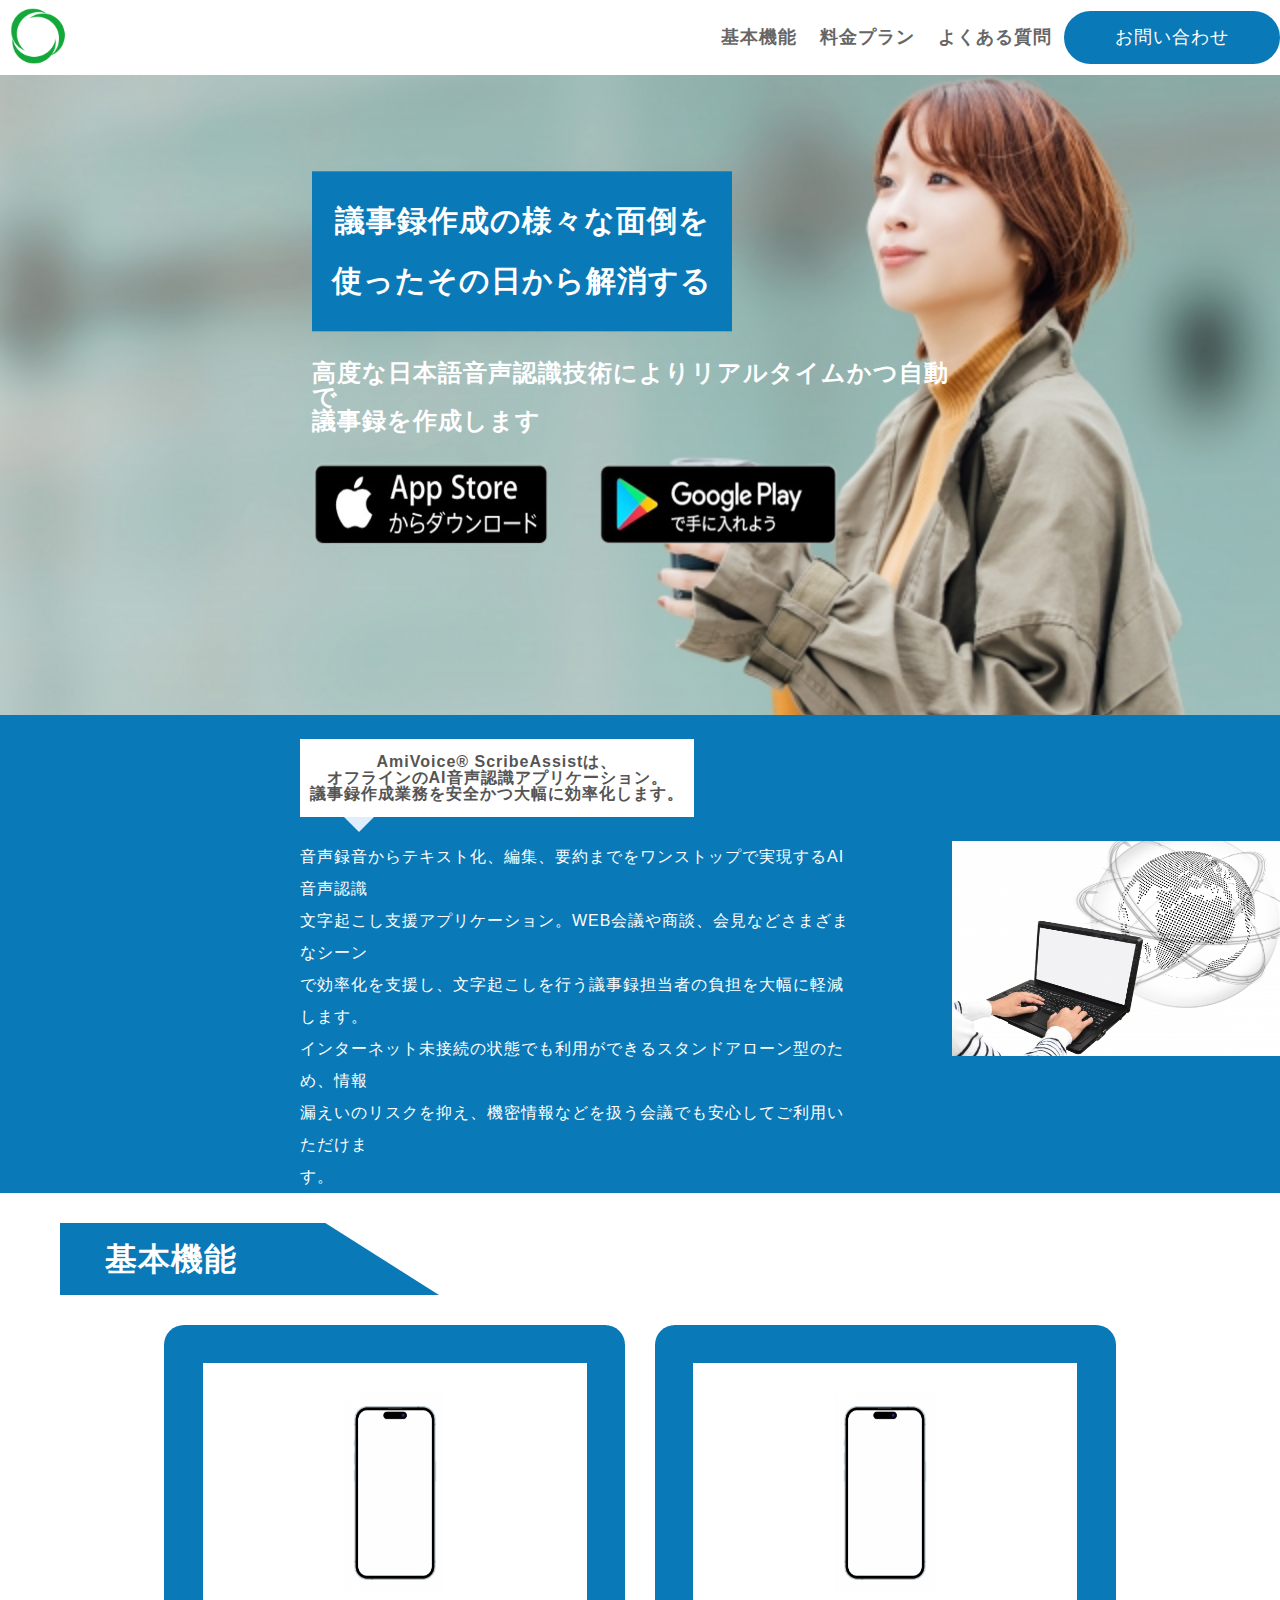
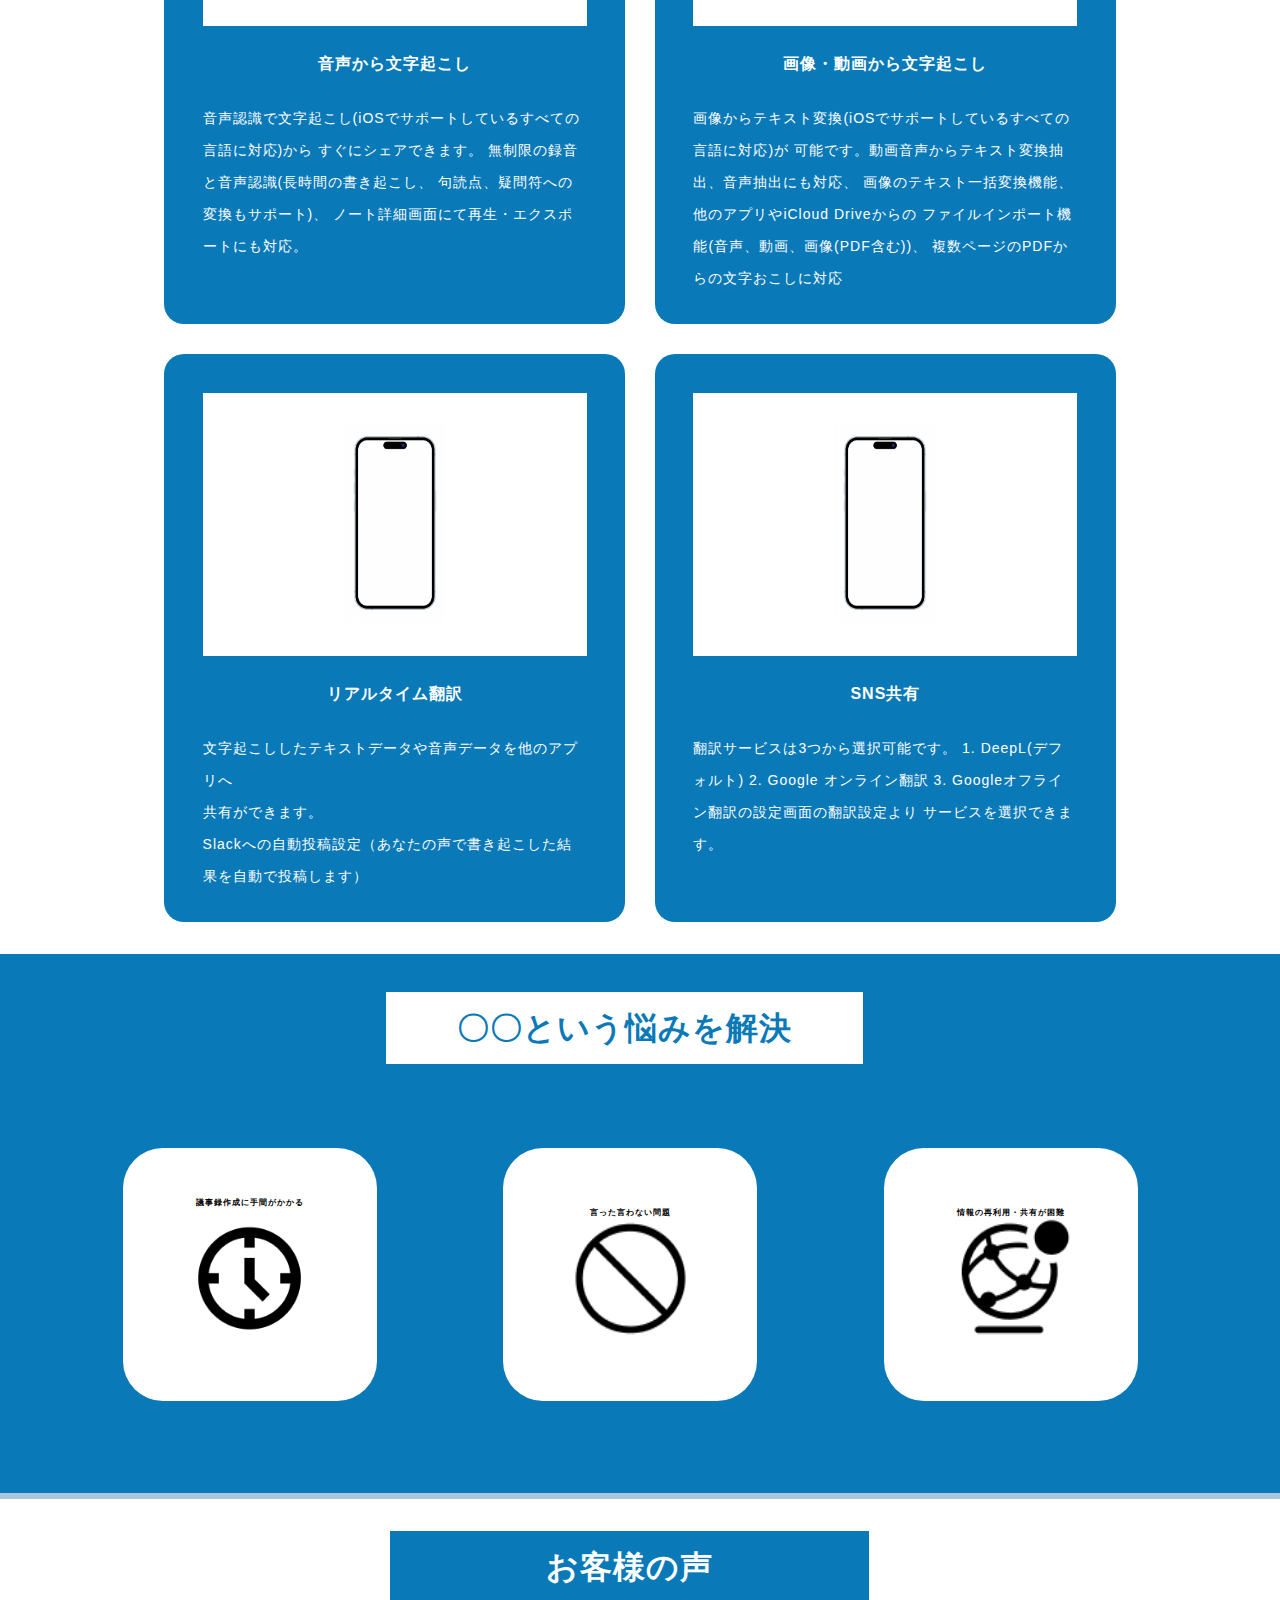
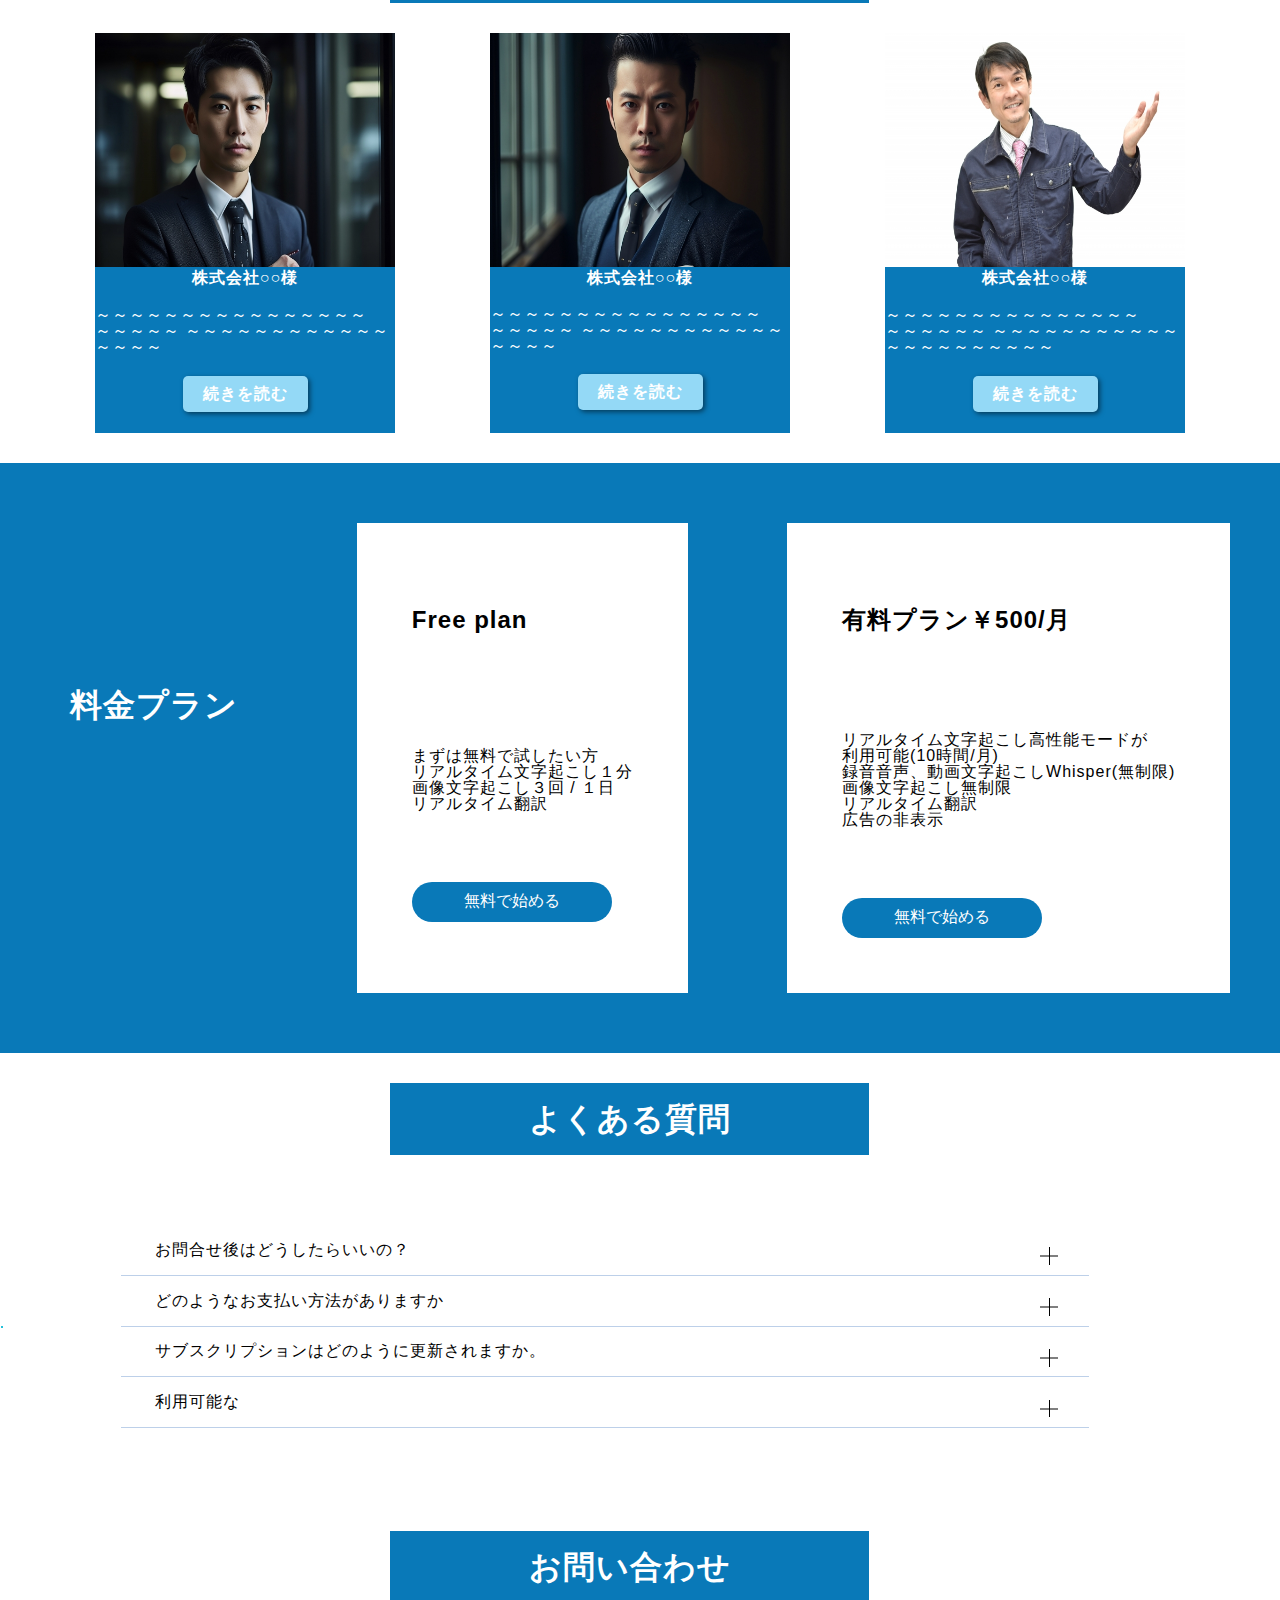
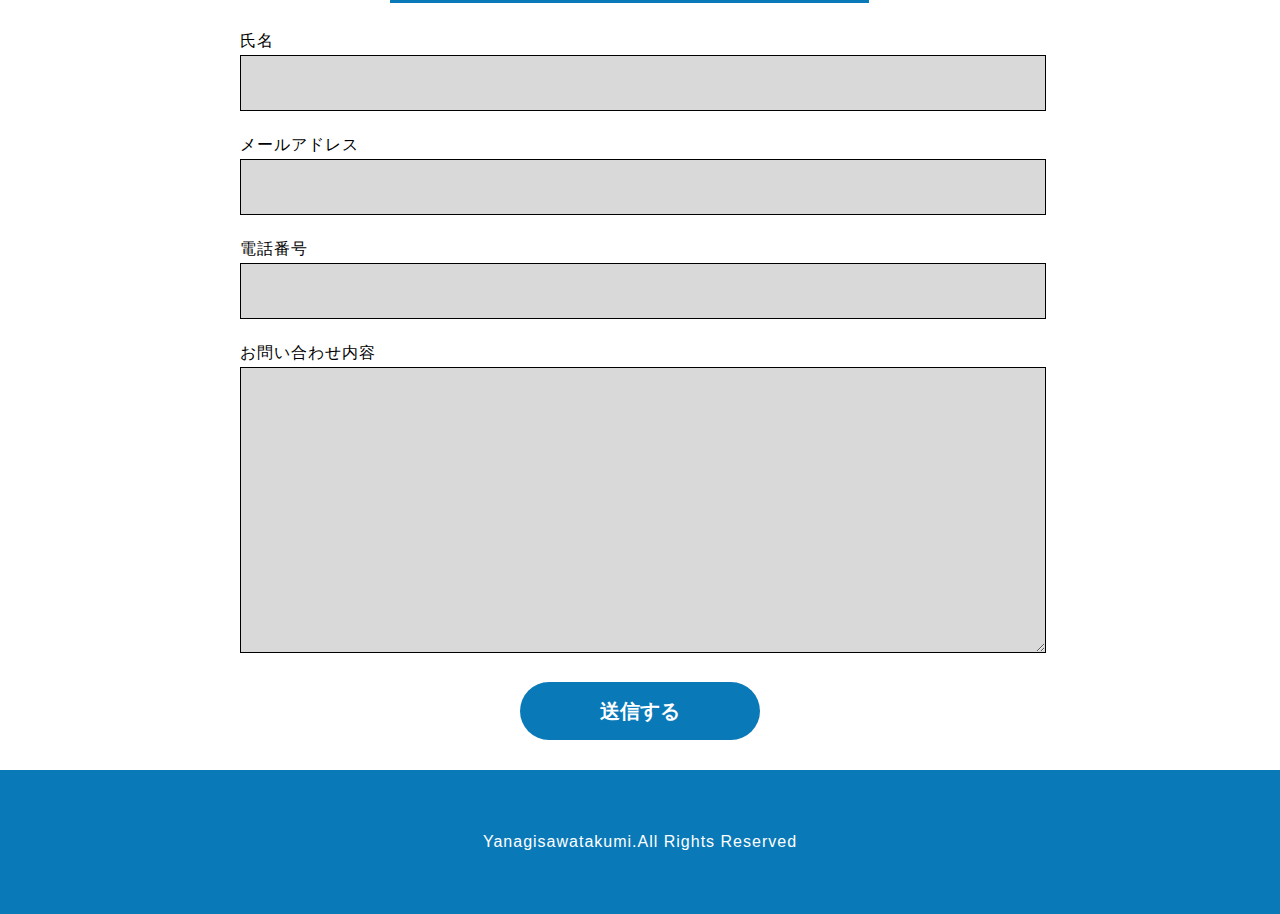
==== index.html @ 44146b6d "third origin" ====
<!DOCTYPE html>
<html lang="en">

<head>
  <meta charset="UTF-8">
  <meta http-equiv="X-UA-Compatible" content="IE=edge">
  <meta name="viewport" content="width=device-width, initial-scale=1.0">
  <title>Document</title>
  <link rel="stylesheet" type="text/css" href="css/page.css">
  <link rel="stylesheet" type="text/css" href="css/reset.css">
</head>

<body>
  <header class="header" id="header">
    <div class="header-wrap">
      <div class="header__logo">
        <p class="image">
  
          <img src="img/logo_05.png" alt="ロゴ画像">
        </p>
      </div>
      <nav class="header-wrap__nav">
        <ul class="header-wrap__nav__list">
          <li class="header-wrap__nav__list__item">
            <a href="#title-fun">基本機能</a>
          </li>
          <li class="header-wrap__nav__list__item">
            <a href="#title-fee">料金プラン</a>
          </li>
          <li class="header-wrap__nav__list__item">
            <a href="#p-content__title">よくある質問</a>
          </li>
          <li class="header-wrapper__nav__list__item __contact">
          <a href="#contact">お問い合わせ</a>
        </ul>
      </nav>
    </div>
    <div class="drawer"></div>
  </header>

  
  <main>
    <section class="top" id="top">
      <div class="top-wrapper inner">
        <div class="top-wrapper__all">
          <div class="top-wrapper__all__left">
            <div class="title-wrap">
              <h1 class="ttl__1">
                <p>議事録作成の様々な面倒を<br>使ったその日から解消する</p>
            </div>
            <div class="explain-title">
              <h2>高度な日本語音声認識技術によりリアルタイムかつ自動で<br>議事録を作成します</h2>
            </div>
            </h1>
            <div class="top-wrapper__all__left__dw">
              <div class="top-wrapper__all__left__dw__one">
                <div class="box-link">
                  <a href="https://www.apple.com/jp/app-store/">
                    <img src="img/apple.png" alt="App Store">
                  </a>
                </div>


              </div>
              <div class="top-wrapper__all__left__dw__two">
                <div class="box-link">
                  <a href="https://play.google.com/store/apps?hl=ja&gl=US/">
                    <img src="img/google.png" alt="Google Store"> </a>
                </div>


              </div>
            </div>
          </div>
        </div>
      </div>






    </section>

    <section class="characte" id="characte">

      <div class="wrap-balloon">
        <div class="balloon1">
          <p>AmiVoice® ScribeAssistは、<br>
            オフラインのAI音声認識アプリケーション。<br>
            議事録作成業務を安全かつ大幅に効率化します。</p>
        </div>
        <div class="ball-title">

          <p>
            音声録音からテキスト化、編集、要約までをワンストップで実現するAI音声認識<br>文字起こし支援アプリケーション。WEB会議や商談、会見などさまざまなシーン<br>で効率化を支援し、文字起こしを行う議事録担当者の負担を大幅に軽減します。<br>インターネット未接続の状態でも利用ができるスタンドアローン型のため、情報<br>漏えいのリスクを抑え、機密情報などを扱う会議でも安心してご利用いただけま<br>す。
          </p>

          <img src="img/25961645_s.jpg">
        </div>
      </div>

      </div>
    </section>


    </section>

    <section class="example">

      <div id="title-fun">
        <h1 id="information">基本機能</h1>
      </div>


      <div class="wrap-example">
        <div class="wrap-first2">
          <div class="left-block">
            <div class="img-gy">
              <img src="img/25068654_s.jpg"></div>
            <div class="title-part">
              <h1>音声から文字起こし</h1>
            </div>
            <div class="cha-ex">
              <p>音声認識で文字起こし(iOSでサポートしているすべての言語に対応)から
                すぐにシェアできます。
                無制限の録音と音声認識(長時間の書き起こし、
                句読点、疑問符への変換もサポート)、
                ノート詳細画面にて再生・エクスポートにも対応。</p>
            </div>


          </div>

          <div class="right-block">
            <div class="img-gy">
              <img src="img/25068654_s.jpg"></div>
            <div class="title-part">
              <h1>画像・動画から文字起こし</h1>
            </div>
            <div class="cha-ex">
              <p>画像からテキスト変換(iOSでサポートしているすべての言語に対応)が
                可能です。動画音声からテキスト変換抽出、音声抽出にも対応、
                画像のテキスト一括変換機能、他のアプリやiCloud Driveからの
                ファイルインポート機能(音声、動画、画像(PDF含む))、
                複数ページのPDFからの文字おこしに対応</p>
            </div>



          </div>

        </div>

        <div class="wrap-below">

          <div class="block-no3">
            <div class="img-gy">
              <img src="img/25068654_s.jpg"></div>
            <div class="title-part">
              <h1>リアルタイム翻訳</h1>
            </div>
            <div class="cha-ex">
              <p>文字起こししたテキストデータや音声データを他のアプリへ<br>
                共有ができます。<br>
                Slackへの自動投稿設定（あなたの声で書き起こした結果を自動で投稿します）</p>
            </div>
          </div>

          <div class="block-no4">
            <div class="img-gy">
              <img src="img/25068654_s.jpg"></div>
            <div class="title-part">
              <h1>SNS共有</h1>
            </div>
            <div class="cha-ex">
              <p>翻訳サービスは3つから選択可能です。
                1. DeepL(デフォルト)
                2. Google オンライン翻訳
                3. Googleオフライン翻訳の設定画面の翻訳設定より
                サービスを選択できます。</p>
            </div>
          </div>
        </div>
      </div>


    </section>



    <section class="solu-wrap">
      <div class="sol-wrap">





        <div class="sol-title">
          <h1>〇〇という悩みを解決</h1>
        </div>

        <div class="box-wrap">
          <div class="box-1">
            <h1>議事録作成に手間がかかる</h1>

            <img src="img/material-symbols_nest-clock-farsight-analog-outline (1).png">
          </div>

          <div class="box-2">
            <h1>言った言わない問題</h1>

            <img src="img/clarity_cancel-line.png">

          </div>


          <div class="box-3">
            <h1>情報の再利用・共有が困難</h1>

            <img src="img/clarity_network-globe-outline-badged.png">
          </div>
        </div>
      </div>

    </section>

    <section class="voice-customer" id="voice-customer">
      <div class="title-voice">
        <h1>お客様の声</h1>
      </div>
      <div class="voice-wrap">

        <div class="ddle-box">

          <div class="ex-leftbox">
            <img src="img/26434218_s (1).jpg">
            <h1>株式会社○○様</h1>
            <p>～～～～～～～～～～～～～～～～<br>～～～～～
              ～～～～～～～～～～～～～～～～</p>
            <h2> 続きを読む</h2>
          </div>
        </div>

        <div class="middle-box">
          <img src="img/26434206_s.jpg">
          <h1>株式会社○○様</h1>
          <p>～～～～～～～～～～～～～～～～<br>～～～～～
            ～～～～～～～～～～～～～～～～</p>
          <h2> 続きを読む</h2>

        </div>

        <div class="left-box">
          <div class="ex-leftbox">
            <img src="img/26421102_s.jpg">
            <h1>株式会社○○様</h1>
            <p>～～～～～～～～～～～～～～～<br>～～～～～～
              ～～～～～～～～～～～～～～～～～～～～～</p>

            <h2> 続きを読む</h2>

          </div>






        </div>





    </section>

    <section class="fee-list" id="fee-list">

      <div class="list-wrap">
        <div id="title-fee">
          <h1 id="#introduce">料金プラン</h1>

        </div>
        <div class="box-fee">
          <div class="title-bf">
            <h1>Free plan</h1>
          </div>
          <div class="bf-p">
            <p>まずは無料で試したい方<br>
              リアルタイム文字起こし１分<br>
              画像文字起こし３回 / １日<br>
              リアルタイム翻訳</p>
          </div>


          <button class="btn-contact">無料で始める</button>


        </div>

        <div class="pay-box">
          <div class="pay-title">
            <h1>有料プラン￥500/月</h1>
          </div>
          <div class="paragrah-p">
            <p>リアルタイム文字起こし高性能モードが<br>利用可能(10時間/月)<br>
              録音音声、動画文字起こしWhisper(無制限)<br>
              画像文字起こし無制限<br>
              リアルタイム翻訳<br>
              広告の非表示</p>
          </div>
          <button class="btn-contact">無料で始める</button>

        </div>

      </div>





      </div>

    </section>

    <div class="l-inner">
      <h2 class="p-content__title"><span class="p-content__title-main">よくある質問</span></h2>



      </dl>
      <div class="p-faq__item">
        <ul class="faq-wrap__body__list">
          <li class="faq-wrap__body__list__item">
            <input type="checkbox" id="toggle1" class="faq-wrap__body__list__item__tog">
            <label class="faq-wrap__body__list__item__ttl" for="toggle1">お問合せ後はどうしたらいいの？</label>
            <div class="faq-wrap__body__list__item__con">
              <p>ddd</p>
            </div>
          </li>
          <li class="faq-wrap__body__list__item">
            <input type="checkbox" id="toggle2" class="faq-wrap__body__list__item__tog">
            <label class="faq-wrap__body__list__item__ttl" for="toggle2">どのようなお支払い方法がありますか</label>
            <div class="faq-wrap__body__list__item__con">
              <p>ddd</p>
            </div>
          </li>
          <li class="faq-wrap__body__list__item">
            <input type="checkbox" id="toggle3" class="faq-wrap__body__list__item__tog">
            <label class="faq-wrap__body__list__item__ttl" for="toggle3">サブスクリプションはどのように更新されますか。</label>
            <div class="faq-wrap__body__list__item__con">
              <p>dddd</p>
            </div>
          </li>

          </li>
          <li class="faq-wrap__body__list__item">
            <input type="checkbox" id="toggle4" class="faq-wrap__body__list__item__tog">
            <label class="faq-wrap__body__list__item__ttl" for="toggle4">利用可能な</label>
            <div class="faq-wrap__body__list__item__con">
              <p>ddd</p>
            </div>
          </li>
        </ul>
      </div>

    </div>


    <section class="contact" id="contact">
      <div class="contact-wrap __inner">
        <div class="contact-wrap__ttl">
          <h2 class="s-ttl__3">
            <h2 class="p-content__title"><span class="p-content__title-main">お問い合わせ</span></h2>

          </h2>
        </div>
        <div class="contact-wrap__con">
          <form class="contact-wrap__con__form" method="post">
            <div class="contact-wrap__con__form__item">
              <label for="name">氏名</label>
              <input type="text" id="name" name="user_name">
            </div>
            <div class="contact-wrap__con__form__item">
              <label for="mail">メールアドレス</label> <!-- 変更 -->
              <input type="email" id="mail" name="user_mail"> <!-- 変更 -->
              <div class="contact-wrap__con__form__item">
                <label for="tel">電話番号</label> <!-- 変更 -->
                <input type="tel" id="tel" name="user_tel"> <!-- 変更 -->
              </div>
            </div>
          </form>
          <div class="contact-wrap__con__form__item">
            <label for="msg">お問い合わせ内容</label>
            <textarea id="msg" name="user_message"></textarea>
          </div>
          <div class="contact-wrap__con__form__btn">
            <button type="submit">送信する</button>
          </div>
        </div>
      </div>
    </section>








  </main>
  <footer class="footer" id="footer">
    <div class="footer-wrap">
      <p>Yanagisawatakumi.All Rights Reserved</p>

    </div>
  </footer>
  <script src="https://cdnjs.cloudflare.com/ajax/libs/jquery/3.4.1/jquery.min.js"></script>
  <script type="text/javascript" src="js/common.js"></script>

</body>


</html>
---- css/page.css ----
@charset "UTF-8";

html {
  font-size: 100%;
}

body {
  line-height: 1.8;
  letter-spacing: 1px;
  word-break: break-all;
  background-color: #fff;
  color: #000;
    font-family: 'Noto Sans JP', sans-serif;

}



a { 
  text-decoration: none; 
  color: #666; 
} 

li { 
  list-style: none; 
}


.ttl__1 p {
  font-size: 7.25vw;
}

.ttl__1 small {
  font-size: 4vw;
}

header .drawer {
  visibility: visible;
  width: 24px;
  position: absolute;
  top: 15px;
  right: 15px;
  border-top: solid 4px #aaaaaa;
  cursor: pointer;
  z-index: 100;
}

header .drawer::before,
header .drawer::after {
  content: "";
  display: block;
  width: 24px;
  background: #aaaaaa;
  height: 4px;
  position: absolute;
  top: 0;
  right: 0;
  transition: all 0.5s;
}

header .drawer::before {
  top: 6px;
}

header .drawer::after {
  top: 15px;
}

header .header-wrapper__nav {
  position: fixed;
  display: none;
  width: 100%;
  height: 100%;
  top: 0;
  left: 0;
  z-index: 50;
  background: #fff;
}

header .header-wrapper__nav__list {
  display: block;
  position: absolute;
  top: 50%;
  left: 50%;
  transform: translateY(-50%) translateX(-50%);
}

header .header-wrapper__nav__list__item {
 
}

header .header-wrapper__nav__list__item a{
  line-height: 3;
  font-size: 1.1rem;
}

header .header-wrapper__nav__list__item.__contact {
  width: 13.5rem;
  border-radius: 50px;
}





.header__logo {
  width: 15rem;
}

.header__logo img {
  width: 30%;
}

.top-wrapper.inner {
    aspect-ratio: 2 / 1;
    display: table;
  width: 100%;

  }

  

  .top {
  background-image: url("../img/25858446_s.jpg");
  background-size: cover;
  background-position: 50%;
  position: relative;
  z-index: 0;
}

.top::after {
  position: absolute;
  content: "";
  width: 100%;
  height: 100%;
  top: 0;
  z-index: -1;
    
}

.top-wrapper__all__left__dw {
  display: flex;
  justify-content: center;
  align-items: center;
  margin: 7.5% 0;
  position:relative;
  
}




.top-wrapper__all__left__dw__one img {
  margin-right: 50px;
 width: 238px;
    height: 84px;
        margin-bottom:50px


}

.title-wrap{
  display: table;
  width: 100%;
}

.ttl__1{
  display: table-cell;
  vertical-align: middle;
}




.top-wrapper__all__left__dw__two {
  width: 80%;
  margin: 0 auto;
  max-width: 500px;
  margin-right: 80px;
}

.top-wrapper__all__left__dw__two img {
  margin-right: 50px;
width: 238px;
    height: 84px;
    margin-bottom:50px
}
  

.title-fun{
  text-align: center;
}

#contact{
  color: #ffffff;
}

.wrap-first2{
  display: flex;
  justify-content: center;
  margin-bottom: 30px;
  margin-top: 30px;

}

.wrap-first2>img{
  width: 60px;
  height: 20px;
}

.left-block{
  margin-right: 30px;
}

.block-no3{
  margin-right: 30px;
}


.wrap-below{
  display: flex;
    justify-content: center;

}

.wrap-below>img{
  width: 60px;
  height: 20px;
}

.header-wrap__nav {
  width: 45%;
}

.header-wrap {
  display: flex;
  justify-content: space-between;
  align-items: center;
}

.header-wrapper__logo img {
  width: 100%;
  height: 100%;
}




.header-inner {
  display: flex;
  justify-content: space-between;
  align-items: center;
  margin: 1%;
}

.header-wrapper__nav {
  width: 70%;
}
.header-wrap__nav__list {
  display: flex;
  justify-content: flex-end;
  align-items: center;
}

.header-wrap__nav__list__item {
  text-align: center;
  font-size: 1.1rem;
  font-weight: bold;
  margin: 0 2%;
}

.header-wrap__nav__list__item:hover {
  opacity: 0.5;
}

#title-fun{
  background-color: #0979b8;
  color: #ffffff;
  padding: 20px;
    clip-path: polygon(0 0, 70% 0, 100% 100%, 0 100%);
    width: 339px;
   margin-left: 60px;
   margin-top: 30px;
}

#information{
  font-size: 2.0rem;
  margin-left: 25px
}

.sol-wrap{
  background-color: #0979b8;
}

.sol-title{
  background-color: #ffffff;
  color: #0979b8;
  padding: 20px;
  font-size: 2.0rem;
 margin-left: 370px;
    margin-right: 401px;
    margin-top: 30px;

}

.box-wrap{
  display: flex;
  justify-content: space-evenly;
}

.voice-wrap{
  display: flex;
justify-content: space-evenly;
  margin-top: 30px;
  margin-bottom: 30px;
}

.title-voice{
  text-align: center;
  background-color: #0979b8;
font-size: 2.0rem;
margin-top: 30px;
    color: #fff;
    padding: 20px;
    margin-left: 390px;
    margin-right: 411px;
    margin-top: 30px

}




.sol-title>h1{
  text-align: center;

}

.box-1 {
  display: flex;
  flex-direction: column;
  align-items: center;
  justify-content: center;
  height: 253px;
    width: 114px 
}

.box-1 img {
  margin: 10px;
}




.box-1 h1 {
    text-align: center;
}

.box-1{
  padding-left: 70px;
    padding-right: 70px;
    margin-top: 84px;
    margin-bottom: 84px;
    margin-right: 20px;
    border-radius: 40px
}


  



.box-1 img{
  height: 123px;
  width: 123px;
}

.box-1>h1{
  color:#000;
  font-size:8px
}

.box-1, .box-2, .box-3 {
  background-color: #ffffff; /* 背景色を白色に設定 */
}
.box-2>h1{
  color:#000;
    font-size:8px

}

.box-3>h1{
  color:#000;
    font-size:8px;

}

.box-2 img {
    height: 123px;
    width: 123px;
}

.box-3 img {
    height: 123px;
    width: 123px;
}


.box-2{
 padding-left: 70px;
    padding-right: 70px;
    margin-top: 84px;
    margin-bottom: 84px;
      border-radius: 40px;
          margin-right:20px;


}

.box-2 {
    display: flex;
    flex-direction: column;
    align-items: center;
    justify-content: center;
    height: 253px;
    width: 114px;
}

.box-3 {
    display: flex;
    flex-direction: column;
    align-items: center;
    justify-content: center;
    height: 253px;
    width: 114px;
}



.box-3{
  padding-left: 70px;
    padding-right: 70px;
    margin-top: 84px;
    margin-bottom: 84px;
    margin-right:20px;
      border-radius: 40px;

}
.ex-leftbox img{
  width: 300px;
  height: 234px


}

.middle-box img{
  width: 300px;
  height: 234px

}

.middle-box p{
  padding-bottom: 20px;
  padding-top: 20px;
  color: white;
  text-align: left;

}

.fee-list{
  background-color: #0979b8;
}

.list-wrap{
  display: flex;
  justify-content: space-around;
  padding-top: 60px;
  padding-bottom: 60px;
}

.title-bf{
  padding-top: 30px;
  padding-bottom: 30px;
font-size: 24px;
}

.bf-p{
   padding-top: 70px;
  padding-bottom: 70px;

}

.bf-p>p{
  margin-top: 16px;
}





#title-fee{
  padding: 20px;
  color: white;
  padding-top: 166px;
  font-size: 2.0rem;


}

.box-fee{
  background-color: white;
  padding: 55px;
  margin: 0px;
   
  
}

.btn-contact {
  display: block;
  width: 200px;
  height: 40px; 
  background-color: #0979b8;
  color: white;
  border: none;
  border-radius: 40px;
  cursor: pointer;
  font-size: 1em; 
}

.btn-contact:hover {
  background-color: #0979b8; 
}


.pay-box{

 
  background-color: white;
  padding:55px

}

.pay-title{
  padding-top: 30px;
  padding-bottom: 30px;
  font-size: 24px;

}

.paragrah-p{
   padding-top: 70px;
  padding-bottom: 70px;

}





.__contact {
  width: 28%;
  background-color: #0979b8;
  border-radius: 25px;
  line-height: 3;
}

.__contact a {
  display: block;
  width: 100%;
  height: 100%;
  color: #ffffff;
  text-align: center;
}

header .drawer {
  visibility: hidden;
}



.top-wrapper__all {
  display: flex;
  justify-content: space-evenly;
  align-items: center;
 position: absolute;
  top: 50%;
  left: 50%;
  transform: translateY(-50%) translateX(-50%);
 
}

.ttl__1{
  margin-left: 30px;
  font-size: 35px;
  font-weight: bold;
color: #ffffff;

}

.ttl__1 p {
  display: inline-block;
  text-align: center;
  color: #ffffff;
  line-height: 2;
  font-size: 30px;
    background-color: #0979b8;
  padding: 20px;
margin-top: 30px;


}



.explain-title>h2{
  font-family: 'Noto Sans JP', sans-serif;
margin-top: 30px;
margin-bottom: -20px;
font-size: 24px;
color: #ffffff;

}


.inner {
width: 90%;
margin: 0 auto;
}



.sol-wrap{
  margin-top: 30px;
    background-color: #0979b8;
    color: #fff;
    padding: 0.5em 1em;
    margin: 2em 0;
    border-bottom: solid 6px #aac5de;

}

.img-gy{
  background-color: #ffffff;
  padding-bottom: 30px;
  padding-top: 30px;
}

.title-part{
padding-top: 30px;
padding-bottom: 30px;
color: #ffffff;
}

.cha-ex{
  padding-bottom: 30px;
  color: #ffffff;
}





.ddle-box {
    display: flex;
    justify-content: space-between;
}

.left-box h2 {
  display: inline-block;
  padding: 10px 20px;
  background-color: #94D9F6; 
  color: #ffffff; 
  text-decoration: none;
  border-radius: 5px;
  box-shadow: 2px 2px 5px rgba(0, 0, 0, 0.5); 
  cursor: pointer;
  transition: background-color 0.3s ease; 
  margin-bottom: 20px;
}

.left-box{
  background-color: #0979b8;
  text-align: center;
}
.ex-leftbox
{
    text-align: center;
width: 300px;
  background-color: #0979b8;
}

.ex-leftbox p {
    padding-bottom: 21px;
    text-align: left;
    padding-top: 21px;
    color: white;
}



.middle-box{
  text-align: center;
  width: 300px;
  height: 400px;
}

.ddle-box h2{
  text-align: center;
  
}


.middle-box{
  background-color: #0979b8;
}
.left-box h2:hover {
  background-color: #1e72a6; 
}

.middle-box h2 {
  display: inline-block;
  padding: 10px 20px;
  background-color: #94D9F6;
  color: #ffffff; 
  text-decoration: none;
  border-radius: 5px;
  box-shadow: 2px 2px 5px rgba(0, 0, 0, 0.5); 
  cursor: pointer;
  transition: background-color 0.3s ease; 
}

.middle-box h2:hover {
  background-color: #1e72a6; 
}

.ddle-box h2 {
  display: inline-block;
  padding: 10px 20px;
  background-color: #94D9F6; 
  color: #ffffff; 
  text-decoration: none;
  border-radius: 5px;
  box-shadow: 2px 2px 5px rgba(0, 0, 0, 0.5); 
  cursor: pointer;
  transition: background-color 0.3s ease; 
}

.ddle-box h2:hover {
  background-color: #1e72a6; 
}

.ex-leftbox>h1 {
  color: #ffffff;
}

.ddle-box h1 p{
  color: #ffffff;
}

.middle-box>h1 {
  color: #ffffff;
}

.left-block {
    border-radius: 20px;
    padding: 3% 3% 0 3%;
    background-color: #0979b8;
    width: 30%;
    text-align: center;
}

.cha-ex>p{
  text-align: left;
  font-size: 14px;
  line-height: 32px;
}

.right-block{
  border-radius: 20px;
    padding: 3% 3% 0 3%;
    background-color: #0979b8;
    width: 30%;
text-align: center;
}

.block-no3{
  border-radius: 20px;
    padding: 3% 3% 0 3%;
    background-color: #0979b8;
    width: 30%;
    text-align: center;
}

.block-no4{
  border-radius: 20px;
    padding: 3% 3% 0 3%;
    background-color: #0979b8;
    width: 30%;
    text-align: center;

}

.characte{
  background-color: #0979b8;
}
.ball-title{
  display: flex;
  line-height: 2.0;
  margin-left: 300px;
  color: #ffffff;
}



.balloon1 {
  position: relative;
  display: inline-block;
  margin: 1.5em 0;
  padding: 15px 10px;
  min-width: 120px;
  max-width: 100%;
  color: #555;
  font-size: 16px;
  background: #ffffff;
  margin-left: 300px;
}

.balloon1:before {
  content: "";
  position: absolute;
  top: 100%;
  left: 50%;
  margin-left: -153px;
  border: 15px solid transparent;
  border-top: 15px solid #e0edff;
}

.balloon1 p {
  margin: 0;
  padding: 0;
  text-align: center;
     font-family: 'Noto Sans JP', sans-serif;
  font-weight: bold;

}

.ball-title>img{
  width:367px;
    height: 215px; 

}

.ball-title img{
    display: table-cell;
    margin-left:100px;
  vertical-align: middle;
  margin-bottom: 20px;

}



.img-gy img {
  width: 100px; 
  height: 200px; 
}


.btn--orange,
a.btn--orange {
  color: #fff;
  background-color: #eb6100;
}
.btn--orange:hover,
a.btn--orange:hover {
  color: #fff;
  background: #f56500;
}

a.btn--radius {
   border-radius: 100vh;
}



.p-content__title-main {
    font-size: 2.0rem;
    margin-top: 30px;
    color: #ffffff;
}

.p-content__title{
  text-align: center;
  margin-left: 30px;
  background-color: #0979b8;
    margin-right: 30px;
    padding: 20px;
     margin-top: 30px;
  margin-bottom: 30px;
  margin-left: 332px;
    margin-right: 341px;
    margin-left: 390px;
    margin-right: 411px
}

.p-content__title-main{
  margin-top: 30px;
  color: #ffffff;
}

h2.p-content__title {
    color: white;
}

.p-faq__item {
    padding: 40px 70px 40px 0;
}

.p-faq__item {
    position: relative;
}

.p-faq__item:before, .p-faq__item:after {
    content: "";
    position: absolute;
    top: 50%;
    display: block;
    color: #23c0d9;
    border: 1px solid;
    transform: translate(50%, -50%);
}

.faq-wrap__body__list__item__ttl::after, .faq-wrap__body__list__item__ttl::before {
    content: "";
    position: absolute;
    right: 0.35rem;
    top: 0.35rem;
    width: 0.5px;
    height: 17.5px;
    background-color: #000;
    transition: all 0.3s;
}


.contact {
  background-color: #fff;
}

.contact-wrap__con {
  width: 62.5%;
  margin: 0 auto;
}

.contact-wrap__con__form__item {
  margin: 3.25% 0;
}

.contact-wrap__con__form__item label {
  display: block;
  color: #000;
  padding-bottom: 0.75%;
}

.contact-wrap__con__form__item input {
  width: 100%;
  height: 3.25rem;
  background-color: #D9D9D9;
}

.contact-wrap__con__form__item textarea {
  width: 100%;
  height: 17.5rem;
 background-color: #D9D9D9; 
         border: 1px solid #000;

}

input{
  border: 1px solid black;
}
.contact-wrap__con__form__btn {
  width: 30%;
  margin: 0 auto;
  
}

.contact-wrap__con__form__btn button {
  width: 100%;
  cursor: pointer;
  font-size: 1.25rem;
  font-weight: bold;
  color: #fff;
  border: unset;
  background-color: #0979b8;
  line-height: 2.8;
  margin-bottom: 30px;
  border-radius: 40px;
      

}
.contact-wrap__con__form__btn:hover{
    color: #000; 
    background-color: #c9c9c9; 
    text-decoration: none;   
}
.service-wrap {
  width: 100%;
  background-image: url("../img/service-bg.png");
  background-size: cover;
  background-position: 50%;
  position: relative;
}

.s-ttl__3 {
  font-size: 2.5rem;
  line-height: 1.5;
  position: relative;
  color: #000;
  text-align: center;
  z-index: 1;
  margin-top: 30px;
}

.faq-wrap__body__list__item{
        border-bottom: 1px solid #bdd0e9;

}

.s-ttl__3::after {
  content: "";
  display: block;
  margin: 0 auto;
  width: 80px;
  height: 3px;
  background-color: #fff;
}

.s-ttl__3 span {
  display: block;
  font-size: 2rem;
}

#contact{
    font-size: 1rem;

}

.service-wrap__con {
  display: flex;
  justify-content: center;
  align-items: center;
  margin-top: 3.25%;
}

.service-wrap__con__block {
  aspect-ratio: 3 / 2;
  width: 32.5%;
  z-index: 1;
}

.service-wrap__con__block:nth-of-type(1) {
  margin-right: 5%;
}

.service-wrap__con__block__top {
  background-size: cover;
  background-position: 50%;
  position: relative;
  height: 100%;
}

.service-wrap__con__block__top.__block__img1 {
  background-image: url("../img/service-img__1.png");
}

.service-wrap__con__block__top.__block__img2 {
  background-image: url("../img/service-img__2.png");
}

.service-wrap__con__block__top span {
  position: absolute;
  bottom: 0;
  left: 0;
  background-color: #76a8fe;
  color: #fff;
  padding: 1% 2.5%;
  font-weight: bold;
}
.service-wrap__con__block__txt {
  background-color: #000;
  color: #fff;
  padding: 2.5%;
  line-height: 1.5;
  font-size: 0.85rem;
}

dl.p-faq__item.js-accordion {
    margin-left: 200px;
    margin-right: 200px;
}

.service-wrap::after {
  content: "";
  background-color: rgba(5, 93, 175, 0.3);
  position: absolute;
  left: 0;
  right: 0;
  top: 0;
  bottom: 0;
}

.faq-wrap__body {
  display: flex;
  justify-content: space-between;
  margin-top: 3.5%;
}
.faq-wrap__body__list {
  width: 80%;
  margin: 0 auto;

}

.faq-wrap__body__list__item {
  position: relative;
  background-color: #fff;
  padding: 1.75% 3.5%;
  list-style: none;
}

.faq-wrap__body__list__item__tog {
  display: none;
}

.faq-wrap__body__list__item__tog:checked
+ .faq-wrap__body__list__item__ttl
+ .faq-wrap__body__list__item__con {
  max-height: 500px;
  transition: all 1.5s;
}

.faq-wrap__body__list__item__tog:checked
+ .faq-wrap__body__list__item__ttl::before {
  transform: rotate(90deg);
}

.faq-wrap__body__list__item__ttl,
.faq-wrap__body__list__item__con {
  transform: translate(0);
  transition: all 0.3s;
}

.faq-wrap__body__list__item__ttl {
  display: block;
  font-weight: 500;
}

.faq-wrap__body__list__item__ttl::after,
.faq-wrap__body__list__item__ttl::before {
  content: "";
  position: absolute;
  right: 0.35rem;
  top: 0.35rem;
  width: 0.5px;
  height: 17.5px;
  background-color: #000;
  transition: all 0.3s;
}

.faq-wrap__body__list__item__ttl::after {
  transform: rotate(90deg);
}

.faq-wrap__body__list__item__con {
  max-height: 0;
  overflow: hidden;
}

.faq-wrap__body__list__item__con p {
  padding: 1% 0 1%;
  font-weight: 500;
}


.faq-wrap__body__list__item__ttl::before {
    content: "";
    position: absolute;
    right: 0.35rem;
    top: 0.35rem;
    width: 0.5px;
    height: 17.5px;
    background-color: #000;
    transition: all 0.3s;
}


.works {
  background-color: #ffffff;
}

.works-wrap__con {
  display: flex;
  justify-content: space-between;
  align-items: center;
  margin-top: 3.25%;
}

.works-wrap__con__block {
  aspect-ratio: 3 / 2;
  width: 31.25%;
  height: 100%;
  background-image: url("../img/works-img.png");
  background-size: cover;
  background-position: 50%;
  position: relative;
}

.works-wrap__con__block__head {
  position: absolute;
  top: 0;
  right: 0;
  background-color: #fff;
  padding: 1% 2.5%;
  font-weight: bold;
}







.footer-wrap {
  background-color: #0979b8;
  padding: 5% 0;
}

.footer-wrap p {
  text-align: center;
  color: #fff;
}


@media screen and (max-width: 1024px) {

  .header-wrap {
    display: flex;
    justify-content: space-between;
    align-items: center;
    margin-right: 100px;

  }

.header-wrap__nav__list{
  font-size: 11px;
}

.drawer {
  visibility: visible;
  width: 24px;
  position: absolute;
  top: 18px;
  right: 15px;
  border-top: solid 4px #aaaaaa;
  cursor: pointer;
  z-index: 100;
}

.bar {
  width: 24px;
  height: 3px;
  background-color: #aaaaaa;
  margin: 4px 0;
}

.menu {
  display: none;
  position: absolute;
  top: 50px;
  right: 15px;
  background-color: white;
  box-shadow: 0px 2px 5px rgba(0, 0, 0, 0.2);
  z-index: 99;
}

.menu ul {
  list-style: none;
  padding: 0;
  margin: 0;
}

.menu ul li {
  padding: 10px;
}

.menu ul li a {
  text-decoration: none;
  color: #333333;
  font-weight: bold;
}

/* メニューを表示するためのスタイル */
.drawer.clicked + .menu {
  display: block;
}






  .ttl__1 p {
    display: inline-block;
    text-align: center;
    color: #ffffff;
    line-height: 2;
    font-size: 20px;
    background-color: #0979b8;
    padding: 20px;
    margin-top: 30px}
  
    .top-wrapper__all__left__dw__one img {
    margin-right: 50px;
    width: 191px;
    /* height: 18px; */
    height: 59px;
    margin-bottom: 50px;
}

.top-wrapper__all__left__dw__two img {
   margin-right: 50px;
    width: 191px;
    height: 59px;
    margin-bottom: 50px;}

.ball-title {
    display: flex;
    line-height: 1.5;
    color: #ffffff;
    font-size: 11px;
    margin-left: 0px;
    margin: 30px;
}

.ball-title img {
    display: table-cell;
    vertical-align: middle;
    margin-bottom: 20px;
}


.explain-title>h2 {
    font-family: 'Noto Sans JP', sans-serif;
    margin-top: 30px;
    margin-bottom: -20px;
    font-size: 20px;
    color: #ffffff;
}

.wrap-balloon{
  width: 80%;
  margin: 0 auto;
  max-width: 500px;

}

.balloon1 {
    position: relative;
    display: inline-block;
    margin: 1.5em 0;
    padding: 15px 10px;
   
    color: #555;
    font-size: 16px;
    background: #ffffff;
    width: 80%;
  margin: 0 auto;
  max-width: 500px;
  margin-top: 20px;
}



.balloon1 p{
  width: 80%;
  margin: 0 auto;
  max-width: 500px;


}

.ball-title {
    display: flex;
    line-height: 1.5;
    color: #ffffff;
    font-size: 11px;
}

  .wrap-example{
     width: 80%;
    margin: 0 auto;

  max-width: 500px
  }

  .ball-title>img {
    width: 238px;
    height: 134px;
    margin-left: 20px;
}
#information {
    font-size: 20px;
    margin-left: 25px;
}
#title-fun {
    background-color: #0979b8;
    color: #ffffff;
    padding: 20px;
    clip-path: polygon(0 0, 70% 0, 100% 100%, 0 100%);
    width: 339px;
    margin-top: 30px;
}
.wrap-first2 {
    display: flex;
    margin-bottom: 30px;
    margin-top: 30px;
   position: relative;
   }



    .left-block {
   border-radius: 20px;
    padding: 3% 3% 0 3%;
    background-color: #0979b8;
    width: 50%;
    text-align: center;
    margin-top: 20px;
    margin-bottom: 20px

 }

.right-block {
    border-radius: 20px;
    padding: 3% 3% 0 3%;
    background-color: #0979b8;
    width: 50%;
    text-align: center;
    margin-top: 20px;
    margin-bottom: 20px;
}

 

.box-wrap {
    display: flex;
    justify-content: center;
     width: 25%;
  margin: 0 auto;
  max-width: 500px

}
.box-1 img {
    height: 87px;
    width: 88px;
}

.box-2 img {
    height: 87px;
    width: 88px;
}

.box-1 {
    padding-left: 45px;
    padding-right: 45px;
    margin-top: 82px;
    margin-bottom: 84px;
    border-radius: 40px;
    margin-right: 20px;
}


.box-2 {
    padding-left: 45px;
    padding-right: 45px;
    margin-top: 82px;
    margin-bottom: 84px;
    border-radius: 40px;
    margin-right: 20px;
}


.box-3 {
    padding-left: 45px;
    padding-right: 45px;
    margin-top: 82px;
    margin-bottom: 84px;
    border-radius: 40px;
    margin-right: 20px;
}




.box-3 img {
    height: 87px;
    width: 88px;
}

  


.wrap-below {
    display: flex;
    width: 100%;
}

.block-no3 {
    border-radius: 20px;
    padding: 3% 3% 0 3%;
    background-color: #0979b8;
    width: 50%;
    text-align: center;
    margin-top: 20px;
    margin-bottom: 20px;
}

.block-no4 {
    border-radius: 20px;
    padding: 3% 3% 0 3%;
    background-color: #0979b8;
    width: 50%;
    text-align: center;
    margin-top: 20px;
    margin-bottom: 20px;
}
 
.sol-title {
    background-color: #ffffff;
    color: #0979b8;
    padding: 20px;
    font-size: 2.0rem;
    margin-left: 215px;
    margin-right: 201px;
    margin-top: 30px;
}
.title-voice {
    text-align: center;
    background-color: #0979b8;
    font-size: 2.0rem;
    margin-top: 30px;
    color: #fff;
    padding: 20px;
    margin-left: 215px;
    margin-right: 201px;
    margin-top: 30px;
    margin-bottom: 30px;
}

.ex-leftbox {
    text-align: center;
    width: 182px;
    background-color: #0979b8;
}

.ex-leftbox img {
    width: 180px}

.left-box {
    width: 190px;
    margin-bottom: 30px;
}

 

.middle-box img {
    width: 178px;

  }

  .middle-box {
    text-align: center;
    width: 184px;
    height: 360px;
    margin-bottom: 30px;
    margin-left: 20px;
    margin-right: 20px;
}


.p-content__title {
  text-align: center;
    background-color: #0979b8;
    font-size: 2.0rem;
    margin-top: 30px;
    color: #fff;
    padding: 20px;
    margin-left: 215px;
    margin-right: 201px;
    margin-top: 30px;
}

#title-fee {
    padding: 20px;
    color: white;
    padding-top: 166px;
    font-size: 16px;
}

.paragrah-p {
    font-size: 11px;
}
.bf-p {
  font-size: 11px;}

.title-bf {
    padding-top: 30px;
    padding-bottom: 30px;
    font-size: 16px;
}

.voice-wrap {
    display: flex;
    margin-top: 30px;
    margin-bottom: 30px;
    width: 80%;
  margin: 0 auto;
  max-width: 288px;
}

.pay-box {
    background-color: white;
    padding: 23px;
}
.box-fee {
    background-color: white;
    padding: 19px;
    margin: 0px;
}




.pay-title {
    padding-top: 30px;
    padding-bottom: 30px;
    font-size: 16px;
}

.ex-leftbox{
  margin-bottom: 30px;
}


}


@media screen and (max-width: 768px) {
  body {
  line-height: 1.8;
  letter-spacing: 1px;
  word-break: break-all;
  background-color: #fff;
  color: #000;
  font-size: 10px;
   font-family: 'Noto Sans JP', sans-serif;
 


}

body.nav-open header .drawer {
  border-top: 0;
}

body.nav-open header .drawer::before {
  top: 9px;
  transform: rotate(-45deg);
}

body.nav-open header .drawer::after {
  top: 9px;
  transform: rotate(45deg);
}


  .__pc {
    display: inline-block;
  }

  .__tab {
    display: none;
  }

  .__sp {
    display: none;
}

.header-wrap__nav__list {
    display: none;
    

}

.header-wrap{
  margin:2%




}

.top-wrapper__all__left {
    margin-right: 0px; 
    margin-top: 82px;
}

.ttl__1 p {
    display: inline-block;
    text-align: center;
    color: #ffffff;
    line-height: 2;
    font-size: 20px;
    background-color: #0979b8;
    padding: 20px;
    margin-top: 30px;
}

.top::after {
  position: absolute;
  content: "";
  width: 100%;
  height: 100%;
  top: 0;
  z-index: -1;
  object-fit: cover;}

.image{
 width: 112px;
    height: 27px;
}

.__contact a {
  display: block;
  width: 100%;
  height: 100%;
  color: #ffffff;
  text-align: center;
}

.header-wrapper__nav {
  display: flex;
  justify-content: center;
  align-items: center;
}

header .drawer {
  visibility: visible;
  width: 24px;
  position: absolute;
  top: 15px;
  right: 15px;
  border-top: solid 4px #aaaaaa;
  cursor: pointer;
  z-index: 100;
}

header .drawer::before,
header .drawer::after {
  content: "";
  display: block;
  width: 24px;
  background: #aaaaaa;
  height: 4px;
  position: absolute;
  top: 0;
  right: 0;
  transition: all 0.5s;
}

header .drawer::before {
  top: 6px;
}

header .drawer::after {
  top: 15px;
}

header .header-wrapper__nav {
  position: fixed;
  display: none;
  width: 100%;
  height: 100%;
  top: 0;
  left: 0;
  z-index: 50;
  background: #fff;
}

header .header-wrapper__nav__list {
  display: block;
  position: absolute;
  top: 50%;
  left: 50%;
  transform: translateY(-50%) translateX(-50%);
}

header .header-wrapper__nav__list__item {
  margin: 5% auto;
}

header .header-wrapper__nav__list__item a{
  line-height: 3;
  font-size: 1.5rem;
}

header .header-wrapper__nav__list__item.__contact {
  width: 13.5rem;
  border-radius: 50px;
}

.ttl__1 p {
    display: inline-block;
    text-align: center;
    color: #ffffff;
    line-height: 2;
    font-size: 20px;
    background-color: #1c4387;
    padding: 20px;
    margin-top: 30px;
}

.explain-title>h2 {
    font-family: 'Noto Sans JP', sans-serif;
    margin-top: 30px;
    margin-bottom: -60px;
    font-size: 10px;
}

.top-wrapper__all {
    display: flex;
    justify-content: space-evenly;
    align-items: center;
    position: absolute;
    top: 50%;
    left: 50%;
    transform: translateY(-50%) translateX(-50%);
   

}

.top-wrapper__all__left {
  margin-right: 0px;
   width: 80%;
  margin: 0 auto;
  max-width: 500px;
}

.top-wrapper__all__left__dw__one img {
    margin-right: 50px;
    width: 115px;
    height:42px;
    margin-bottom: 33px;
    margin-top: 30px;
     margin-left: 73px;



}

.top-wrapper__all__left__dw__two img {
    margin-right: 100px;
    width: 115px;
    height: 42px;
    margin-bottom: 50px;
    margin-top: 45px;
    margin-left: 20px;
}

.ball-title {
 margin: initial;
  width: 80%;
  margin: 0 auto;
  max-width: 500px;
  color: #fff;
  font-size: 10px;
}

.ball-title p {
  color: white;
  margin-right: 20px;
}

#title-fee {
    padding: 19px;
    color: white;
    padding-top: 166px;
    font-size: 10px;
}



.ball-title img {
display: none;
    
}


.sol-title{
   margin-left: 80px;
   margin-right: 80px;
    width: 80%;
  margin: 0 auto;
  max-width: 278px;

  margin-top: 30px;


}

.middle-box {
    text-align: center;
    width: 271px;
    height: 360px;
    margin-bottom: 30px;
    margin-left: 0px;
}

.middle-box img {
    width: 270px;
}

.ex-leftbox {
    text-align: center;
    width: 281px;
    background-color: #0979b8;
}

.ex-leftbox img {
    width: 279px;
}

div#title-fun{
  text-align: center;
    background-color: #0979b8;
    font-size: 2.0rem;
    margin-top: 30px;
    color: #fff;
    padding: 0.5em 2px;
    margin-right: 0px;
    margin-top: 30px
}

.sol-title>h1 {
  font-size: 16px;
}
.balloon1 {
    
     margin-left: 150px;
     
    position: relative;
    display: inline-block;
    margin: 1.5em 0;
    padding: 8px 10px;
    min-width: 120px;
    max-width: 100%;
    color: #555;
    font-size: 12px;
    background: #ffffff;
  }




.wrap-first2 {
  display: block;
  align-items: center;
    margin-bottom: 30px;
    margin-top: 30px;
    
}

.voice-wrap{
  display: block;
  width: 80%;
  margin: 0 auto;
}


.left-block{
  width: 100%;
  margin-top: 30px;
  margin-bottom: 30px;
}

.right-block{
  width: 100%;
  margin-top: 30px;
  margin-bottom: 30px;

}
.right-block .cha-ex p {
  text-align: left;
}

.left-block p{
    text-align: left;

}

.block-no3{
    width: 100%;
    margin-top: 30px;
  margin-bottom: 30px;

}

.block-no4{
  width: 100%;
      margin-top: 30px;

}

.wrap-below {
    display: block;
width: 80%;
    margin: 0 auto;
    justify-content: center;
}



.box-wrap {
    display: block;
    width: 80%;
  margin: 0 auto;
  max-width: 210px;
  font-size: 10px;
}

.box-1 {
  display: flex;
  flex-direction: column;
  align-items: center;
  justify-content: center;
  height: 235px; 
  font-size: 12px;
  

}

.box-1 img {
  margin: 10px;
}




.box-1 h1 {
    text-align: center;
}

.box-2 {
  display: flex;
  flex-direction: column;
  align-items: center;
  justify-content: center;
  height: 253px;
    
}

.box-2 img {
  margin: 10px;
}




.box-2 h1 {
    text-align: center;
}

.box-3 {
  display: flex;
  flex-direction: column;
  align-items: center;
  justify-content: center;
 height: 253px;


}

.box-3 img {
  margin: 10px;
}




.box-3 h1 {
    text-align: center;
}


.ex-leftbox{
  margin-top: 30px;
  margin-bottom: 30px;
  padding-bottom: 20px;

}

.left-box{
  margin-bottom: 30px;
}


.title-fee{
  font-size: 16px;
}

.title-bf {
    padding-top: 30px;
    padding-bottom: 30px;
    font-size: 16px;
}

.pay-title {
    padding-top: 30px;
    padding-bottom: 30px;
    font-size: 16px;
}

#title-fee {
    padding: 19px;
    color: white;
    padding-top: 166px;
    font-size: 16px;
}


.middle-box{
  margin-top: 30px;
  margin-bottom: 30px;
}







.title-voice{
   width: 80%;
  margin: 0 auto;
  max-width: 278px;
  margin-bottom: 30px;
  font-size: 16px;
}

.title-voice {
    background-color: #0979b8;
    font-size: 16px;
    margin-top: 30px;
    color: #fff;
    padding: 20px;
    margin-left: 80px;
    margin-right: 80px;
    width: 80%;
  margin: 0 auto;
  max-width: 500px;


}

.title-part h1 {
  text-decoration: underline;
}


#information{
  font-size: 16px;
}




.pay-box {
    
    width: 218px;
    height: 355px;
    background-color: white;
    padding: 23px;
    margin: 30px;

}

.box-fee {
    background-color: white;
    margin: 30px;
    padding: 20px;
}

.paragrah-p {
    padding-top: 70px;
    padding-bottom: 51px;
}

.p-content__title{
  width: 80%;
  margin: 0 auto;
  max-width: 500px;
   margin-top: 30px;
  margin-bottom: 30px;

}

.p-content__title-main{
  font-size: 16px;
 
}

.faq-wrap__ttl {
  text-align: center;
}



#faq-2 .faq-wrap__ttl .ttl {
  color: #707070;
}



.faq-wrap__body {
  display: flex;
  justify-content: space-between;
  margin-top: 3.5%;
}
.faq-wrap__body__list {
  width: 80%;
  margin: 0 auto;

}

.faq-wrap__body__list__item {
  position: relative;
  background-color: #fff;
  padding: 1.75% 3.5%;
  list-style: none;
}

.faq-wrap__body__list__item__tog {
  display: none;
}

.faq-wrap__body__list__item__tog:checked
+ .faq-wrap__body__list__item__ttl
+ .faq-wrap__body__list__item__con {
  max-height: 500px;
  transition: all 1.5s;
}

.faq-wrap__body__list__item__tog:checked
+ .faq-wrap__body__list__item__ttl::before {
  transform: rotate(90deg);
}

.faq-wrap__body__list__item__ttl,
.faq-wrap__body__list__item__con {
  transform: translate(0);
  transition: all 0.3s;
}

.faq-wrap__body__list__item__ttl {
  display: block;
  font-weight: 500;
}

.faq-wrap__body__list__item__ttl::after,
.faq-wrap__body__list__item__ttl::before {
  content: "";
  position: absolute;
  right: 0.35rem;
  top: 0.35rem;
  width: 0.5px;
  height: 17.5px;
  background-color: #000;
  transition: all 0.3s;
}

.faq-wrap__body__list__item__ttl::after {
  transform: rotate(90deg);
}

.faq-wrap__body__list__item__con {
  max-height: 0;
  overflow: hidden;
}

.faq-wrap__body__list__item__con p {
  padding: 1% 0 1%;
  font-weight: 500;
}

.contact-wrap__con__form__btn button{
   width: 100%;
  cursor: pointer;
  font-size: 1.25rem;
  font-weight: bold;
  color: #fff;
  border: unset;
  background-color: #0979b8;
  line-height: 2.8;
  margin-bottom: 30px;
  border-radius: 40px;

}

.contact-wrap__con__form__btn:hover{
    opacity: 0.5;

}




}


@media screen and (max-width: 480px) {
  .__pc {
    display: none;
  }

  .__tab {
    display: none;
  }

  .__sp {
    display: inline-block;
  }

  body{
     font-family: 'Noto Sans JP', sans-serif;
        object-fit: cover;


  }

header .drawer {
  visibility: visible;
  width: 24px;
  position: absolute;
  top: 15px;
  right: 15px;
  border-top: solid 4px #aaaaaa;
  cursor: pointer;
  z-index: 100;
}

header .drawer::before,
header .drawer::after {
  content: "";
  display: block;
  width: 24px;
  background: #aaaaaa;
  height: 4px;
  position: absolute;
  top: 0;
  right: 0;
  transition: all 0.5s;
}

header .drawer::before {
  top: 6px;
}

header .drawer::after {
  top: 15px;
}

header .header-wrapper__nav {
  position: fixed;
  display: none;
  width: 100%;
  height: 100%;
  top: 0;
  left: 0;
  z-index: 50;
  background: #fff;
}

header .header-wrapper__nav__list {
  display: block;
  position: absolute;
  top: 50%;
  left: 50%;
  transform: translateY(-50%) translateX(-50%);
}

header .header-wrapper__nav__list__item {
  margin: 5% auto;
}

header .header-wrapper__nav__list__item a{
  line-height: 3;
  font-size: 1.5rem;
}

header .header-wrapper__nav__list__item.__contact {
  width: 13.5rem;
  border-radius: 50px;
}


  

body.nav-open header .drawer {
  border-top: 0;
}

body.nav-open header .drawer::before {
  top: 9px;
  transform: rotate(-45deg);
}

body.nav-open header .drawer::after {
  top: 9px;
  transform: rotate(45deg);
}


 
  .ttl__1 p {
    display: inline-block;
    text-align: center;
    color: #ffffff;
    line-height: 2;
    font-size: 20px;
    background-color: #1c4387;
    padding: 4px;
}

  .ttl__1 p {
    font-size: 10px;}

header .drawer{
  top: 1px;
}

.balloon1:before {
    content: "";
    position: absolute;
    top: 100%;
    left: 50%;
    margin-left: -118px;
    border: 15px solid transparent;
    border-top: 15px solid #e0edff;
}


.top-wrapper__all__left__dw__one img {
    
    width: 67px;
    height: 24px}


.top-wrapper__all__left__dw__two img {
    margin-right: 80%;
    width: 67px;
    height: 24px;
   
}

.__contact a {
  display: block;
  width: 100%;
  height: 100%;
  color: #ffffff;
  text-align: center;
}

.explain-title>h2{

font-size: 10px;
}
  
 

.top-wrapper__all__left__dw__two img {
  margin-left: 0px;
}

.top-wrapper__all__left__dw{
  position: relative;
display: flex;
    justify-content: center;
    align-items: center;
}

.top-wrapper__all__left {
    margin-right: 0px;
    margin-top: 8%;
}
.balloon1 {
  width: 80%;
  margin: 0 auto;
  max-width: 500px;
  margin-top:30px
}

.balloon1 p {
    font-size: 4px;
}

.ball-title p {
    color: white;
  margin-right:0px;
   width: 80%;
  margin: 0 auto;
  max-width: 500px;
  margin-top:30px;
  
  }





.title-fun {
    margin-left: 7px;
    width:156px;
  }

.ball-title {
    
    color: #fff;
    
}


.title-fun>h1{
font-size: 4px;
}

.cha-ex{
  font-size: 4px;
}

.wrap-first2 {
    display: block;
    align-items: center;
    margin-bottom: 30px;
    margin-top: 30px;
    width: 80%;
    margin: 0 auto;}

.voice-customer{ width: 80%;
  margin: 0 auto;
  max-width: 500px;}

.sol-title {
    margin-left: 7px;
    margin-right: 60px}



div#title-fun {
    text-align: center;
    background-color: #0979b8;
    font-size: 2.0rem;
    margin-top: 30px;
    color: #fff;
    padding: 0.5em 1em;
}

#title-fun{
    background-color: #0979b8;
    color: #ffffff;
    padding: 20px;
    clip-path: polygon(0 0, 70% 0, 100% 100%, 0 100%);
    margin-left: 60px;
    margin-top: 30px;

  width: 133px;
}

#information {margin-left: 0px;}

.top::after {
    position: absolute;
    content: "";
    width: 100%;
    height: 100%;
    top: 0;
    z-index: -1;
    object-fit: cover;
}

.box-wrap{
  text-align: center;
  
}




.fee-list{
   width: 80%;
  margin: 0 auto;
  max-width: 500px;
  background-color: #1c4387;
}


.faq-wrap__body__list__item__ttl {
  font-size: 10px;}


.faq-wrap__body__list__item {
    position: relative;
    background-color: #fff;
    padding: 4.75% 3.5%;
    list-style: none;}

.title-voice{
  font-size: 14px;
}

.voice-wrap{
  width: 50%;
    margin: 0 auto;
    max-width: 500px;
    width:251px;
    margin-right:181px;
    justify-content: space-evenly;
}



#title-fee {
    padding: 19px;
    color: white;
    padding-top: 41px;
    font-size: 16px;
}

.p-content__title {
    padding: 6px;
    padding: 5px 0px 12px 0;
}

.p-content__title-main {
  font-size: 14px;
  color: #ffffff;
}

.title-fee {text-align: center;
  padding-top: 30px;
  font-size: 14px;}


.list-wrap{
  display: block;
  padding-top: 0px
}

.box-fee{
 
  margin-bottom: 30px;}

  .contact-wrap__con__form__item textarea {
             border: 2px solid #000;

    border-color: #000;}

.contact-wrap__con__form__btn button {
  font-size: 10px;
   width: 100%;
  cursor: pointer;
  font-size: 1.25rem;
  font-weight: bold;
  color: #fff;
  border: unset;
  background-color: #0979b8;
  line-height: 2.8;
  margin-bottom: 30px;
  border-radius: 40px;
  text-shadow: -1px -1px 1px rgba(255, 255, 255, .44), 1px 1px 1px #4a0a11;
  
}








}
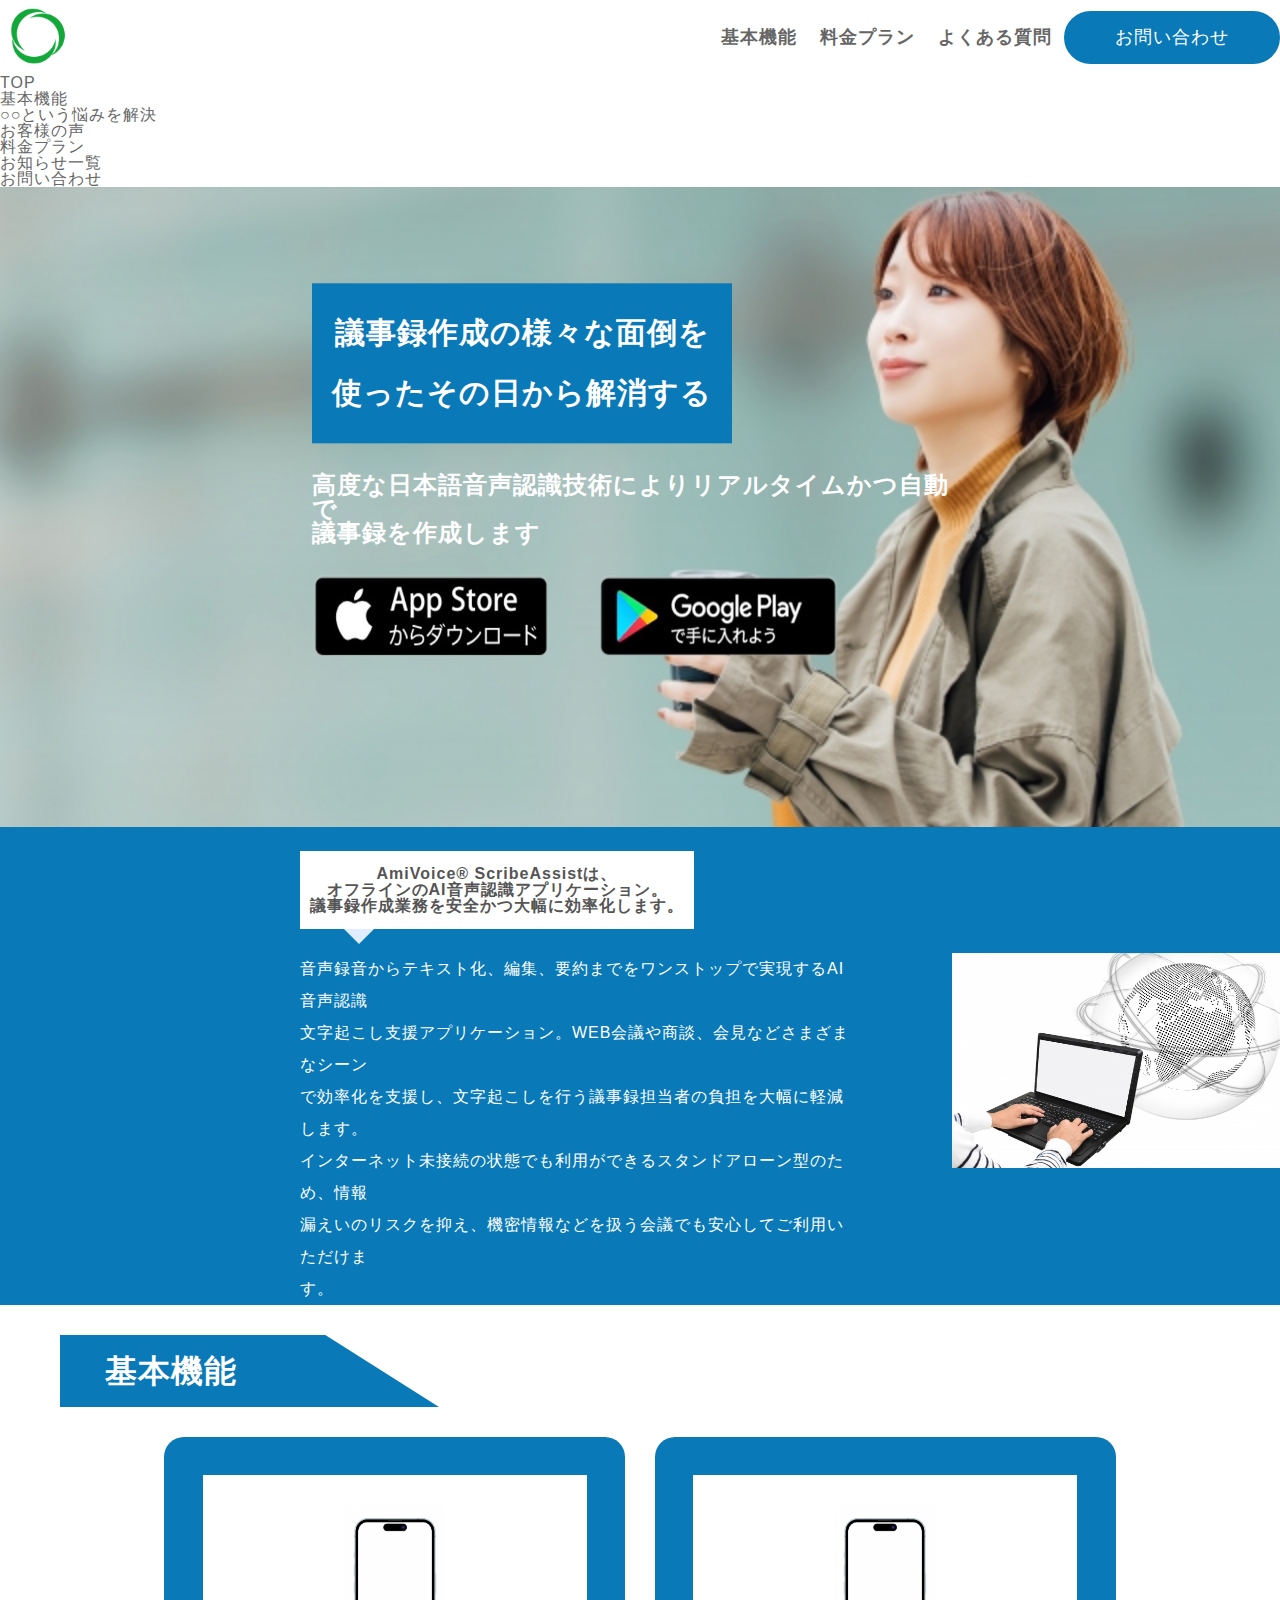
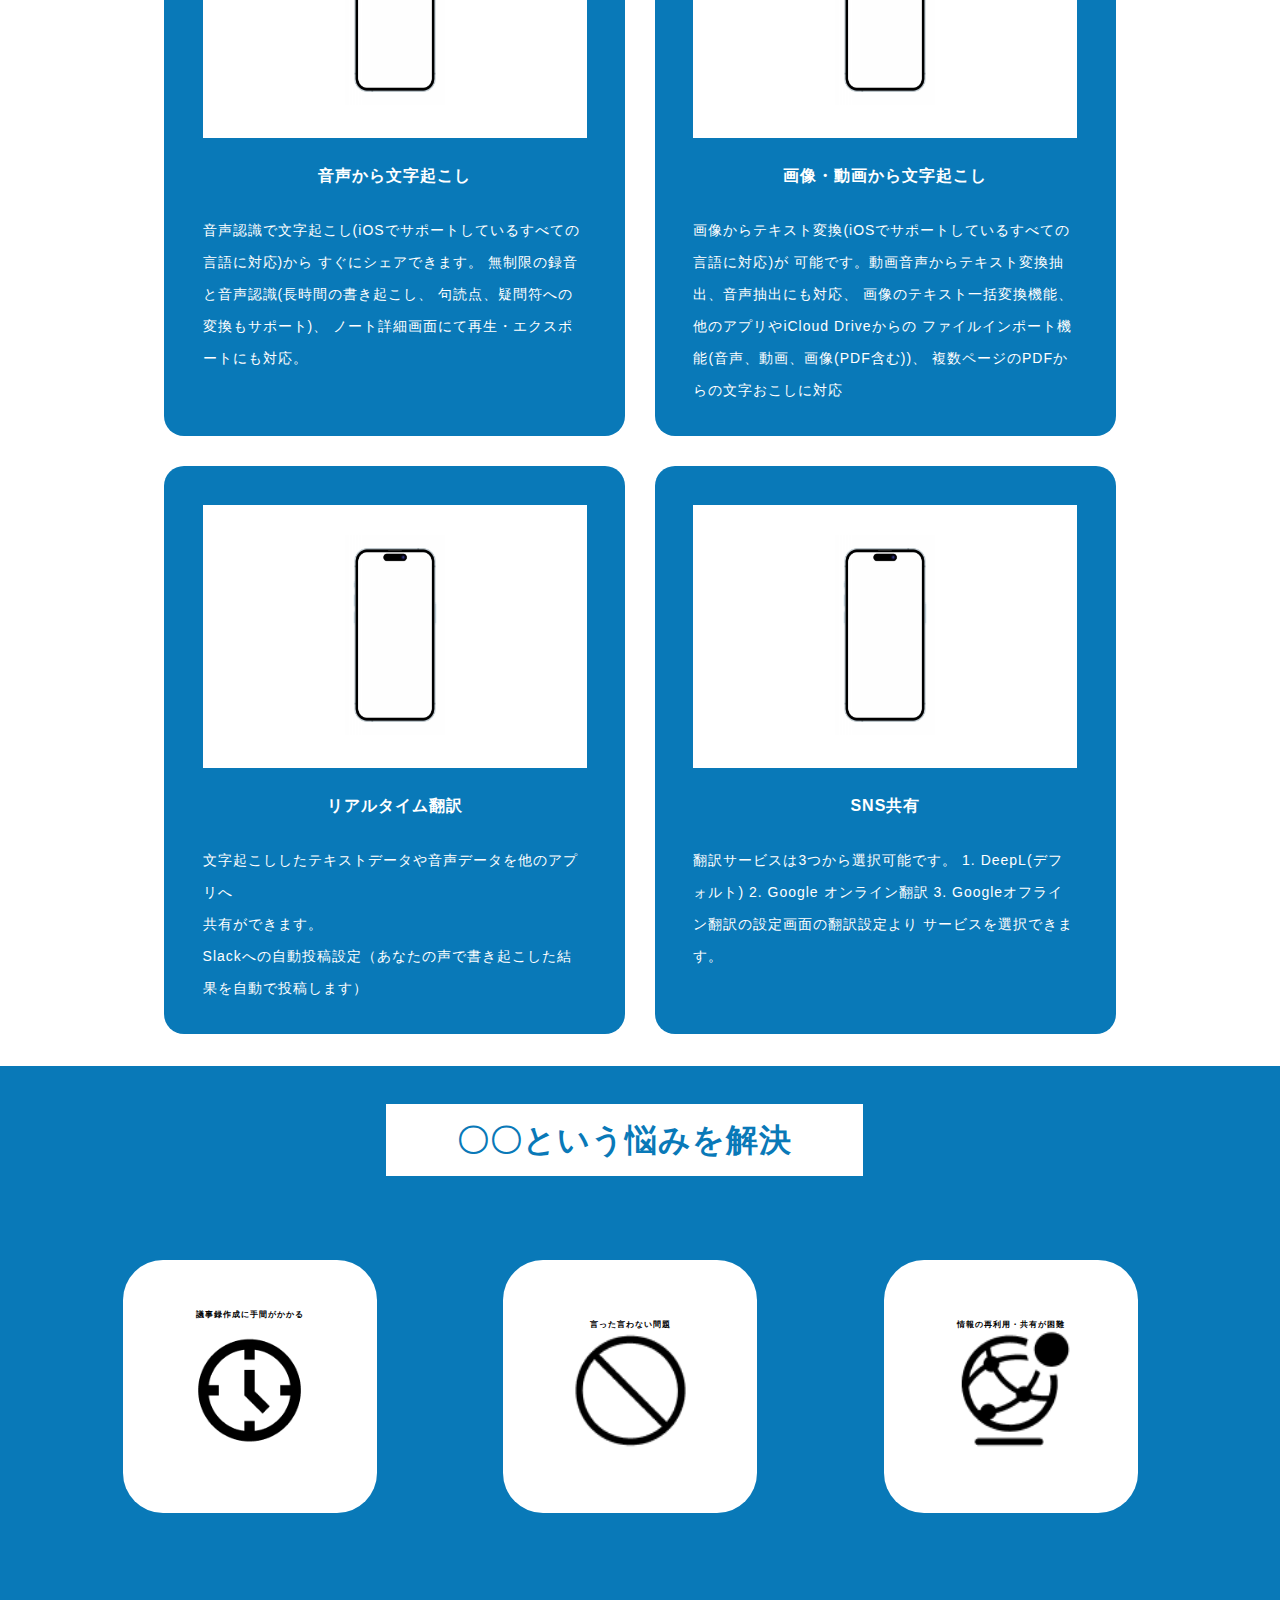
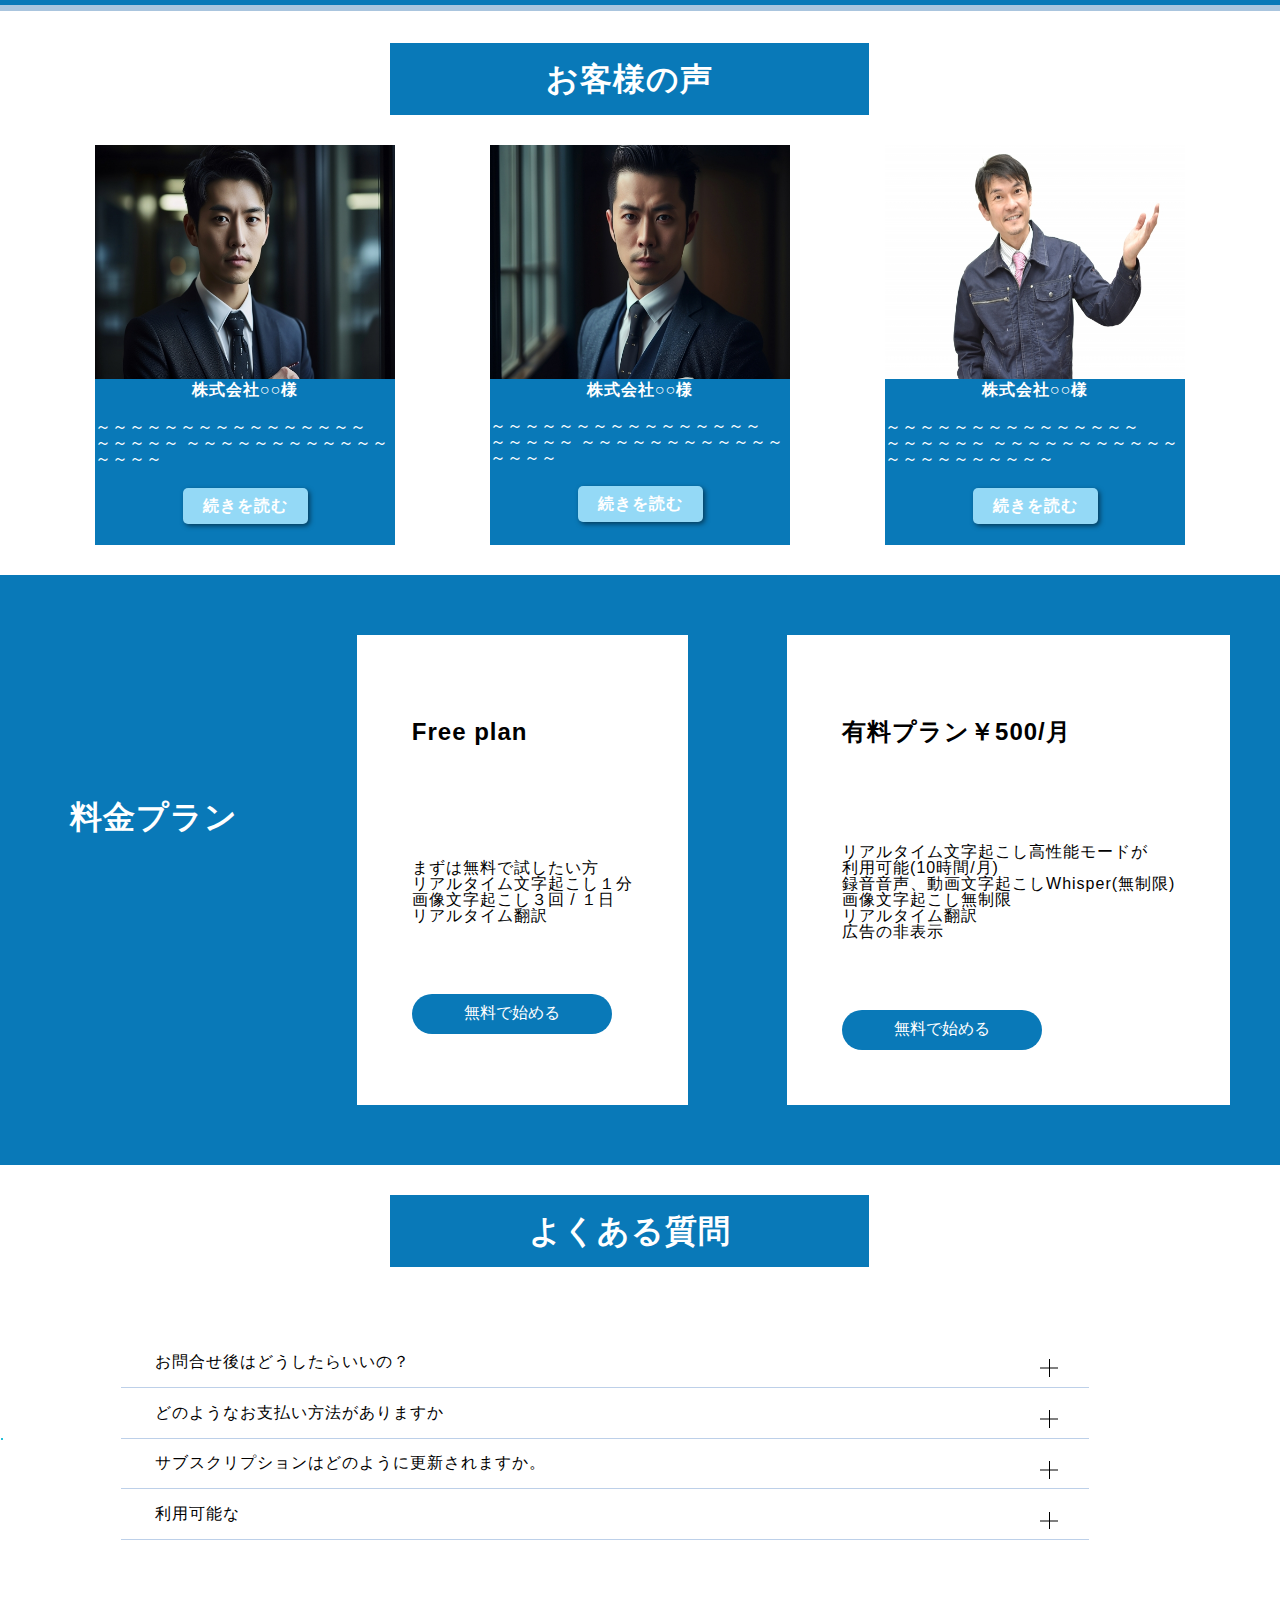
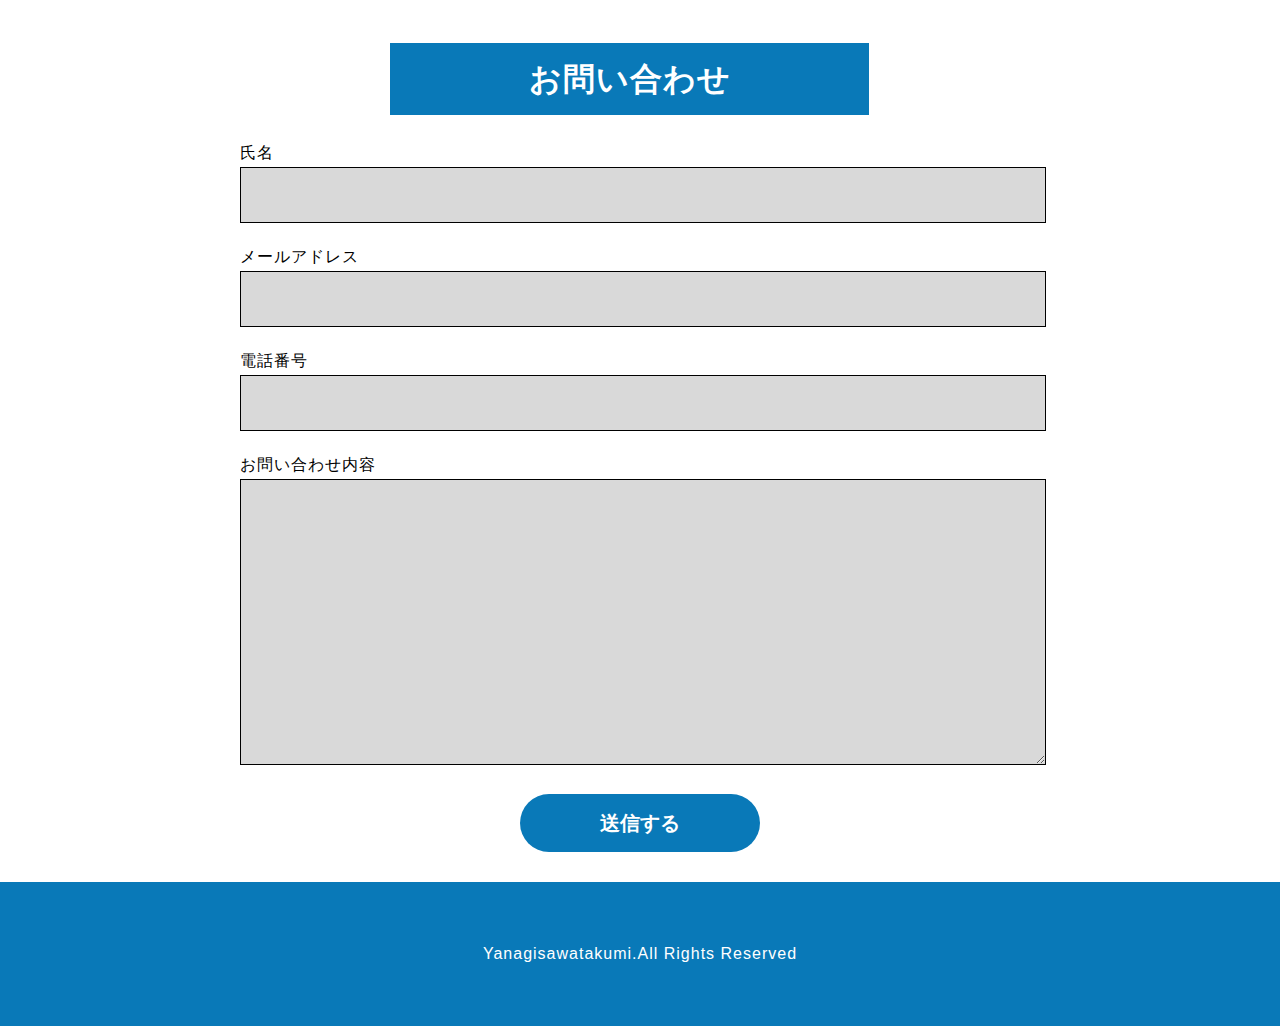
==== commit f9eb99ff: "third origin" ====
--- a/index.html
+++ b/index.html
@@ -36,6 +36,20 @@
       </nav>
     </div>
     <div class="drawer"></div>
+      <div class="menu">
+  <ul>
+     
+    <li><a href="#">TOP</a></li>
+    <li><a href="#">基本機能</a></li>
+    <li><a href="#">○○という悩みを解決</a></li>
+    <li><a href="#">お客様の声</a></li>
+    <li><a href="#">料金プラン</a></li>
+    <li><a href="#">お知らせ一覧</a></li>
+    <li><a href="#">お問い合わせ</a></li>
+  </ul>
+</div>
+   
+    </div>
   </header>
 
   
--- a/css/page.css
+++ b/css/page.css
@@ -1668,6 +1668,37 @@
 
 }
 
+.menu {
+  display: none;
+  position: absolute;
+  top: 50px;
+  right: 15px;
+  background-color: white;
+  box-shadow: 0px 2px 5px rgba(0, 0, 0, 0.2);
+  z-index: 99;
+}
+
+.menu ul {
+  list-style: none;
+  padding: 0;
+  margin: 0;
+}
+
+.menu ul li {
+  padding: 10px;
+}
+
+.menu ul li a {
+  text-decoration: none;
+  color: #333333;
+  font-weight: bold;
+}
+
+/* メニューを表示するためのスタイル */
+.drawer.clicked + .menu {
+  display: block;
+}
+
 body.nav-open header .drawer {
   border-top: 0;
 }
@@ -1971,6 +2002,11 @@
 
 
 
+
+
+
+
+
 .wrap-first2 {
   display: block;
   align-items: center;
@@ -2427,6 +2463,36 @@
   top: 9px;
   transform: rotate(45deg);
 }
+
+.menu {
+  display: none;
+  position: absolute;
+  top: 50px;
+  right: 15px;
+  background-color: white;
+  box-shadow: 0px 2px 5px rgba(0, 0, 0, 0.2);
+  z-index: 99;
+}
+
+.menu ul {
+  list-style: none;
+  padding: 0;
+  margin: 0;
+}
+
+.menu ul li {
+  padding: 10px;
+}
+
+.menu ul li a {
+  text-decoration: none;
+  color: #333333;
+  font-weight: bold;
+}
+
+
+.drawer.clicked + .menu {
+  display: block
 
 
  
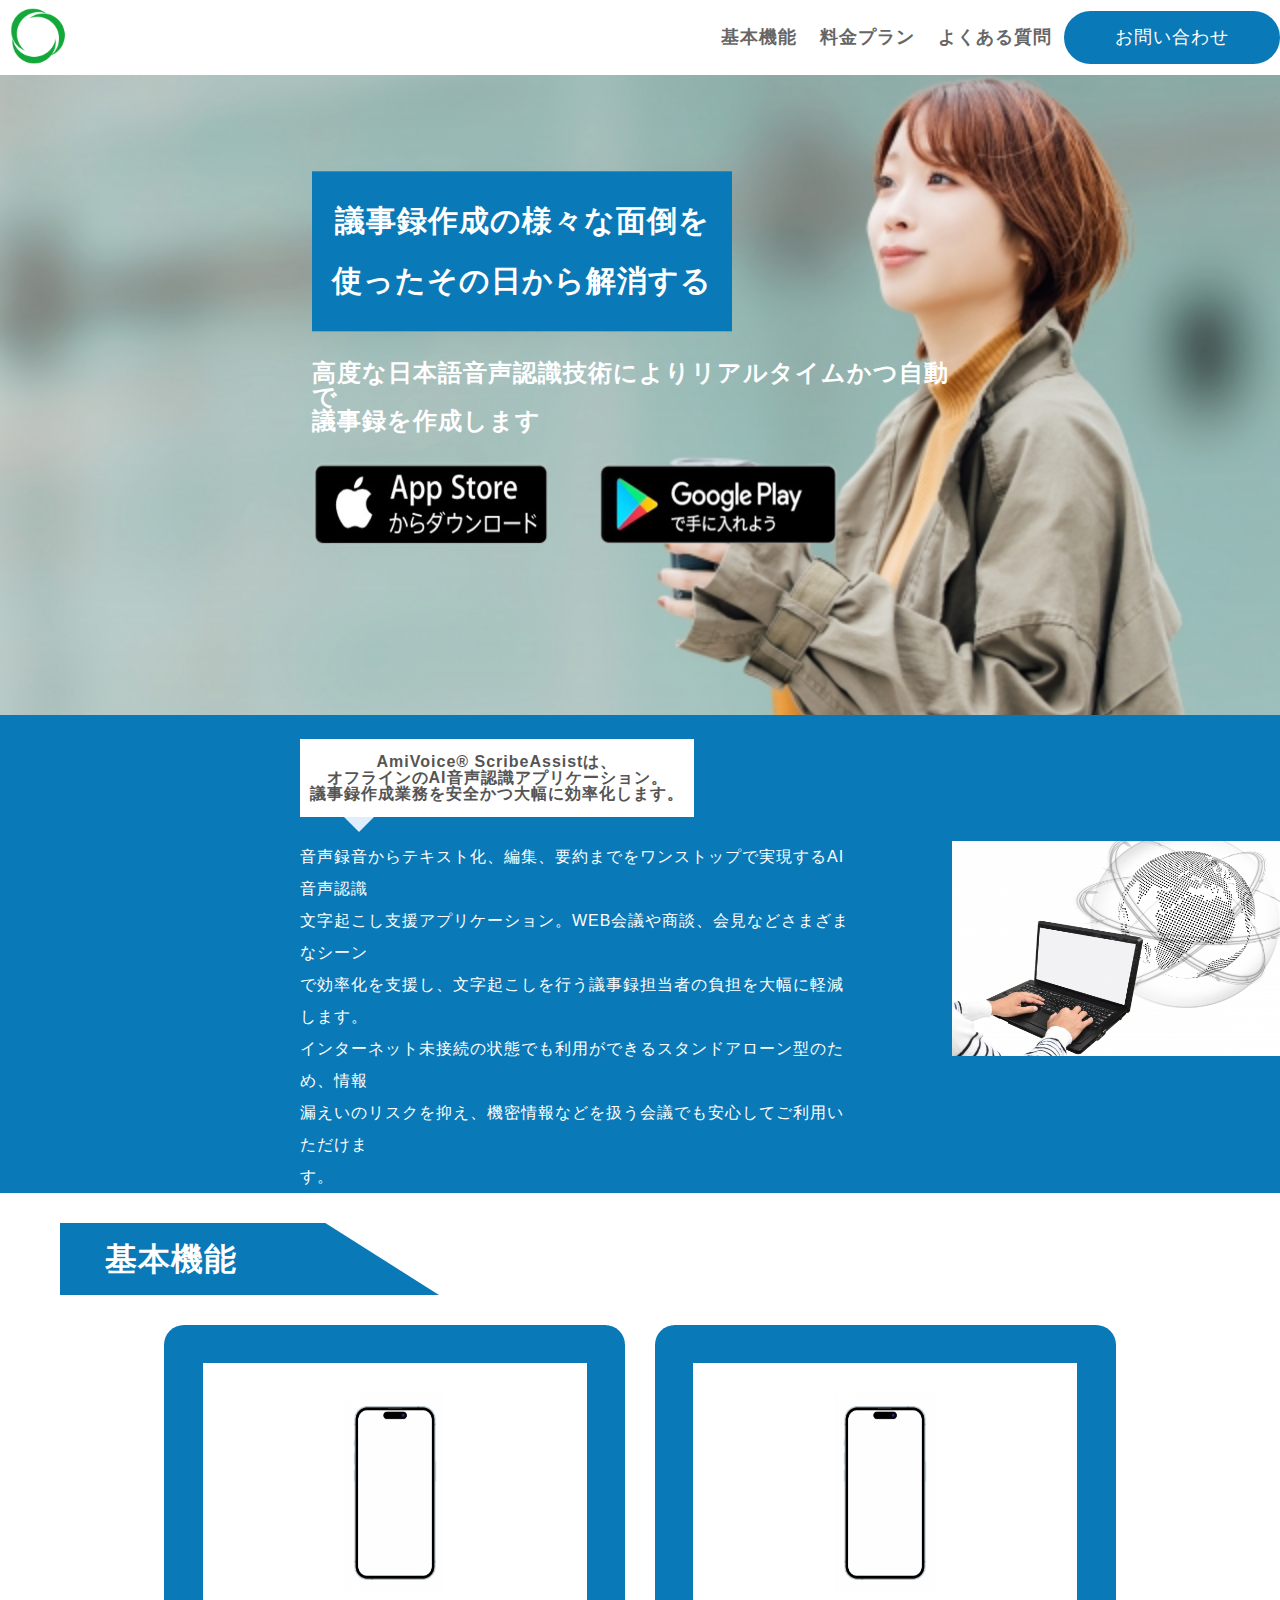
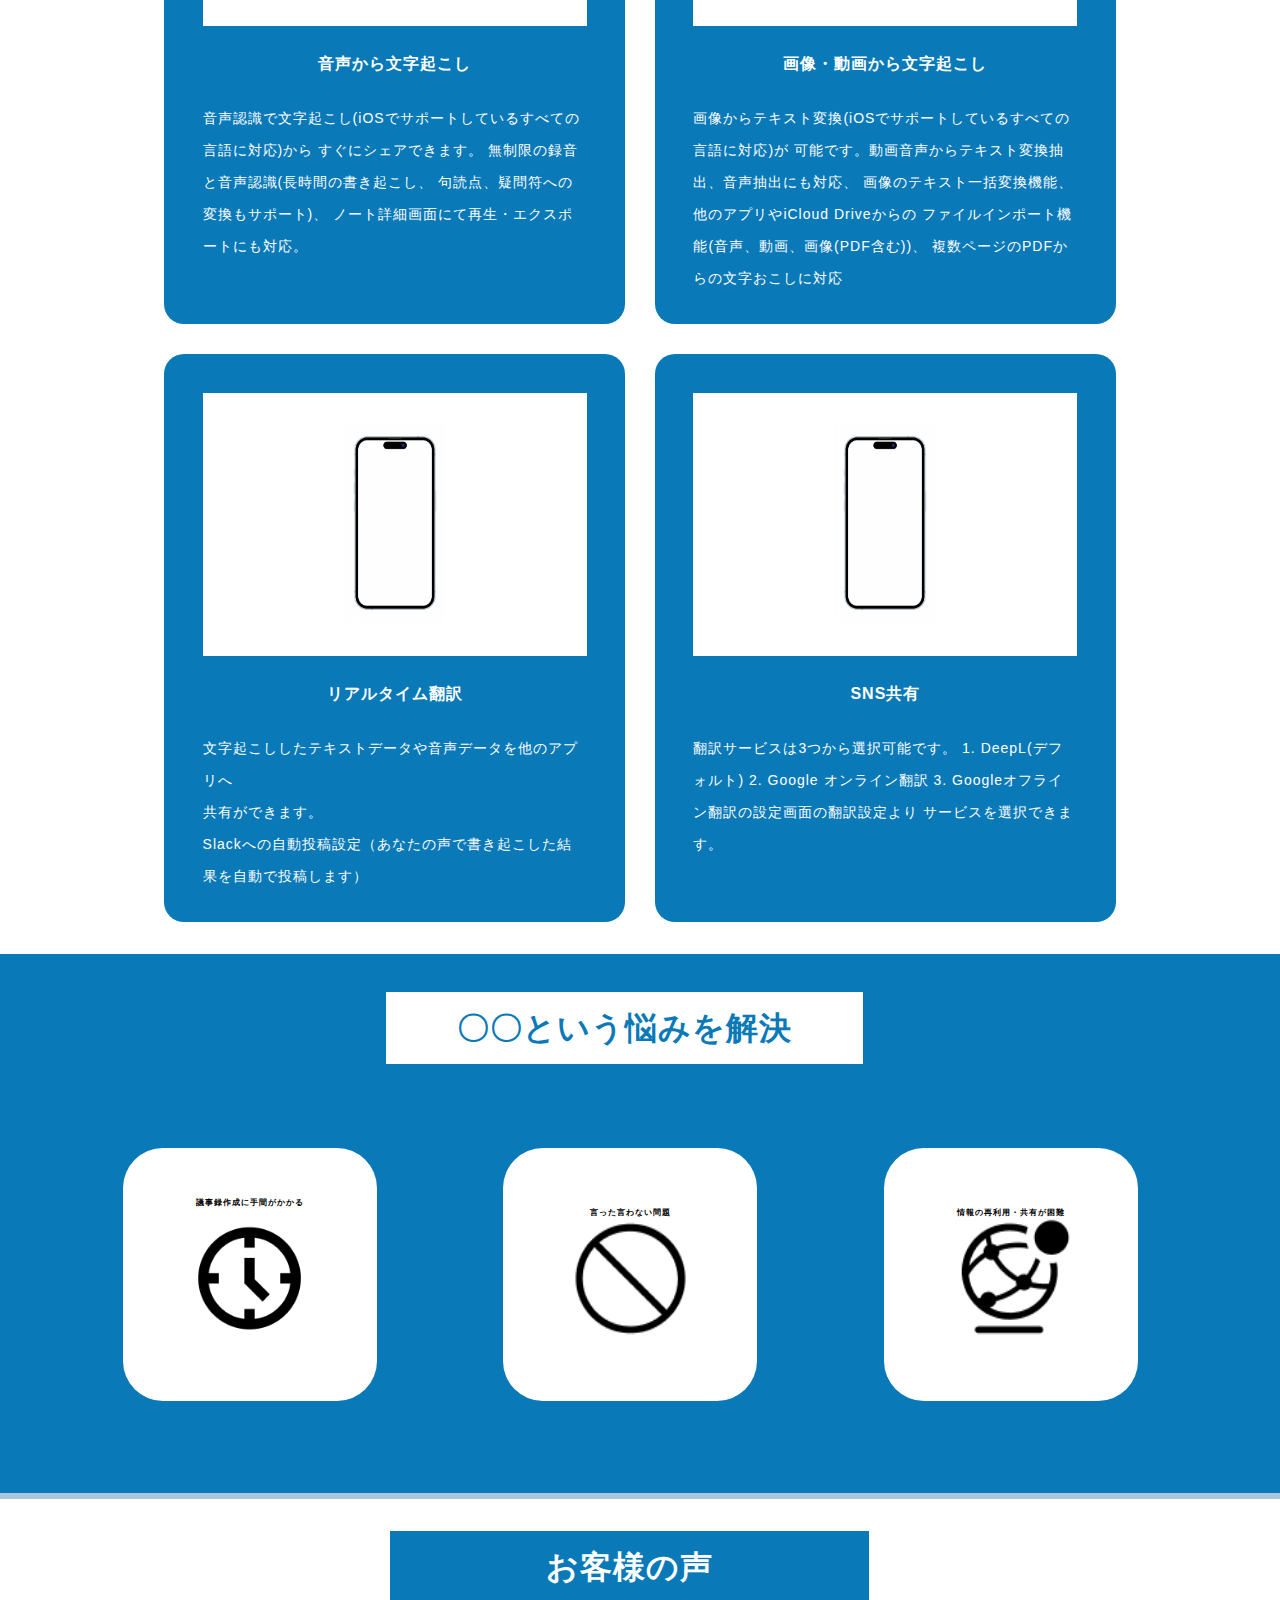
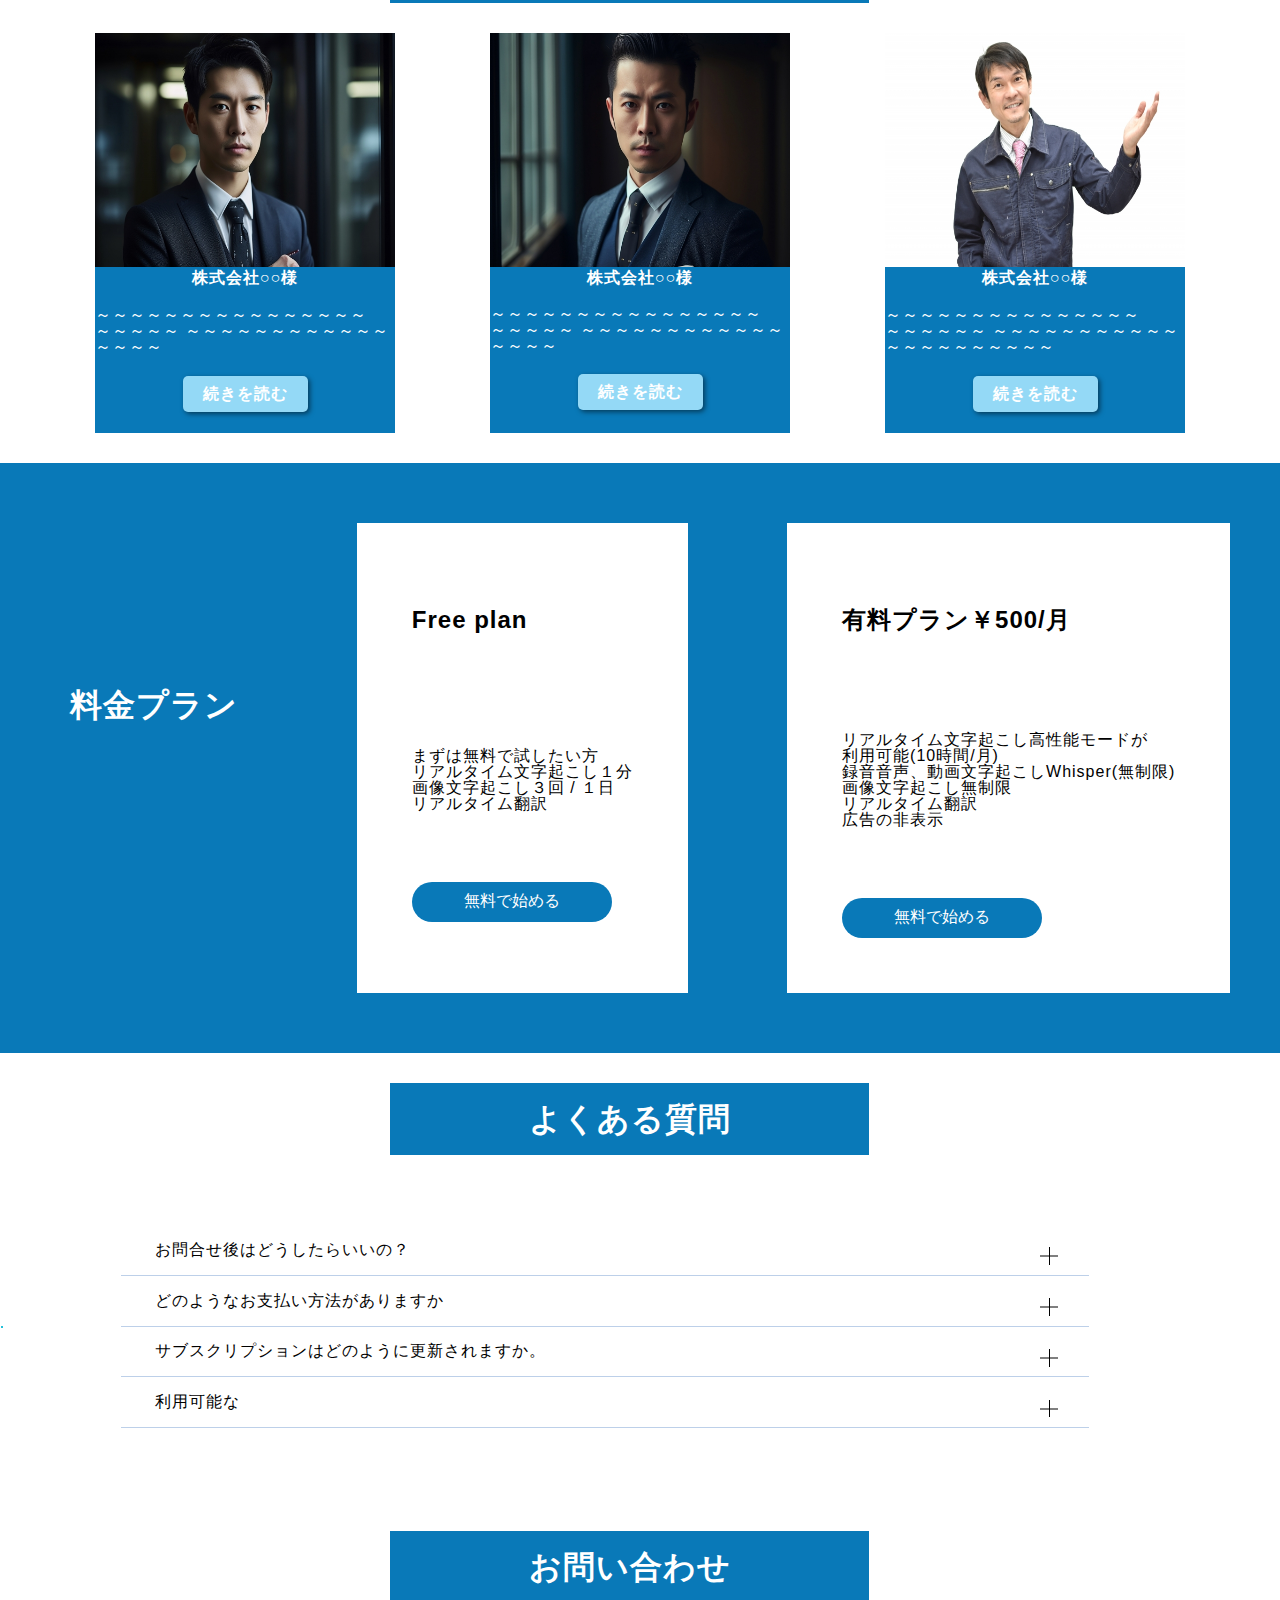
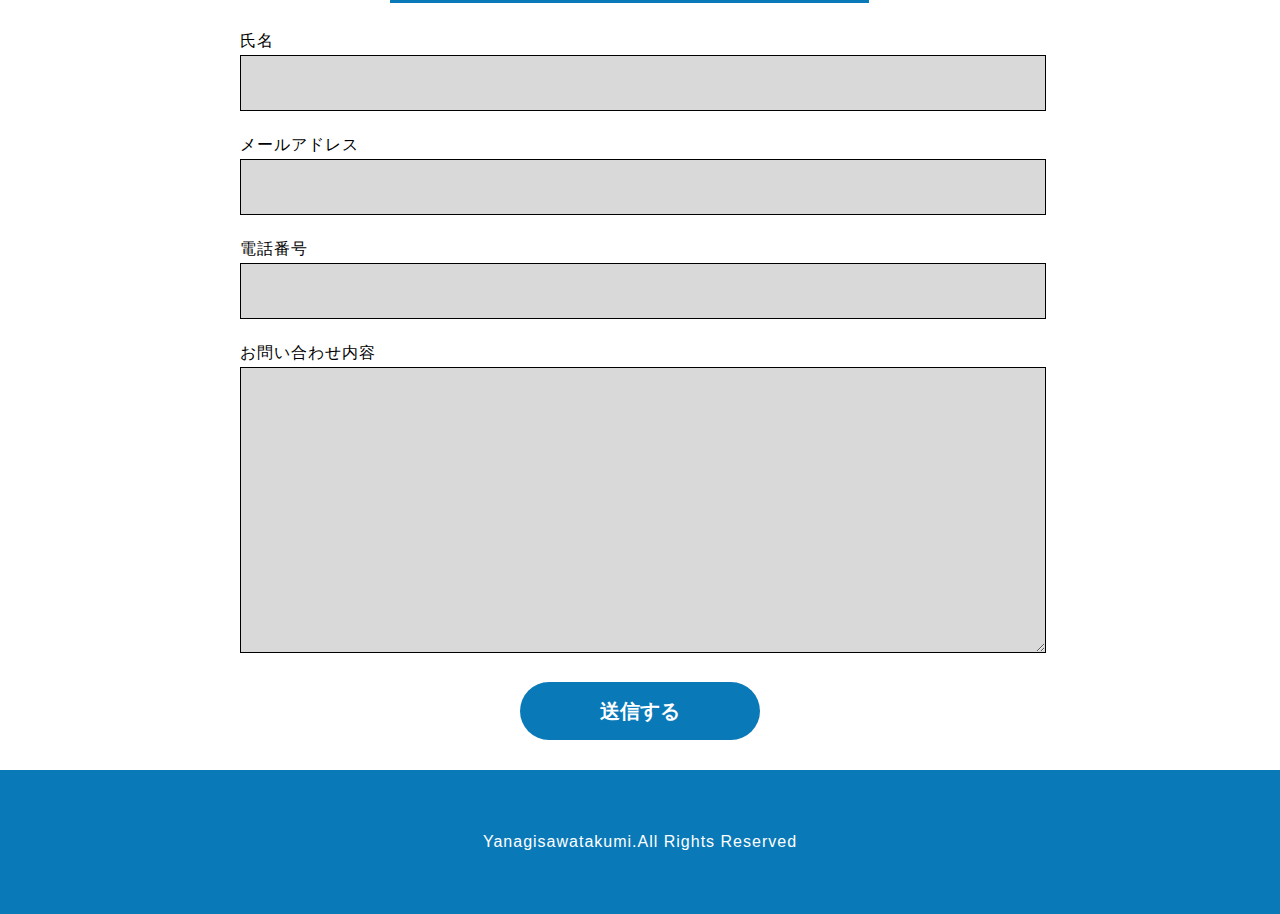
==== commit ca80f1a0: "third commit" ====
--- a/index.html
+++ b/index.html
@@ -35,7 +35,7 @@
         </ul>
       </nav>
     </div>
-    <div class="drawer"></div>
+    <div class="drawer">
       <div class="menu">
   <ul>
      
@@ -48,7 +48,7 @@
     <li><a href="#">お問い合わせ</a></li>
   </ul>
 </div>
-   
+ </div>  
     </div>
   </header>
 
--- a/css/page.css
+++ b/css/page.css
@@ -99,7 +99,9 @@
   border-radius: 50px;
 }
 
-
+header .drawer  {
+  visibility: hidden;
+}
 
 
 
@@ -2491,8 +2493,8 @@
 }
 
 
-.drawer.clicked + .menu {
-  display: block
+.drawer +.menu {
+  display: block}
 
 
  
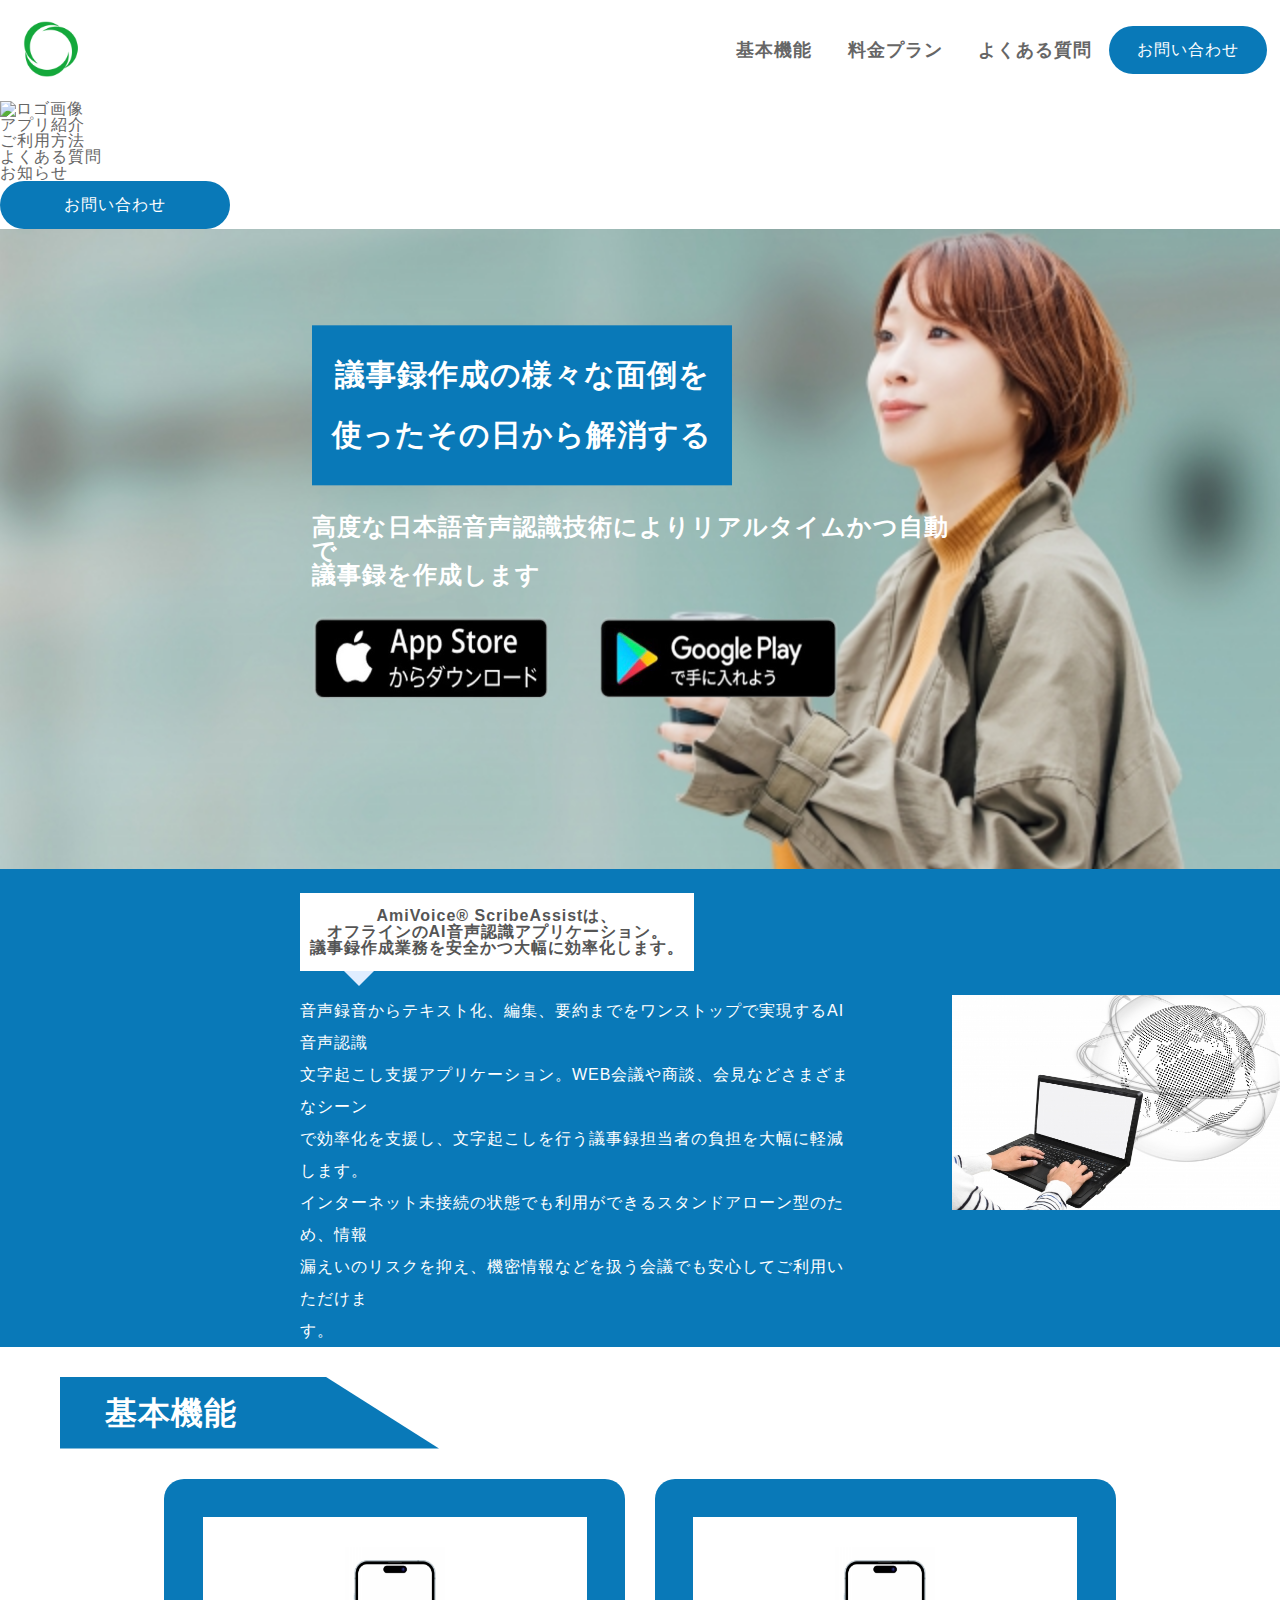
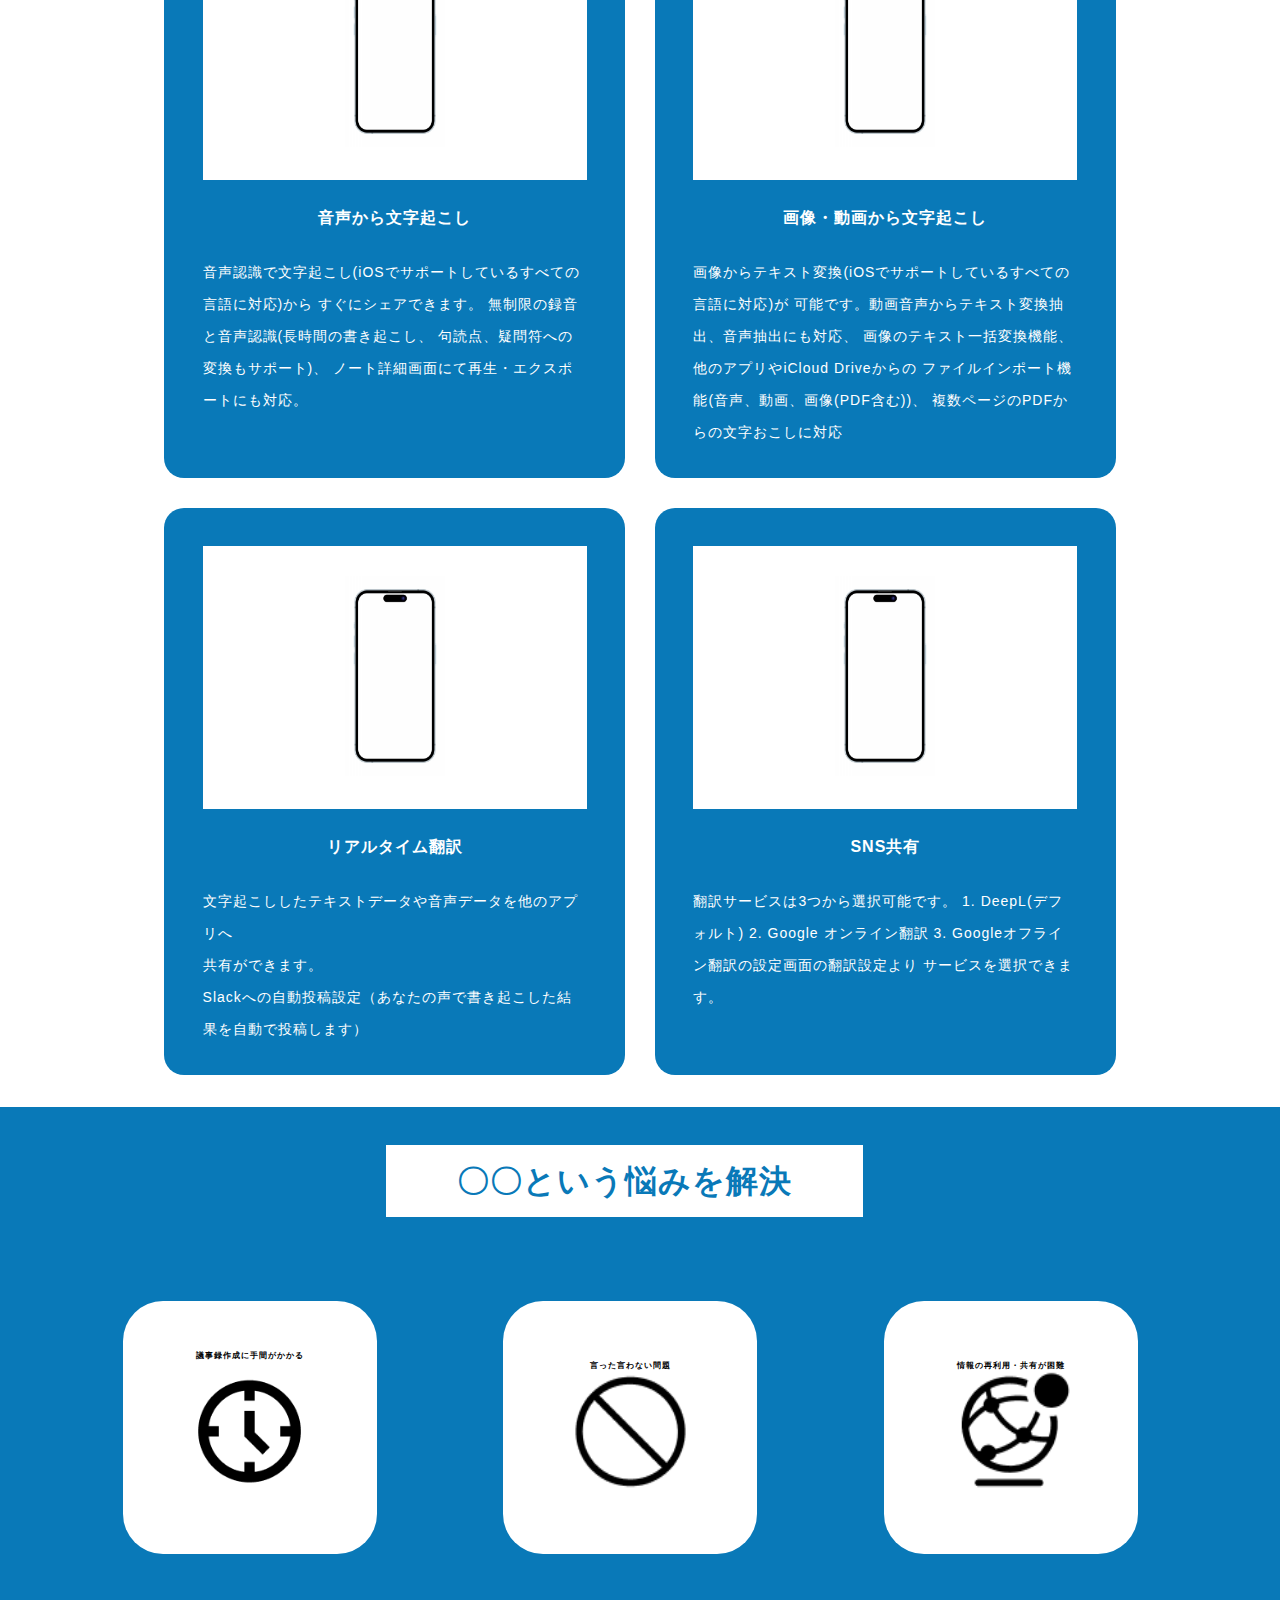
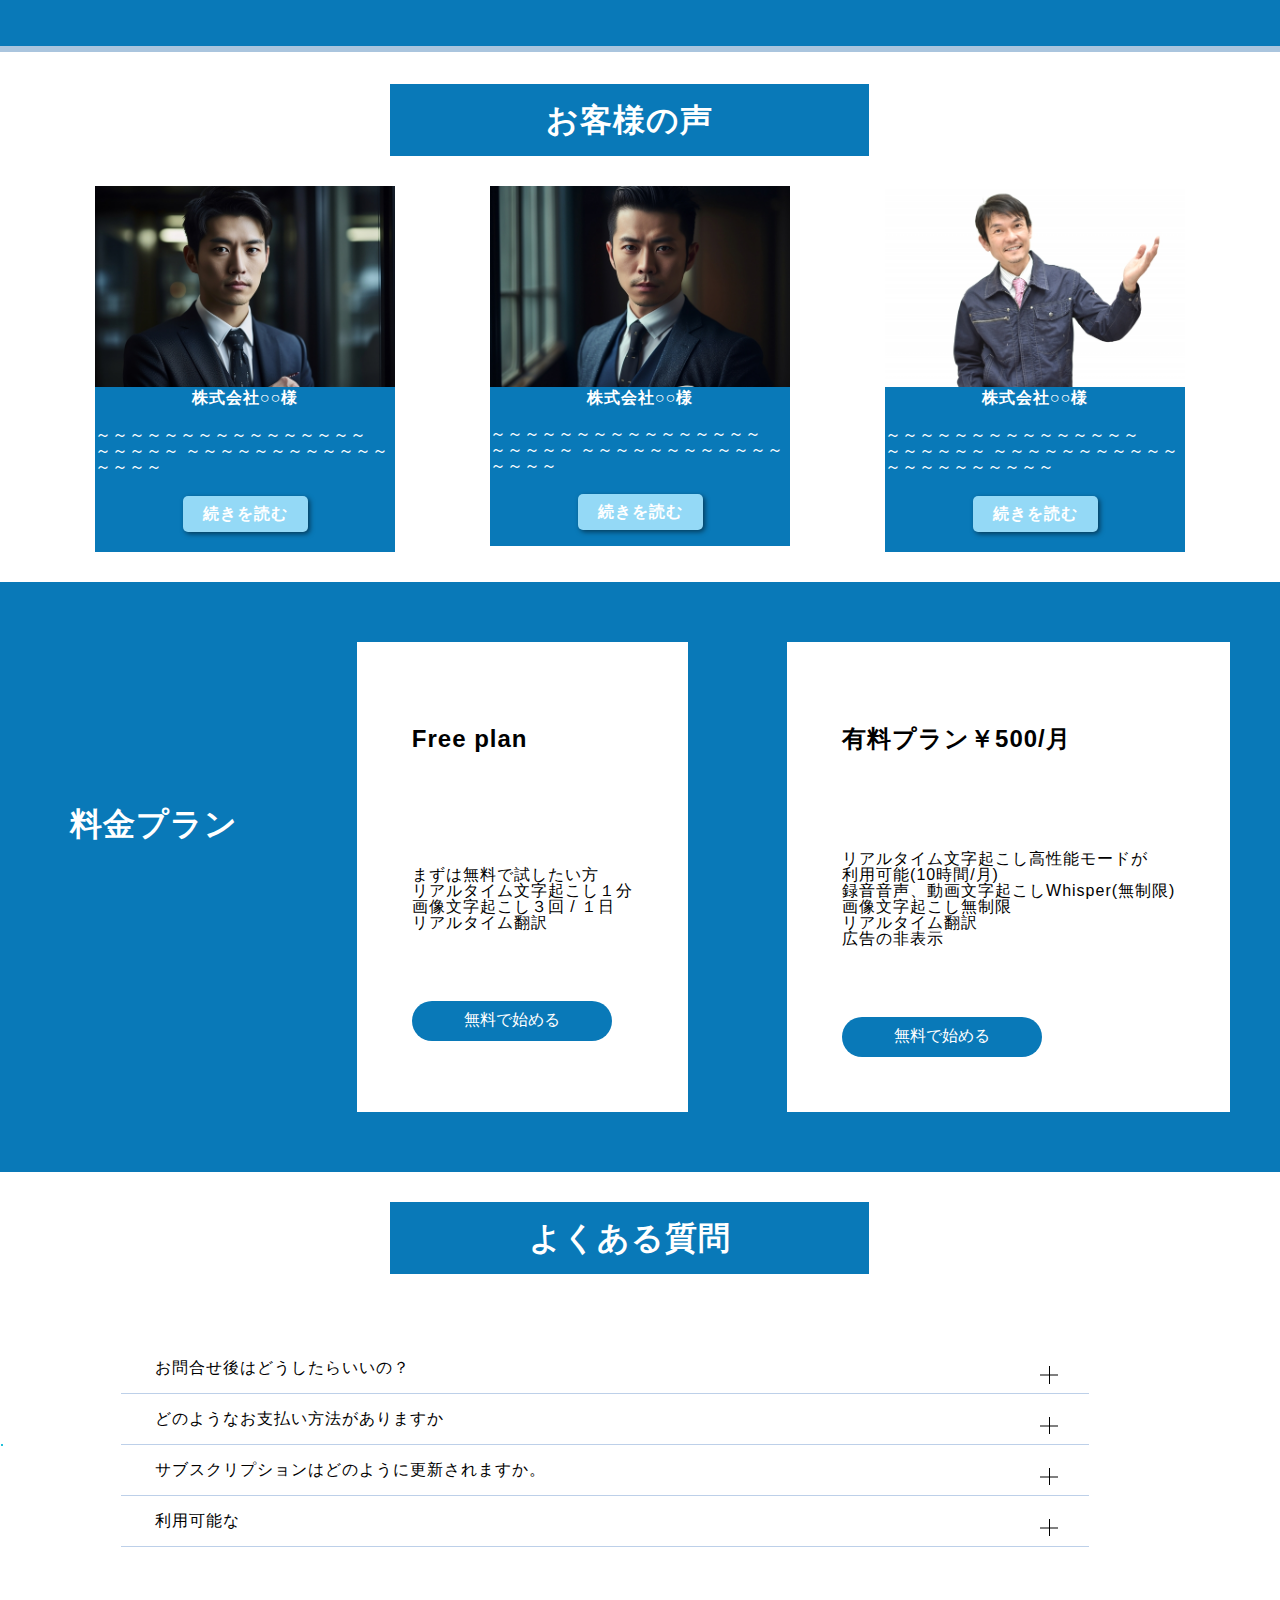
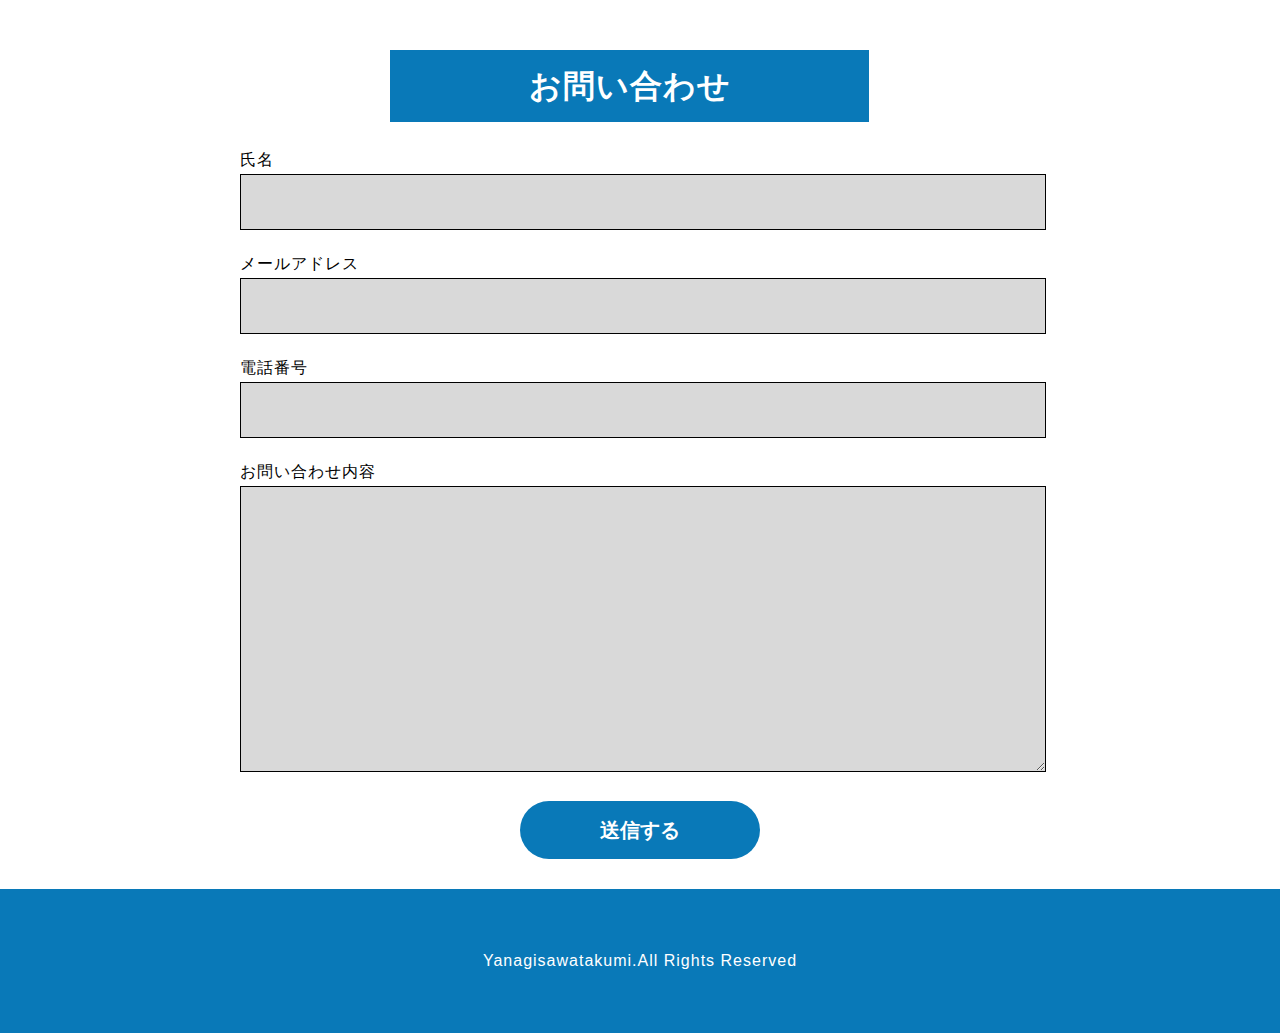
==== commit 6e2255ae: "third commit" ====
--- a/index.html
+++ b/index.html
@@ -36,21 +36,39 @@
       </nav>
     </div>
     <div class="drawer">
-      <div class="menu">
-  <ul>
-     
-    <li><a href="#">TOP</a></li>
-    <li><a href="#">基本機能</a></li>
-    <li><a href="#">○○という悩みを解決</a></li>
-    <li><a href="#">お客様の声</a></li>
-    <li><a href="#">料金プラン</a></li>
-    <li><a href="#">お知らせ一覧</a></li>
-    <li><a href="#">お問い合わせ</a></li>
-  </ul>
-</div>
+
+      
  </div>  
     </div>
   </header>
+  <header class="header" id="header">
+    <div class="header-wrapper">
+      <a href="#" class="header-wrapper__logo">
+        <img src="img/logo_1.png" alt="ロゴ画像">
+      </a>
+      <nav class="header-wrapper__nav">
+        <ul class="header-wrapper__nav__list">
+          <li class="header-wrapper__nav__list__item">
+            <a href="#intro">アプリ紹介</a>
+          </li>
+          <li class="header-wrapper__nav__list__item">
+            <a href="#how">ご利用方法</a>
+          </li>
+          <li class="header-wrapper__nav__list__item">
+            <a href="#faq">よくある質問</a>
+          </li>
+          <li class="header-wrapper__nav__list__item">
+            <a href="#news">お知らせ</a>
+          </li>
+          <li class="header-wrapper__nav__list__item __contact">
+            <a href="#contact">お問い合わせ</a>
+          </li>
+        </ul>
+      </nav>
+    </div>
+    <div class="drawer"></div>
+  </header>
+  
 
   
   <main>
--- a/css/page.css
+++ b/css/page.css
@@ -1,4 +1,9 @@
 @charset "UTF-8";
+
+
+
+
+
 
 html {
   font-size: 100%;
@@ -25,84 +30,61 @@
   list-style: none; 
 }
 
-
-.ttl__1 p {
-  font-size: 7.25vw;
-}
-
-.ttl__1 small {
-  font-size: 4vw;
-}
-
-header .drawer {
+.header-wrap {
+  display: flex;
+  justify-content: space-between;
+  align-items: center;
+  margin: 1%;
+}
+
+.drawer {
   visibility: visible;
   width: 24px;
   position: absolute;
-  top: 15px;
+  top: 18px;
   right: 15px;
   border-top: solid 4px #aaaaaa;
   cursor: pointer;
   z-index: 100;
 }
 
-header .drawer::before,
-header .drawer::after {
-  content: "";
+.bar {
+  width: 24px;
+  height: 3px;
+  background-color: #aaaaaa;
+  margin: 4px 0;
+}
+
+.menu {
+  display: none;
+  position: absolute;
+  top: 50px;
+  right: 15px;
+  background-color: white;
+  box-shadow: 0px 2px 5px rgba(0, 0, 0, 0.2);
+  z-index: 99;
+}
+
+.menu ul {
+  list-style: none;
+  padding: 0;
+  margin: 0;
+}
+
+.menu ul li {
+  padding: 10px;
+}
+
+.menu ul li a {
+  text-decoration: none;
+  color: #333333;
+  font-weight: bold;
+}
+
+/* メニューを表示するためのスタイル */
+.drawer.clicked + .menu {
   display: block;
-  width: 24px;
-  background: #aaaaaa;
-  height: 4px;
-  position: absolute;
-  top: 0;
-  right: 0;
-  transition: all 0.5s;
-}
-
-header .drawer::before {
-  top: 6px;
-}
-
-header .drawer::after {
-  top: 15px;
-}
-
-header .header-wrapper__nav {
-  position: fixed;
-  display: none;
-  width: 100%;
-  height: 100%;
-  top: 0;
-  left: 0;
-  z-index: 50;
-  background: #fff;
-}
-
-header .header-wrapper__nav__list {
-  display: block;
-  position: absolute;
-  top: 50%;
-  left: 50%;
-  transform: translateY(-50%) translateX(-50%);
-}
-
-header .header-wrapper__nav__list__item {
- 
-}
-
-header .header-wrapper__nav__list__item a{
-  line-height: 3;
-  font-size: 1.1rem;
-}
-
-header .header-wrapper__nav__list__item.__contact {
-  width: 13.5rem;
-  border-radius: 50px;
-}
-
-header .drawer  {
-  visibility: hidden;
-}
-
+}
 
 
 .header__logo {
@@ -115,11 +97,15 @@
 
 .top-wrapper.inner {
     aspect-ratio: 2 / 1;
-    display: table;
+
+  display: table;
   width: 100%;
 
   }
 
+header .drawer .header-wrap__nav__list {
+  visibility: hidden;
+}
   
 
   .top {
@@ -149,8 +135,13 @@
   
 }
 
-
-
+.top-wrapper__all__left{
+  
+}
+
+.top-wrapper__all__left__dw__one {
+   
+}
 
 .top-wrapper__all__left__dw__one img {
   margin-right: 50px;
@@ -187,7 +178,9 @@
     height: 84px;
     margin-bottom:50px
 }
-  
+  .header-wrap__nav {
+  width: 70%;
+}
 
 .title-fun{
   text-align: center;
@@ -196,6 +189,57 @@
 #contact{
   color: #ffffff;
 }
+
+.drawer {
+  visibility: visible;
+  width: 24px;
+  position: absolute;
+  top: 18px;
+  right: 15px;
+  border-top: solid 4px #aaaaaa;
+  cursor: pointer;
+  z-index: 100;
+}
+
+.bar {
+  width: 24px;
+  height: 3px;
+  background-color: #aaaaaa;
+  margin: 4px 0;
+}
+
+.menu {
+  display: none;
+  position: absolute;
+  top: 50px;
+  right: 15px;
+  background-color: white;
+  box-shadow: 0px 2px 5px rgba(0, 0, 0, 0.2);
+  z-index: 99;
+}
+
+.menu ul {
+  list-style: none;
+  padding: 0;
+  margin: 0;
+}
+
+.menu ul li {
+  padding: 10px;
+}
+
+.menu ul li a {
+  text-decoration: none;
+  color: #333333;
+  font-weight: bold;
+}
+
+/* メニューを表示するためのスタイル */
+.drawer.clicked + .menu {
+  display: block;
+}
+
+
 
 .wrap-first2{
   display: flex;
@@ -230,34 +274,6 @@
   height: 20px;
 }
 
-.header-wrap__nav {
-  width: 45%;
-}
-
-.header-wrap {
-  display: flex;
-  justify-content: space-between;
-  align-items: center;
-}
-
-.header-wrapper__logo img {
-  width: 100%;
-  height: 100%;
-}
-
-
-
-
-.header-inner {
-  display: flex;
-  justify-content: space-between;
-  align-items: center;
-  margin: 1%;
-}
-
-.header-wrapper__nav {
-  width: 70%;
-}
 .header-wrap__nav__list {
   display: flex;
   justify-content: flex-end;
@@ -330,8 +346,9 @@
 
 }
 
-
-
+.title-voice{
+
+}
 
 .sol-title>h1{
   text-align: center;
@@ -344,11 +361,11 @@
   align-items: center;
   justify-content: center;
   height: 253px;
-    width: 114px 
+    width: 114px /* 適宜要素の高さを設定 */
 }
 
 .box-1 img {
-  margin: 10px;
+  margin: 10px; /* 適宜マージンを設定 */
 }
 
 
@@ -425,7 +442,7 @@
     align-items: center;
     justify-content: center;
     height: 253px;
-    width: 114px;
+    width: 114px /* 適宜要素の高さを設定 */;
 }
 
 .box-3 {
@@ -434,7 +451,7 @@
     align-items: center;
     justify-content: center;
     height: 253px;
-    width: 114px;
+    width: 114px /* 適宜要素の高さを設定 */;
 }
 
 
@@ -450,14 +467,14 @@
 }
 .ex-leftbox img{
   width: 300px;
-  height: 234px
+  height: 400x;
 
 
 }
 
 .middle-box img{
   width: 300px;
-  height: 234px
+  height: 400x;
 
 }
 
@@ -519,18 +536,18 @@
 
 .btn-contact {
   display: block;
-  width: 200px;
-  height: 40px; 
+  width: 200px; /* ボタンの幅を適宜調整 */
+  height: 40px; /* ボタンの高さを適宜調整 */
   background-color: #0979b8;
   color: white;
   border: none;
   border-radius: 40px;
   cursor: pointer;
-  font-size: 1em; 
+  font-size: 1em; /* ボタンの文字サイズを適宜調整 */
 }
 
 .btn-contact:hover {
-  background-color: #0979b8; 
+  background-color: #0979b8; /* マウスオーバー時の背景色を適宜調整 */
 }
 
 
@@ -560,7 +577,7 @@
 
 
 .__contact {
-  width: 28%;
+  width: 18%;
   background-color: #0979b8;
   border-radius: 25px;
   line-height: 3;
@@ -588,7 +605,7 @@
   top: 50%;
   left: 50%;
   transform: translateY(-50%) translateX(-50%);
- 
+  -webkit- transform: translateY(-50%) translateX(-50%);
 }
 
 .ttl__1{
@@ -612,7 +629,9 @@
 
 }
 
-
+.ttl__1>small{
+      
+}
 
 .explain-title>h2{
   font-family: 'Noto Sans JP', sans-serif;
@@ -629,7 +648,8 @@
 margin: 0 auto;
 }
 
-
+.example{
+}
 
 .sol-wrap{
   margin-top: 30px;
@@ -670,13 +690,13 @@
 .left-box h2 {
   display: inline-block;
   padding: 10px 20px;
-  background-color: #94D9F6; 
-  color: #ffffff; 
+  background-color: #94D9F6; /* ボタンの背景色 */
+  color: #ffffff; /* ボタンの文字色 */
   text-decoration: none;
   border-radius: 5px;
-  box-shadow: 2px 2px 5px rgba(0, 0, 0, 0.5); 
+  box-shadow: 2px 2px 5px rgba(0, 0, 0, 0.5); /* ボタンに影を追加 */
   cursor: pointer;
-  transition: background-color 0.3s ease; 
+  transition: background-color 0.3s ease; /* ホバー時のアニメーション */
   margin-bottom: 20px;
 }
 
@@ -703,7 +723,7 @@
 .middle-box{
   text-align: center;
   width: 300px;
-  height: 400px;
+  height: 360px;
 }
 
 .ddle-box h2{
@@ -716,39 +736,40 @@
   background-color: #0979b8;
 }
 .left-box h2:hover {
-  background-color: #1e72a6; 
+  background-color: #1e72a6; /* ホバー時の背景色 */
 }
 
 .middle-box h2 {
   display: inline-block;
   padding: 10px 20px;
-  background-color: #94D9F6;
-  color: #ffffff; 
+  background-color: #94D9F6; /* ボタンの背景色 */
+  color: #ffffff; /* ボタンの文字色 */
   text-decoration: none;
   border-radius: 5px;
-  box-shadow: 2px 2px 5px rgba(0, 0, 0, 0.5); 
+  box-shadow: 2px 2px 5px rgba(0, 0, 0, 0.5); /* ボタンに影を追加 */
   cursor: pointer;
-  transition: background-color 0.3s ease; 
+  transition: background-color 0.3s ease; /* ホバー時のアニメーション */
 }
 
 .middle-box h2:hover {
-  background-color: #1e72a6; 
-}
-
+  background-color: #1e72a6; /* ホバー時の背景色 */
+}
+
+/* ボタンスタイル */
 .ddle-box h2 {
   display: inline-block;
   padding: 10px 20px;
-  background-color: #94D9F6; 
-  color: #ffffff; 
+  background-color: #94D9F6; /* ボタンの背景色 */
+  color: #ffffff; /* ボタンの文字色 */
   text-decoration: none;
   border-radius: 5px;
-  box-shadow: 2px 2px 5px rgba(0, 0, 0, 0.5); 
+  box-shadow: 2px 2px 5px rgba(0, 0, 0, 0.5); /* ボタンに影を追加 */
   cursor: pointer;
-  transition: background-color 0.3s ease; 
+  transition: background-color 0.3s ease; /* ホバー時のアニメーション */
 }
 
 .ddle-box h2:hover {
-  background-color: #1e72a6; 
+  background-color: #1e72a6; /* ホバー時の背景色 */
 }
 
 .ex-leftbox>h1 {
@@ -848,7 +869,7 @@
 
 .ball-title>img{
   width:367px;
-    height: 215px; 
+    height: 215px; /* 画像の高さを指定 */
 
 }
 
@@ -863,8 +884,8 @@
 
 
 .img-gy img {
-  width: 100px; 
-  height: 200px; 
+  width: 100px; /* 画像の幅を指定 */
+  height: 200px; /* 画像の高さを指定 */
 }
 
 
@@ -1001,9 +1022,9 @@
 
 }
 .contact-wrap__con__form__btn:hover{
-    color: #000; 
-    background-color: #c9c9c9; 
-    text-decoration: none;   
+    color: #000; /* 文字色を白にする */
+    background-color: #c9c9c9; /* 背景色をグレー（#c9c9c9）にする */
+    text-decoration: none; /* リンクに出てくる下線を無効にする*/    
 }
 .service-wrap {
   width: 100%;
@@ -1331,12 +1352,14 @@
 .top-wrapper__all__left__dw__two img {
    margin-right: 50px;
     width: 191px;
+    /* height: 18px; */
     height: 59px;
     margin-bottom: 50px;}
 
 .ball-title {
     display: flex;
     line-height: 1.5;
+    /* margin-left: 300px; */
     color: #ffffff;
     font-size: 11px;
     margin-left: 0px;
@@ -1345,6 +1368,7 @@
 
 .ball-title img {
     display: table-cell;
+    /* margin-left: 100px; */
     vertical-align: middle;
     margin-bottom: 20px;
 }
@@ -1370,7 +1394,8 @@
     display: inline-block;
     margin: 1.5em 0;
     padding: 15px 10px;
-   
+    /* min-width: 120px; */
+    /* max-width: 100%; */
     color: #555;
     font-size: 16px;
     background: #ffffff;
@@ -1393,6 +1418,7 @@
 .ball-title {
     display: flex;
     line-height: 1.5;
+    /* margin-left: 300px; */
     color: #ffffff;
     font-size: 11px;
 }
@@ -1451,7 +1477,8 @@
     margin-bottom: 20px;
 }
 
- 
+.list-wrap {
+}
 
 .box-wrap {
     display: flex;
@@ -1508,8 +1535,9 @@
     width: 88px;
 }
 
+.left-block{
   
-
+}
 
 .wrap-below {
     display: flex;
@@ -1572,7 +1600,8 @@
     margin-bottom: 30px;
 }
 
- 
+.middle-box {
+}
 
 .middle-box img {
     width: 178px;
@@ -1639,7 +1668,9 @@
     margin: 0px;
 }
 
-
+.title-voice{
+  
+}
 
 
 .pay-title {
@@ -1665,41 +1696,7 @@
   color: #000;
   font-size: 10px;
    font-family: 'Noto Sans JP', sans-serif;
- 
-
-
-}
-
-.menu {
-  display: none;
-  position: absolute;
-  top: 50px;
-  right: 15px;
-  background-color: white;
-  box-shadow: 0px 2px 5px rgba(0, 0, 0, 0.2);
-  z-index: 99;
-}
-
-.menu ul {
-  list-style: none;
-  padding: 0;
-  margin: 0;
-}
-
-.menu ul li {
-  padding: 10px;
-}
-
-.menu ul li a {
-  text-decoration: none;
-  color: #333333;
-  font-weight: bold;
-}
-
-/* メニューを表示するためのスタイル */
-.drawer.clicked + .menu {
-  display: block;
-}
+ }
 
 body.nav-open header .drawer {
   border-top: 0;
@@ -1715,17 +1712,16 @@
   transform: rotate(45deg);
 }
 
-
-  .__pc {
-    display: inline-block;
-  }
-
-  .__tab {
-    display: none;
-  }
-
-  .__sp {
-    display: none;
+.__pc {
+  display: inline-block;
+}
+
+.__tab {
+  display: none;
+}
+
+.__sp {
+  display: none;
 }
 
 .header-wrap__nav__list {
@@ -1765,8 +1761,8 @@
   height: 100%;
   top: 0;
   z-index: -1;
-  object-fit: cover;}
-
+  object-fit: cover;
+}
 .image{
  width: 112px;
     height: 27px;
@@ -1877,8 +1873,6 @@
     top: 50%;
     left: 50%;
     transform: translateY(-50%) translateX(-50%);
-   
-
 }
 
 .top-wrapper__all__left {
@@ -2004,11 +1998,6 @@
 
 
 
-
-
-
-
-
 .wrap-first2 {
   display: block;
   align-items: center;
@@ -2080,14 +2069,14 @@
   flex-direction: column;
   align-items: center;
   justify-content: center;
-  height: 235px; 
+  height: 235px; /* 適宜要素の高さを設定 */
   font-size: 12px;
   
 
 }
 
 .box-1 img {
-  margin: 10px;
+  margin: 10px; /* 適宜マージンを設定 */
 }
 
 
@@ -2103,11 +2092,11 @@
   align-items: center;
   justify-content: center;
   height: 253px;
-    
+    /* 適宜要素の高さを設定 */
 }
 
 .box-2 img {
-  margin: 10px;
+  margin: 10px; /* 適宜マージンを設定 */
 }
 
 
@@ -2123,12 +2112,12 @@
   align-items: center;
   justify-content: center;
  height: 253px;
-
+     /* 適宜要素の高さを設定 */
 
 }
 
 .box-3 img {
-  margin: 10px;
+  margin: 10px; /* 適宜マージンを設定 */
 }
 
 
@@ -2179,11 +2168,6 @@
   margin-top: 30px;
   margin-bottom: 30px;
 }
-
-
-
-
-
 
 
 .title-voice{
@@ -2260,13 +2244,16 @@
   text-align: center;
 }
 
-
+.faq-wrap__ttl .ttl {
+}
 
 #faq-2 .faq-wrap__ttl .ttl {
   color: #707070;
 }
 
-
+.faq-wrap__body__list{
+
+}
 
 .faq-wrap__body {
   display: flex;
@@ -2358,32 +2345,6 @@
 
 }
 
-
-
-
-}
-
-
-@media screen and (max-width: 480px) {
-  .__pc {
-    display: none;
-  }
-
-  .__tab {
-    display: none;
-  }
-
-  .__sp {
-    display: inline-block;
-  }
-
-  body{
-     font-family: 'Noto Sans JP', sans-serif;
-        object-fit: cover;
-
-
-  }
-
 header .drawer {
   visibility: visible;
   width: 24px;
@@ -2449,9 +2410,6 @@
   border-radius: 50px;
 }
 
-
-  
-
 body.nav-open header .drawer {
   border-top: 0;
 }
@@ -2464,6 +2422,47 @@
 body.nav-open header .drawer::after {
   top: 9px;
   transform: rotate(45deg);
+}
+
+}
+
+
+@media screen and (max-width: 480px) {
+  .__pc {
+    display: none;
+  }
+
+  .__tab {
+    display: none;
+  }
+
+  .__sp {
+    display: inline-block;
+  }
+
+  body{
+     font-family: 'Noto Sans JP', sans-serif;
+        object-fit: cover;
+
+
+  }
+
+  .drawer {
+  visibility: visible;
+  width: 24px;
+  position: absolute;
+  top: 18px;
+  right: 15px;
+  border-top: solid 4px #aaaaaa;
+  cursor: pointer;
+  z-index: 100;
+}
+
+.bar {
+  width: px;
+  height: px;
+  background-color: #aaaaaa;
+  margin: px 0;
 }
 
 .menu {
@@ -2492,9 +2491,10 @@
   font-weight: bold;
 }
 
-
-.drawer +.menu {
-  display: block}
+/* メニューを表示するためのスタイル */
+.drawer.clicked + .menu {
+  display: block;
+}
 
 
  
@@ -2509,6 +2509,7 @@
 }
 
   .ttl__1 p {
+    margin-left: px;
     font-size: 10px;}
 
 header .drawer{
@@ -2527,7 +2528,7 @@
 
 
 .top-wrapper__all__left__dw__one img {
-    
+    /* margin-right: 50px; */
     width: 67px;
     height: 24px}
 
@@ -2550,9 +2551,12 @@
 .explain-title>h2{
 
 font-size: 10px;
+margin-left: px;
 }
   
- 
+.top-wrapper__all__left__dw__one img {
+  margin-left: px;
+}
 
 .top-wrapper__all__left__dw__two img {
   margin-left: 0px;
@@ -2570,29 +2574,12 @@
     margin-top: 8%;
 }
 .balloon1 {
-  width: 80%;
-  margin: 0 auto;
-  max-width: 500px;
-  margin-top:30px
+    margin-left: 15%;
 }
 
 .balloon1 p {
     font-size: 4px;
 }
-
-.ball-title p {
-    color: white;
-  margin-right:0px;
-   width: 80%;
-  margin: 0 auto;
-  max-width: 500px;
-  margin-top:30px;
-  
-  }
-
-
-
-
 
 .title-fun {
     margin-left: 7px;
@@ -2600,9 +2587,12 @@
   }
 
 .ball-title {
-    
+    margin: initial;
+    width: 80%;
+    margin: 0 auto;
+    /* max-width: 500px; */
     color: #fff;
-    
+    font-size: 10px;
 }
 
 
@@ -2630,7 +2620,11 @@
     margin-left: 7px;
     margin-right: 60px}
 
-
+.sol-wrap{
+  
+
+
+}
 
 div#title-fun {
     text-align: center;
@@ -2639,6 +2633,7 @@
     margin-top: 30px;
     color: #fff;
     padding: 0.5em 1em;
+    /* margin-right: 341px; */
 }
 
 #title-fun{
@@ -2665,12 +2660,10 @@
 }
 
 .box-wrap{
+  margin-right: px;
   text-align: center;
   
 }
-
-
-
 
 .fee-list{
    width: 80%;
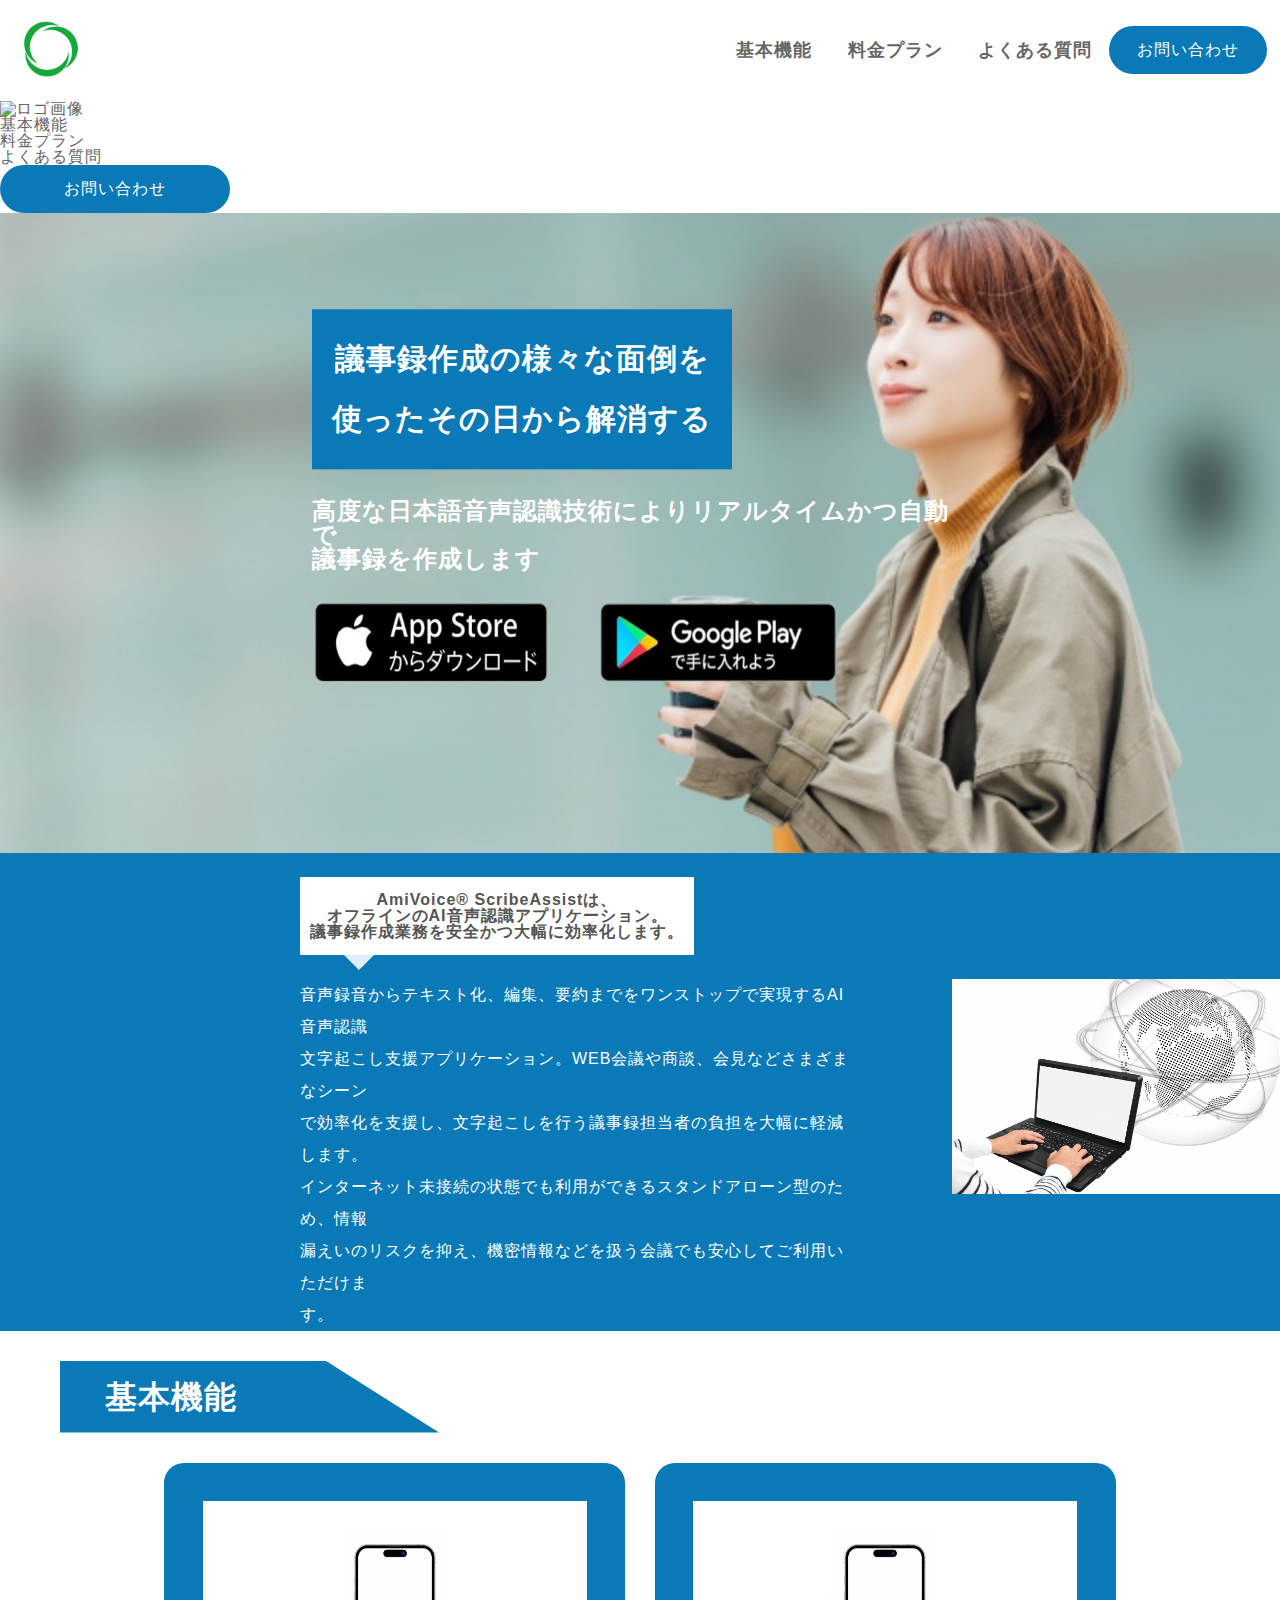
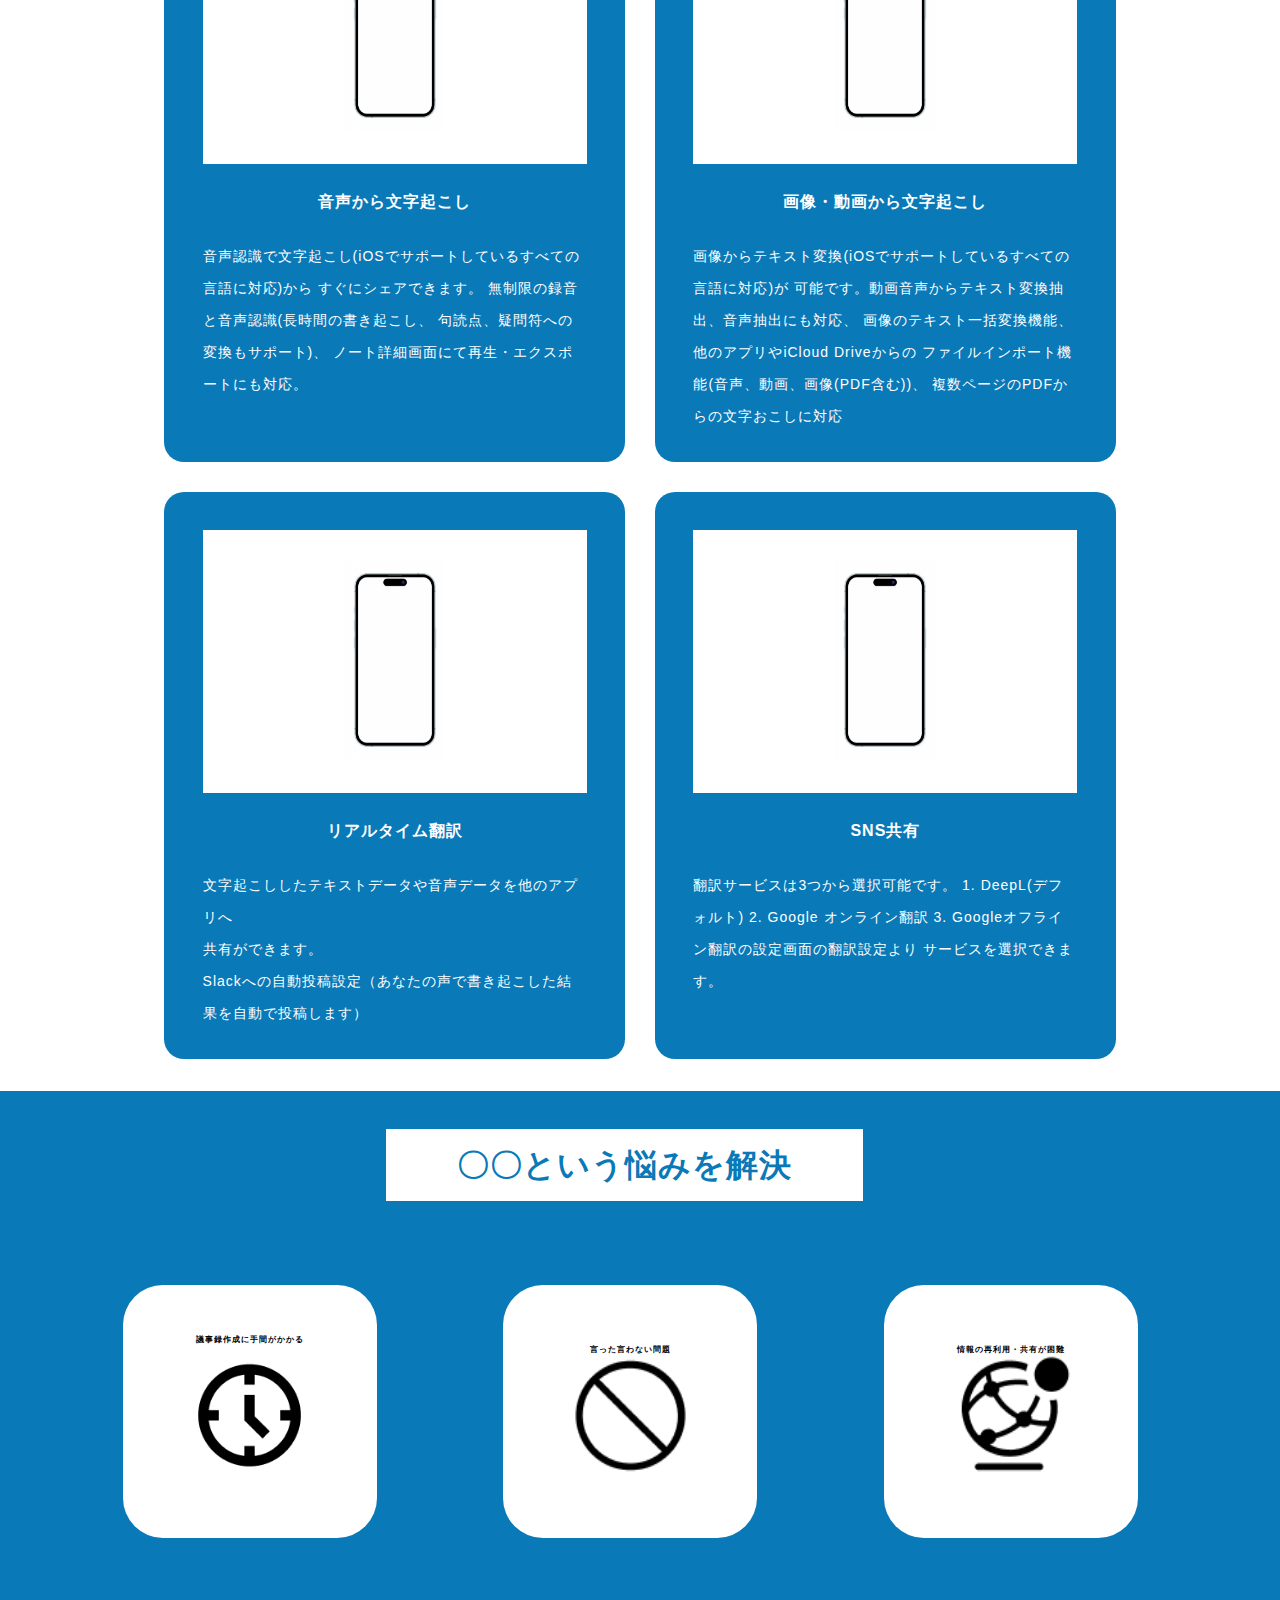
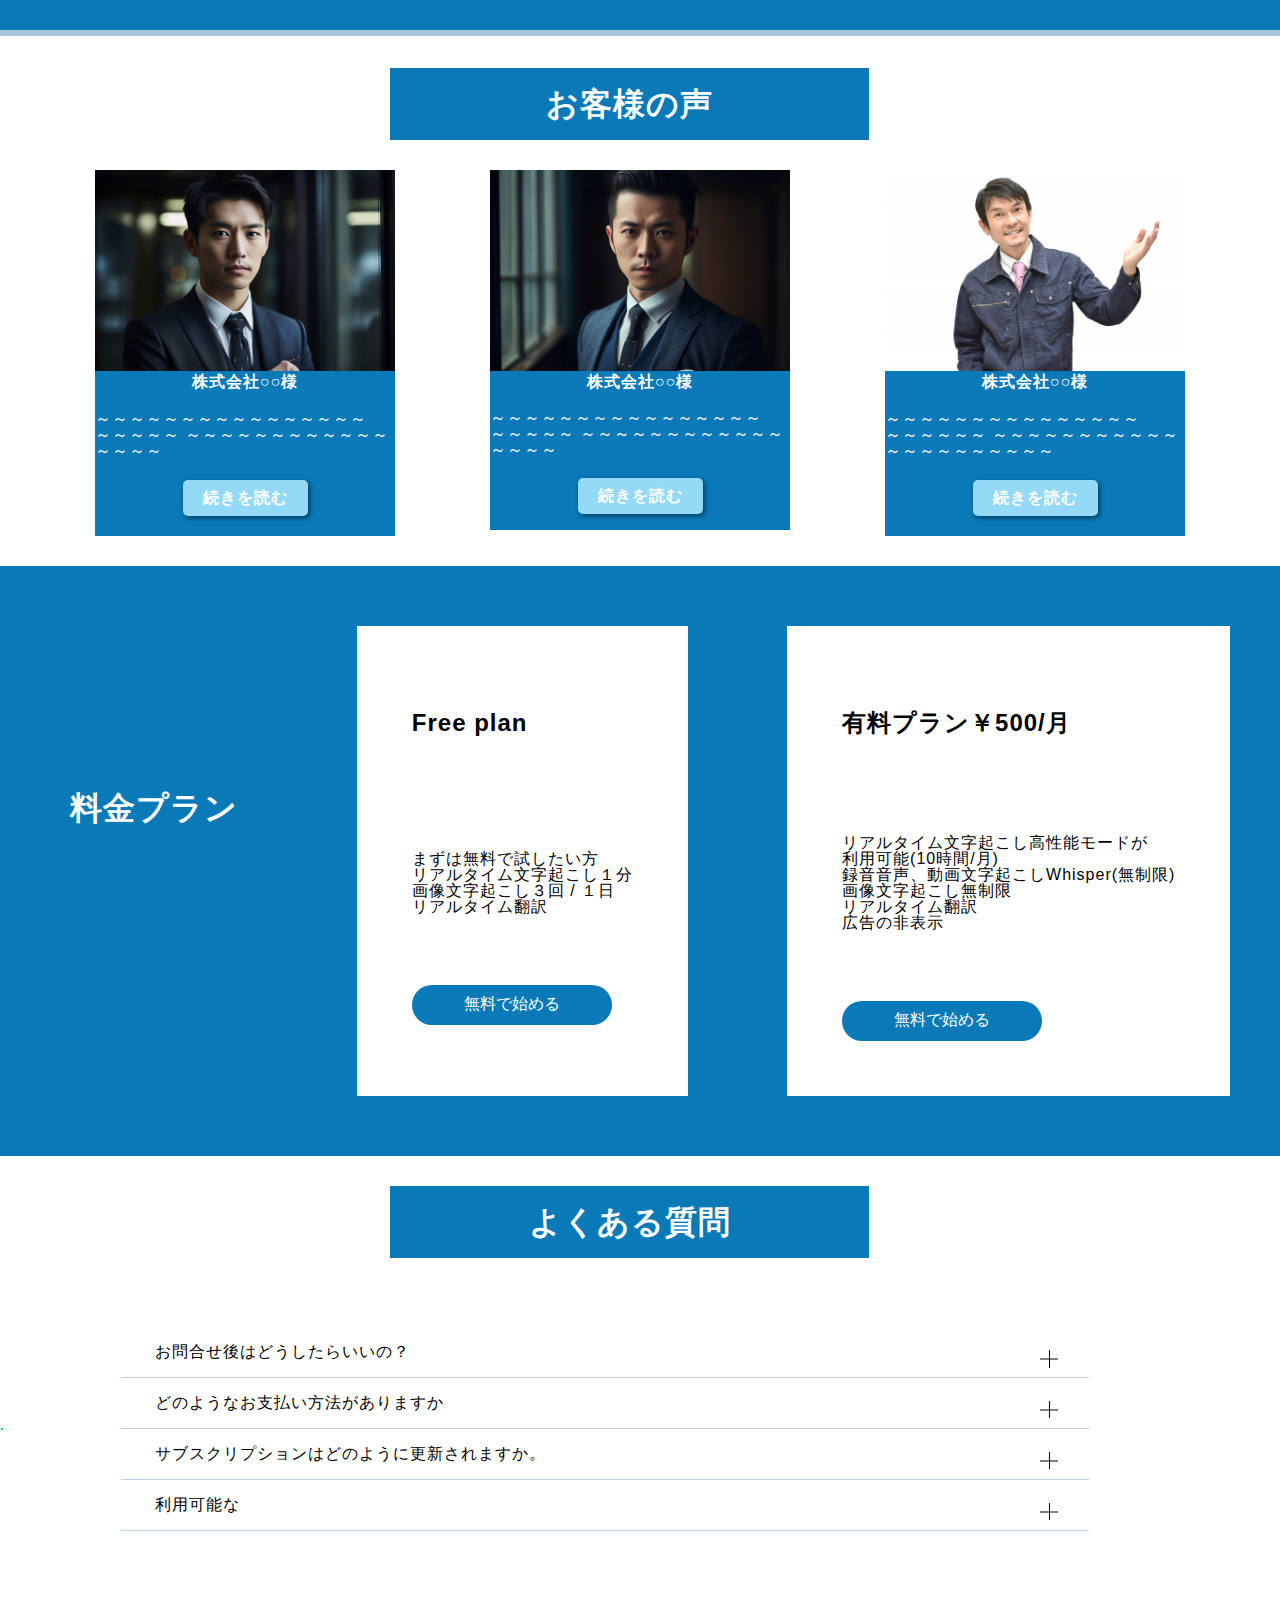
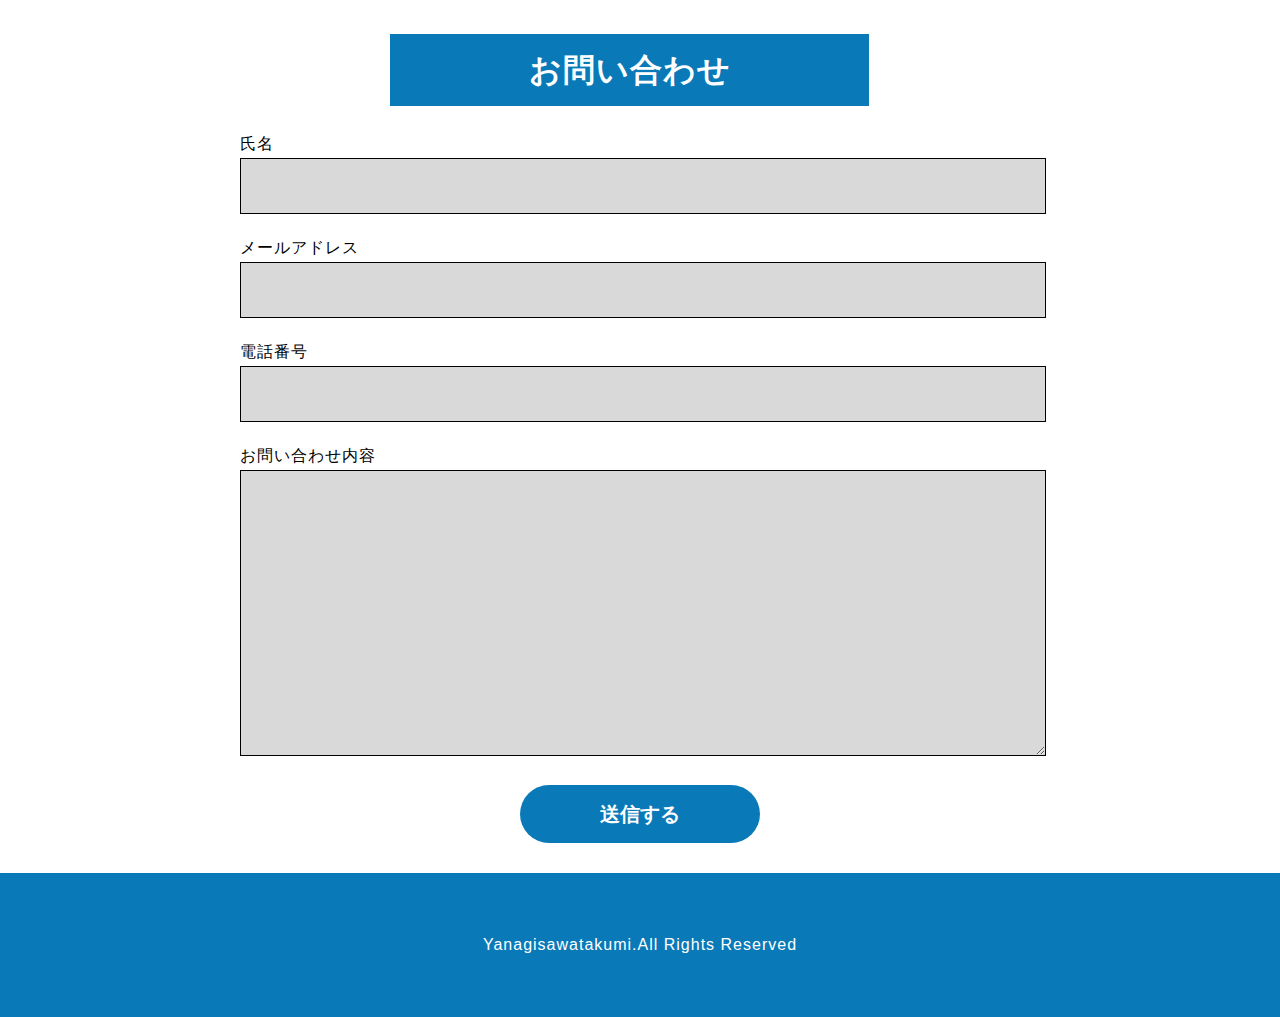
==== commit 8b1eeea9: "third commit" ====
--- a/index.html
+++ b/index.html
@@ -49,17 +49,15 @@
       <nav class="header-wrapper__nav">
         <ul class="header-wrapper__nav__list">
           <li class="header-wrapper__nav__list__item">
-            <a href="#intro">アプリ紹介</a>
+            <a href="#intro">基本機能</a>
           </li>
           <li class="header-wrapper__nav__list__item">
-            <a href="#how">ご利用方法</a>
+            <a href="#how">料金プラン</a>
           </li>
           <li class="header-wrapper__nav__list__item">
             <a href="#faq">よくある質問</a>
           </li>
-          <li class="header-wrapper__nav__list__item">
-            <a href="#news">お知らせ</a>
-          </li>
+          
           <li class="header-wrapper__nav__list__item __contact">
             <a href="#contact">お問い合わせ</a>
           </li>
--- a/css/page.css
+++ b/css/page.css
@@ -103,7 +103,7 @@
 
   }
 
-header .drawer .header-wrap__nav__list {
+header .drawer.header-wrapper {
   visibility: hidden;
 }
   
@@ -1293,6 +1293,10 @@
   height: 3px;
   background-color: #aaaaaa;
   margin: 4px 0;
+}
+
+header .drawer.header-wrapper {
+  visibility: hidden;
 }
 
 .menu {
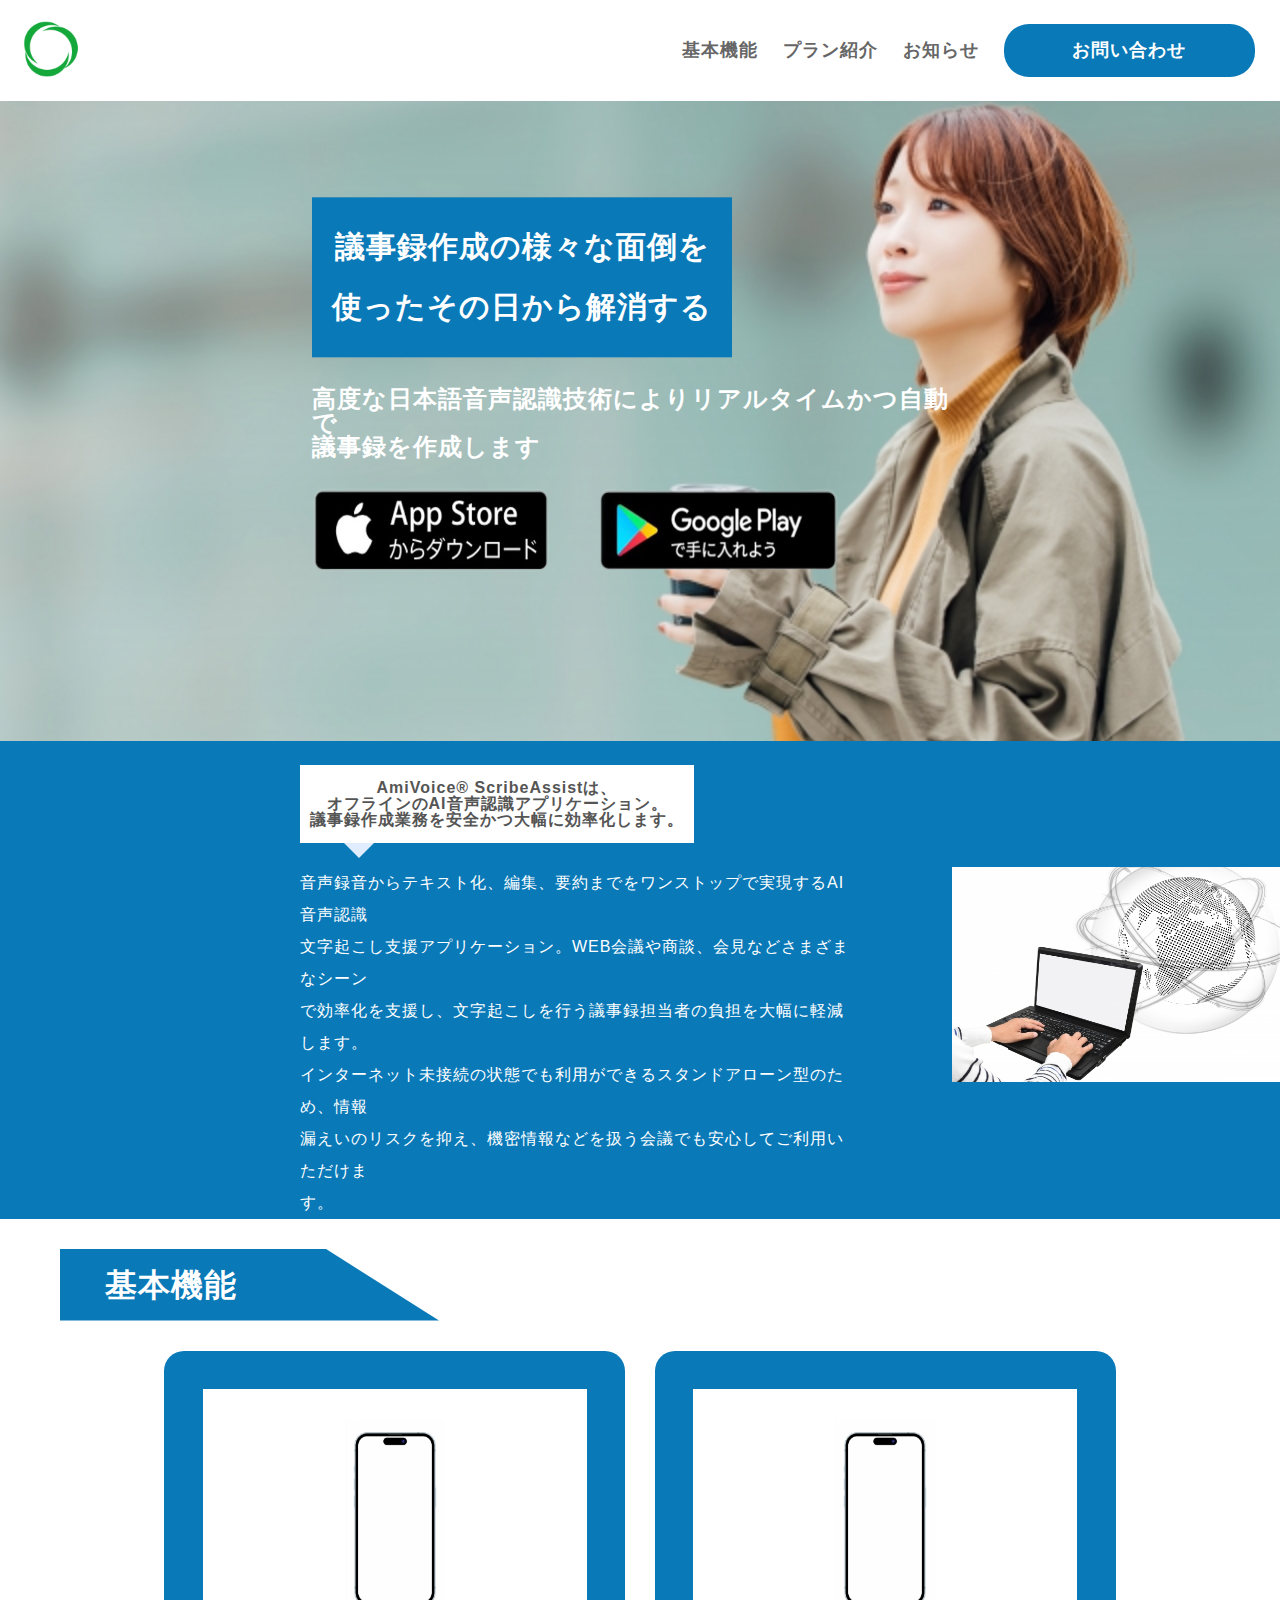
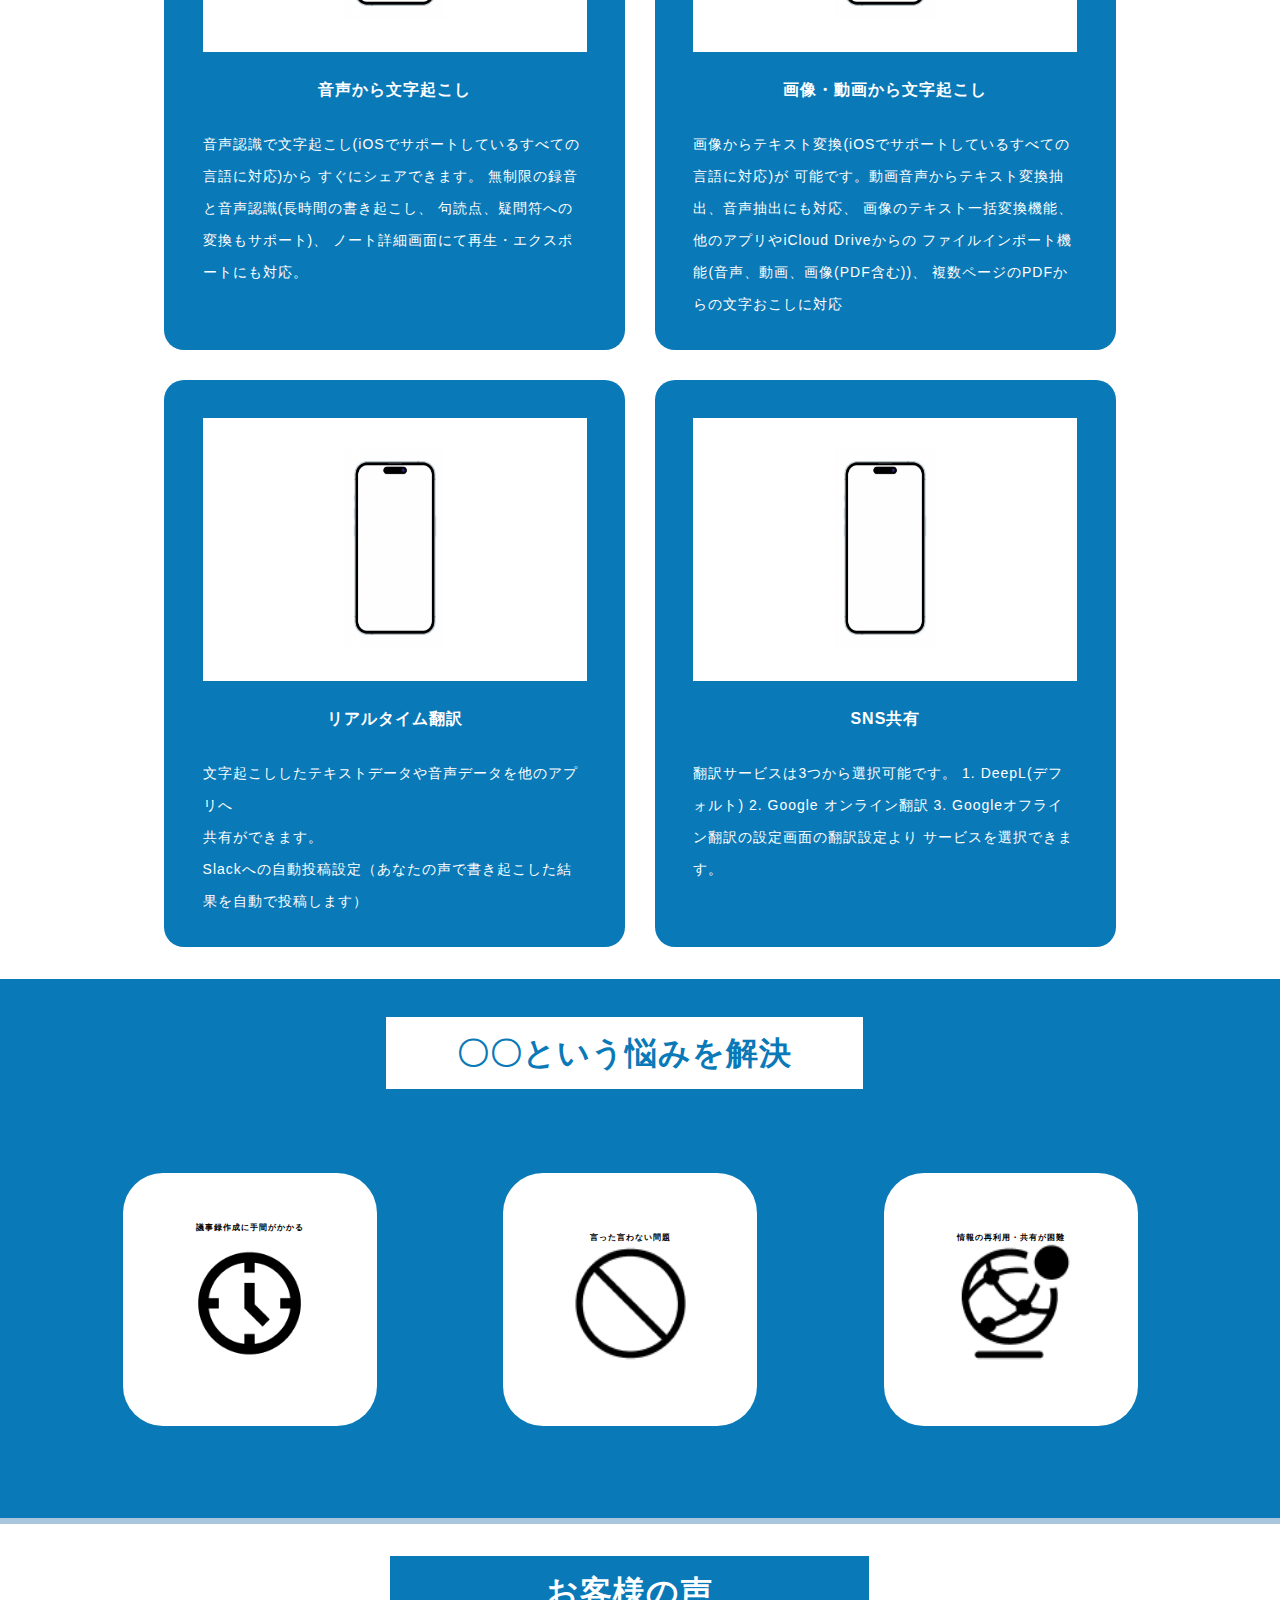
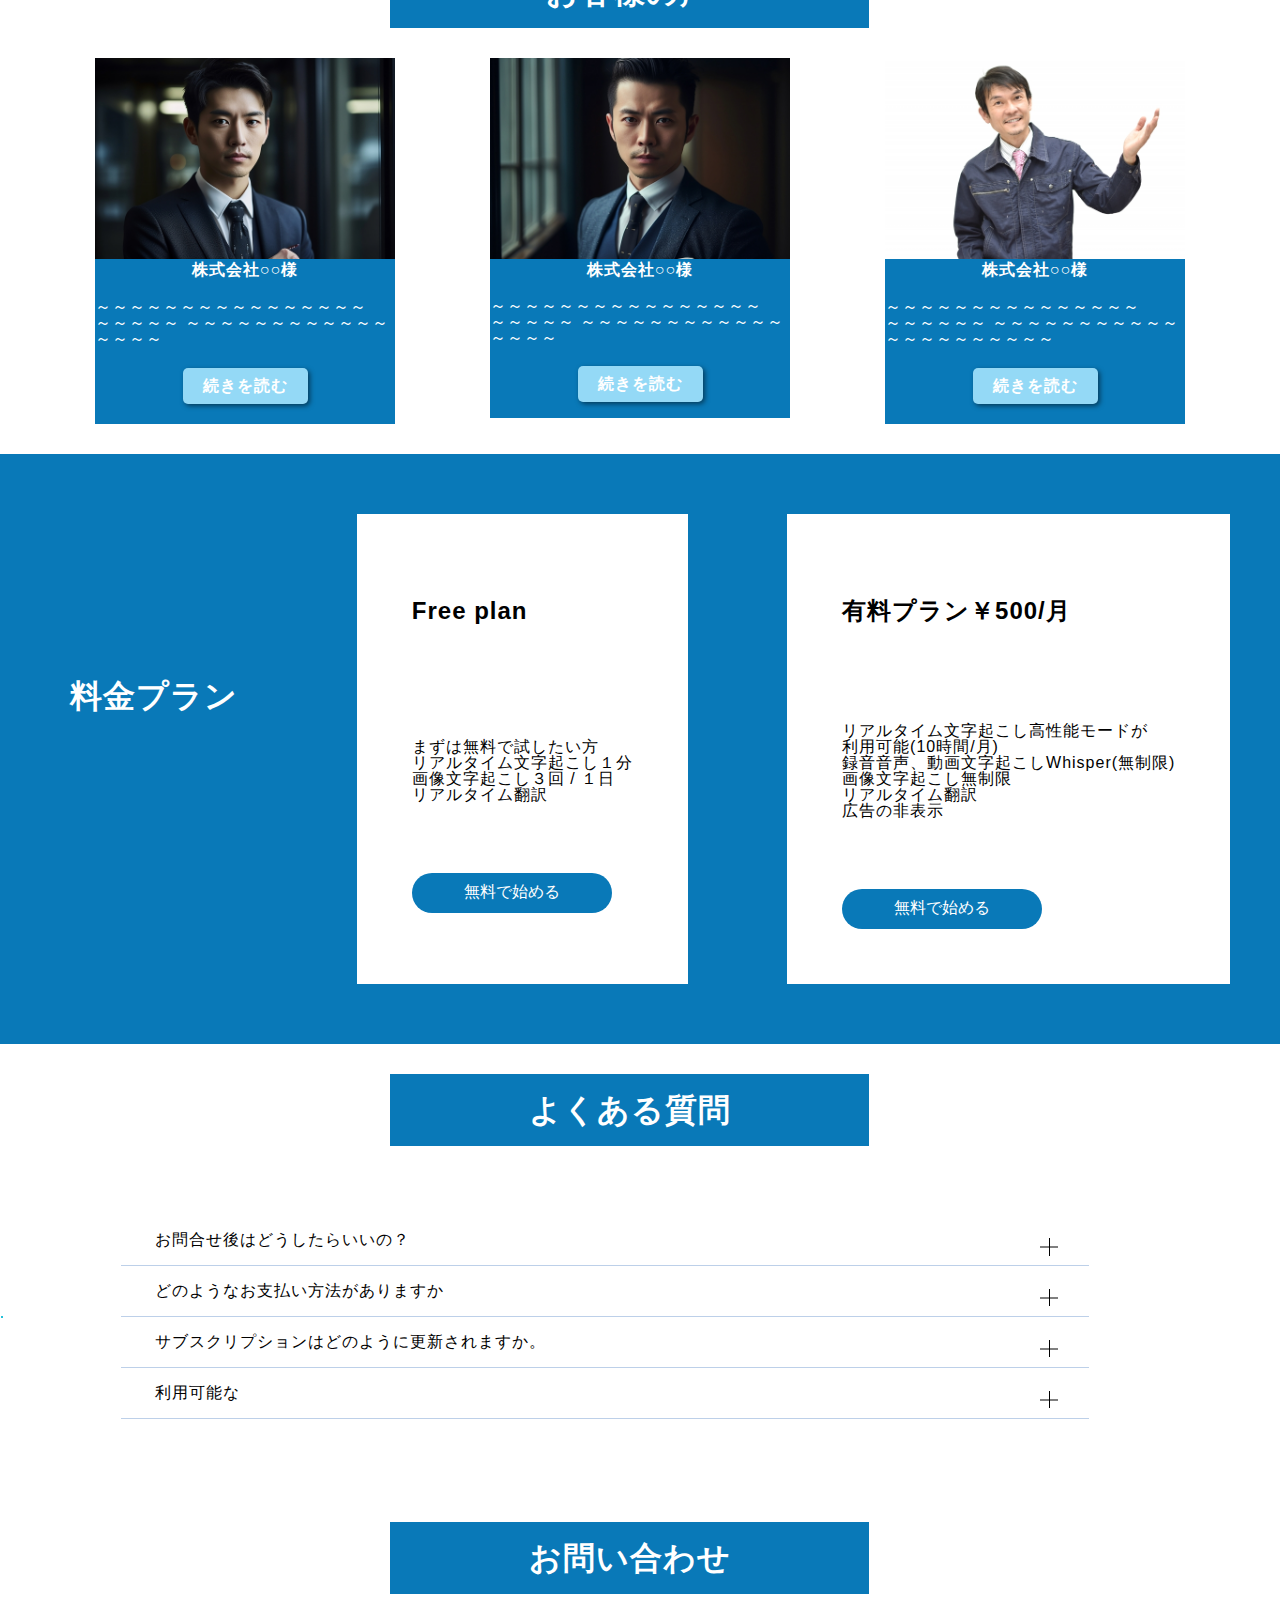
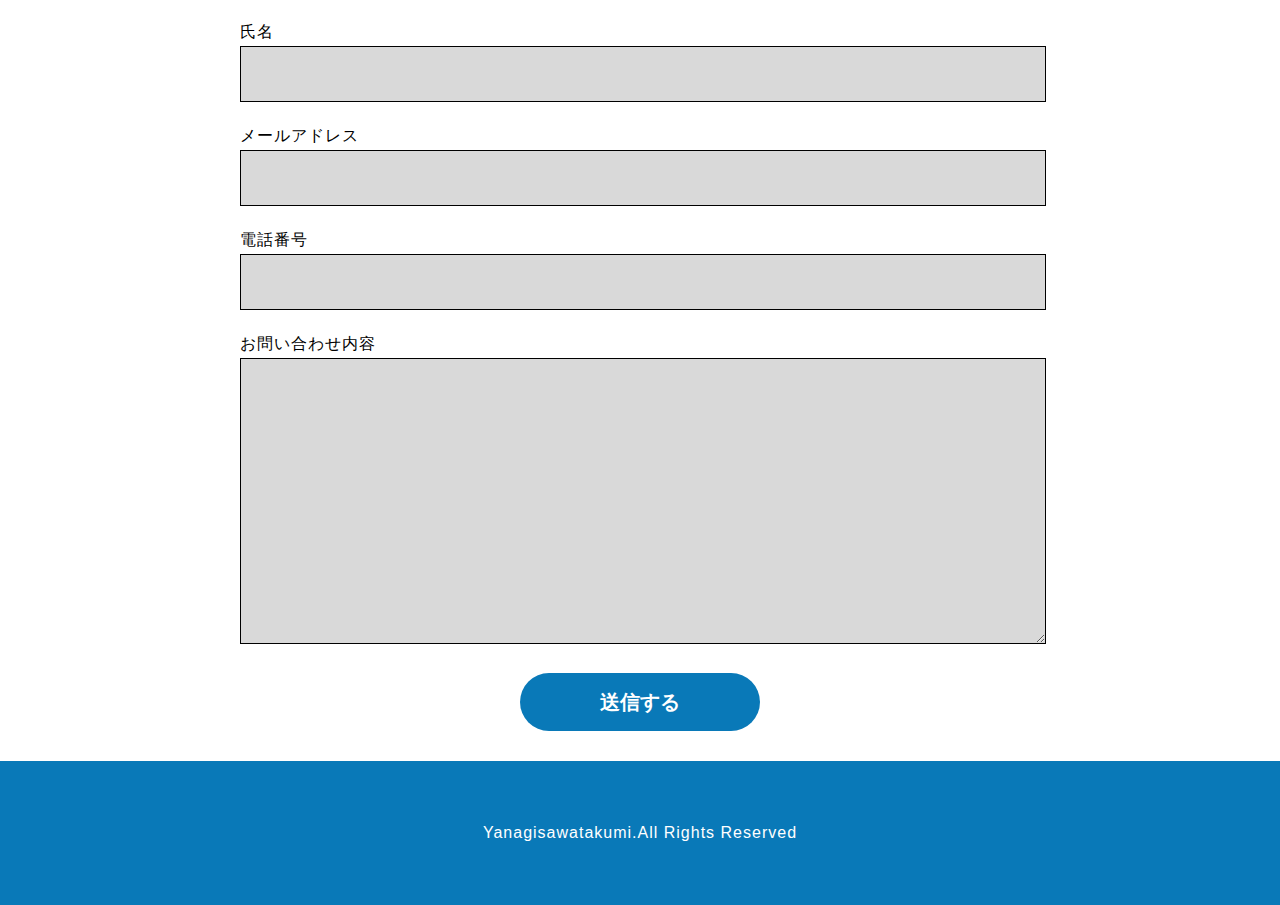
==== commit 011aa61d: "third commit" ====
--- a/index.html
+++ b/index.html
@@ -12,39 +12,9 @@
 
 <body>
   <header class="header" id="header">
-    <div class="header-wrap">
-      <div class="header__logo">
-        <p class="image">
-  
-          <img src="img/logo_05.png" alt="ロゴ画像">
-        </p>
-      </div>
-      <nav class="header-wrap__nav">
-        <ul class="header-wrap__nav__list">
-          <li class="header-wrap__nav__list__item">
-            <a href="#title-fun">基本機能</a>
-          </li>
-          <li class="header-wrap__nav__list__item">
-            <a href="#title-fee">料金プラン</a>
-          </li>
-          <li class="header-wrap__nav__list__item">
-            <a href="#p-content__title">よくある質問</a>
-          </li>
-          <li class="header-wrapper__nav__list__item __contact">
-          <a href="#contact">お問い合わせ</a>
-        </ul>
-      </nav>
-    </div>
-    <div class="drawer">
-
-      
- </div>  
-    </div>
-  </header>
-  <header class="header" id="header">
     <div class="header-wrapper">
       <a href="#" class="header-wrapper__logo">
-        <img src="img/logo_1.png" alt="ロゴ画像">
+        <img src="img/logo_05.png" alt="ロゴ画像">
       </a>
       <nav class="header-wrapper__nav">
         <ul class="header-wrapper__nav__list">
@@ -52,12 +22,12 @@
             <a href="#intro">基本機能</a>
           </li>
           <li class="header-wrapper__nav__list__item">
-            <a href="#how">料金プラン</a>
+            <a href="#how">プラン紹介</a>
           </li>
           <li class="header-wrapper__nav__list__item">
-            <a href="#faq">よくある質問</a>
-          </li>
-          
+            <a href="#faq">お知らせ</a>
+          </li>
+         
           <li class="header-wrapper__nav__list__item __contact">
             <a href="#contact">お問い合わせ</a>
           </li>
@@ -66,7 +36,6 @@
     </div>
     <div class="drawer"></div>
   </header>
-  
 
   
   <main>
--- a/css/page.css
+++ b/css/page.css
@@ -30,7 +30,7 @@
   list-style: none; 
 }
 
-.header-wrap {
+.header-wrapper {
   display: flex;
   justify-content: space-between;
   align-items: center;
@@ -48,50 +48,17 @@
   z-index: 100;
 }
 
-.bar {
-  width: 24px;
-  height: 3px;
-  background-color: #aaaaaa;
-  margin: 4px 0;
-}
-
-.menu {
-  display: none;
-  position: absolute;
-  top: 50px;
-  right: 15px;
-  background-color: white;
-  box-shadow: 0px 2px 5px rgba(0, 0, 0, 0.2);
-  z-index: 99;
-}
-
-.menu ul {
-  list-style: none;
-  padding: 0;
-  margin: 0;
-}
-
-.menu ul li {
-  padding: 10px;
-}
-
-.menu ul li a {
-  text-decoration: none;
-  color: #333333;
-  font-weight: bold;
-}
-
-/* メニューを表示するためのスタイル */
-.drawer.clicked + .menu {
-  display: block;
-}
-
-
-.header__logo {
+
+nav.header-wrapper__nav {
+    width: 50%;
+}
+
+
+.header-wrapper__logo {
   width: 15rem;
 }
 
-.header__logo img {
+.header-wrapper__logo img {
   width: 30%;
 }
 
@@ -102,10 +69,6 @@
   width: 100%;
 
   }
-
-header .drawer.header-wrapper {
-  visibility: hidden;
-}
   
 
   .top {
@@ -208,36 +171,7 @@
   margin: 4px 0;
 }
 
-.menu {
-  display: none;
-  position: absolute;
-  top: 50px;
-  right: 15px;
-  background-color: white;
-  box-shadow: 0px 2px 5px rgba(0, 0, 0, 0.2);
-  z-index: 99;
-}
-
-.menu ul {
-  list-style: none;
-  padding: 0;
-  margin: 0;
-}
-
-.menu ul li {
-  padding: 10px;
-}
-
-.menu ul li a {
-  text-decoration: none;
-  color: #333333;
-  font-weight: bold;
-}
-
-/* メニューを表示するためのスタイル */
-.drawer.clicked + .menu {
-  display: block;
-}
+
 
 
 
@@ -274,20 +208,20 @@
   height: 20px;
 }
 
-.header-wrap__nav__list {
+.header-wrapper__nav__list {
   display: flex;
   justify-content: flex-end;
   align-items: center;
 }
 
-.header-wrap__nav__list__item {
+.header-wrapper__nav__list__item {
   text-align: center;
   font-size: 1.1rem;
   font-weight: bold;
   margin: 0 2%;
 }
 
-.header-wrap__nav__list__item:hover {
+.header-wrapper__nav__list__item:hover {
   opacity: 0.5;
 }
 
@@ -577,7 +511,7 @@
 
 
 .__contact {
-  width: 18%;
+  width:40%;
   background-color: #0979b8;
   border-radius: 25px;
   line-height: 3;
@@ -1293,10 +1227,6 @@
   height: 3px;
   background-color: #aaaaaa;
   margin: 4px 0;
-}
-
-header .drawer.header-wrapper {
-  visibility: hidden;
 }
 
 .menu {
@@ -1790,7 +1720,7 @@
   visibility: visible;
   width: 24px;
   position: absolute;
-  top: 15px;
+  top: 33px;
   right: 15px;
   border-top: solid 4px #aaaaaa;
   cursor: pointer;
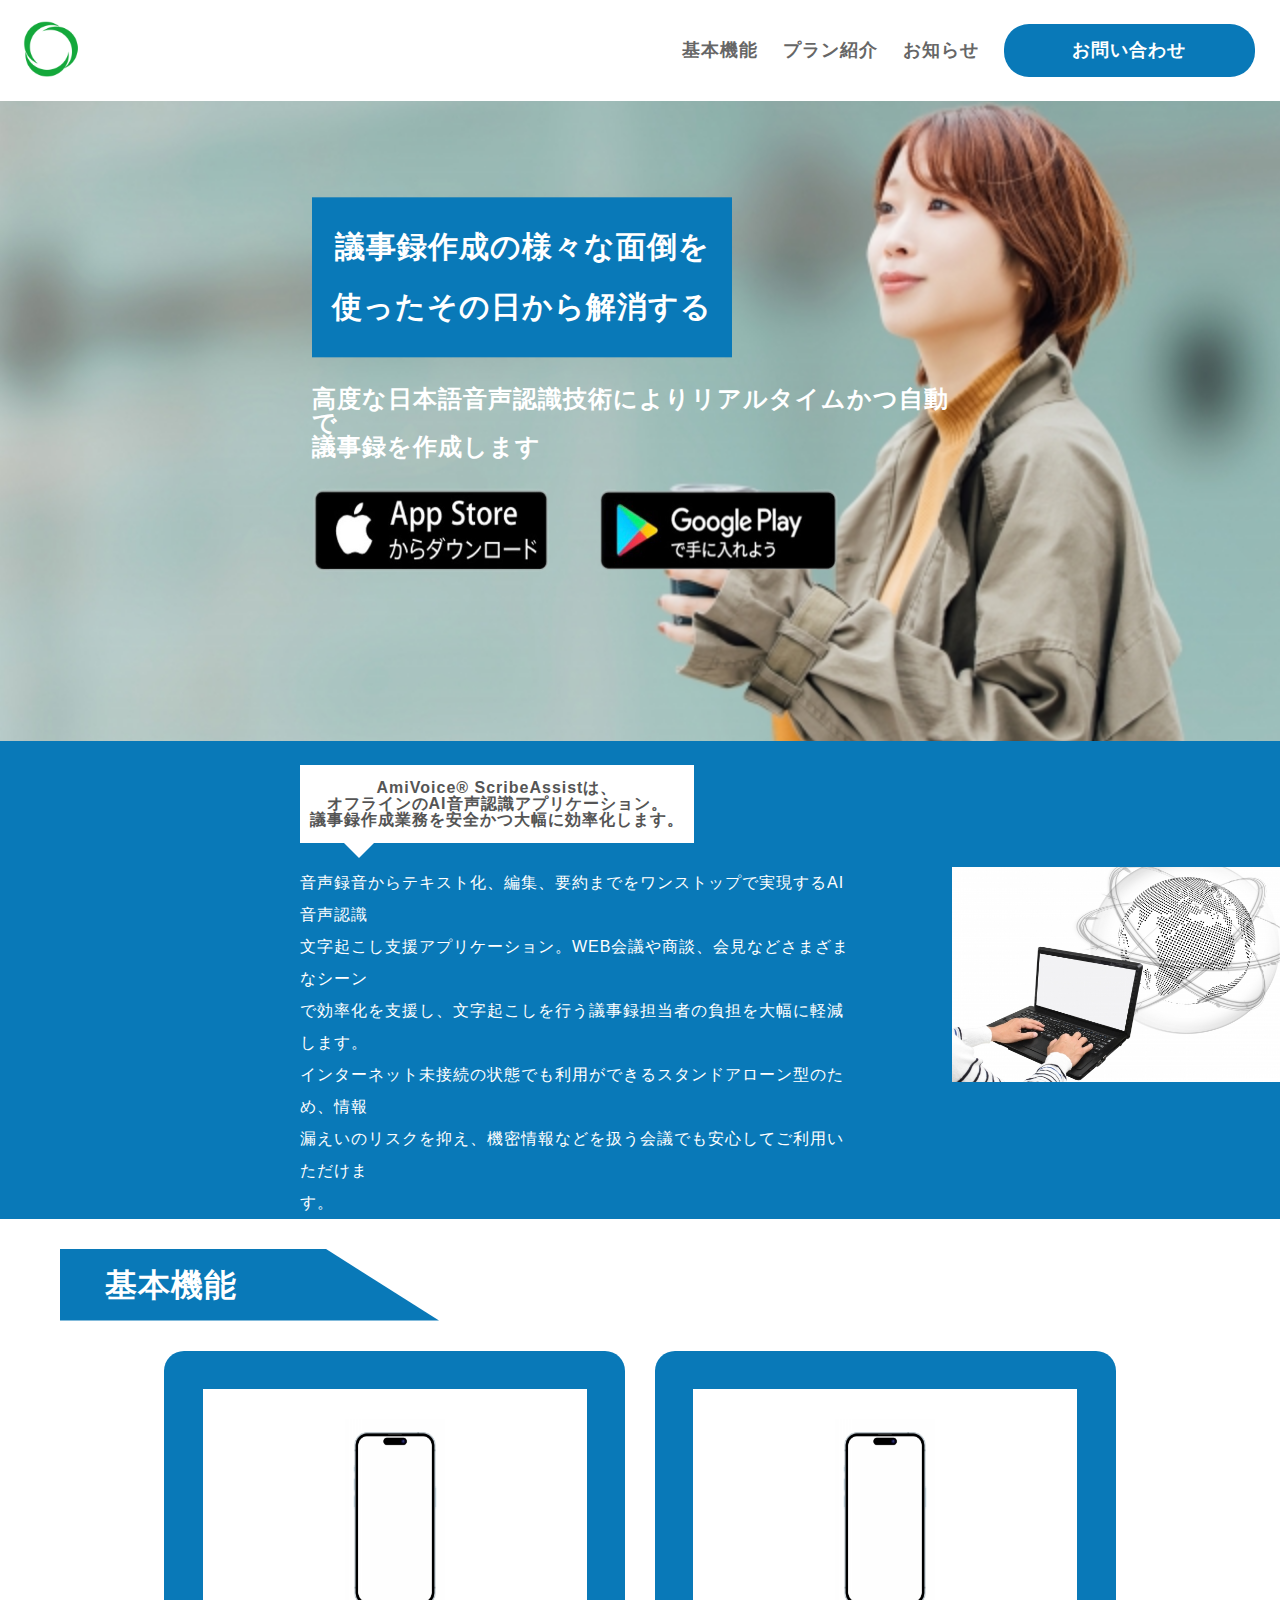
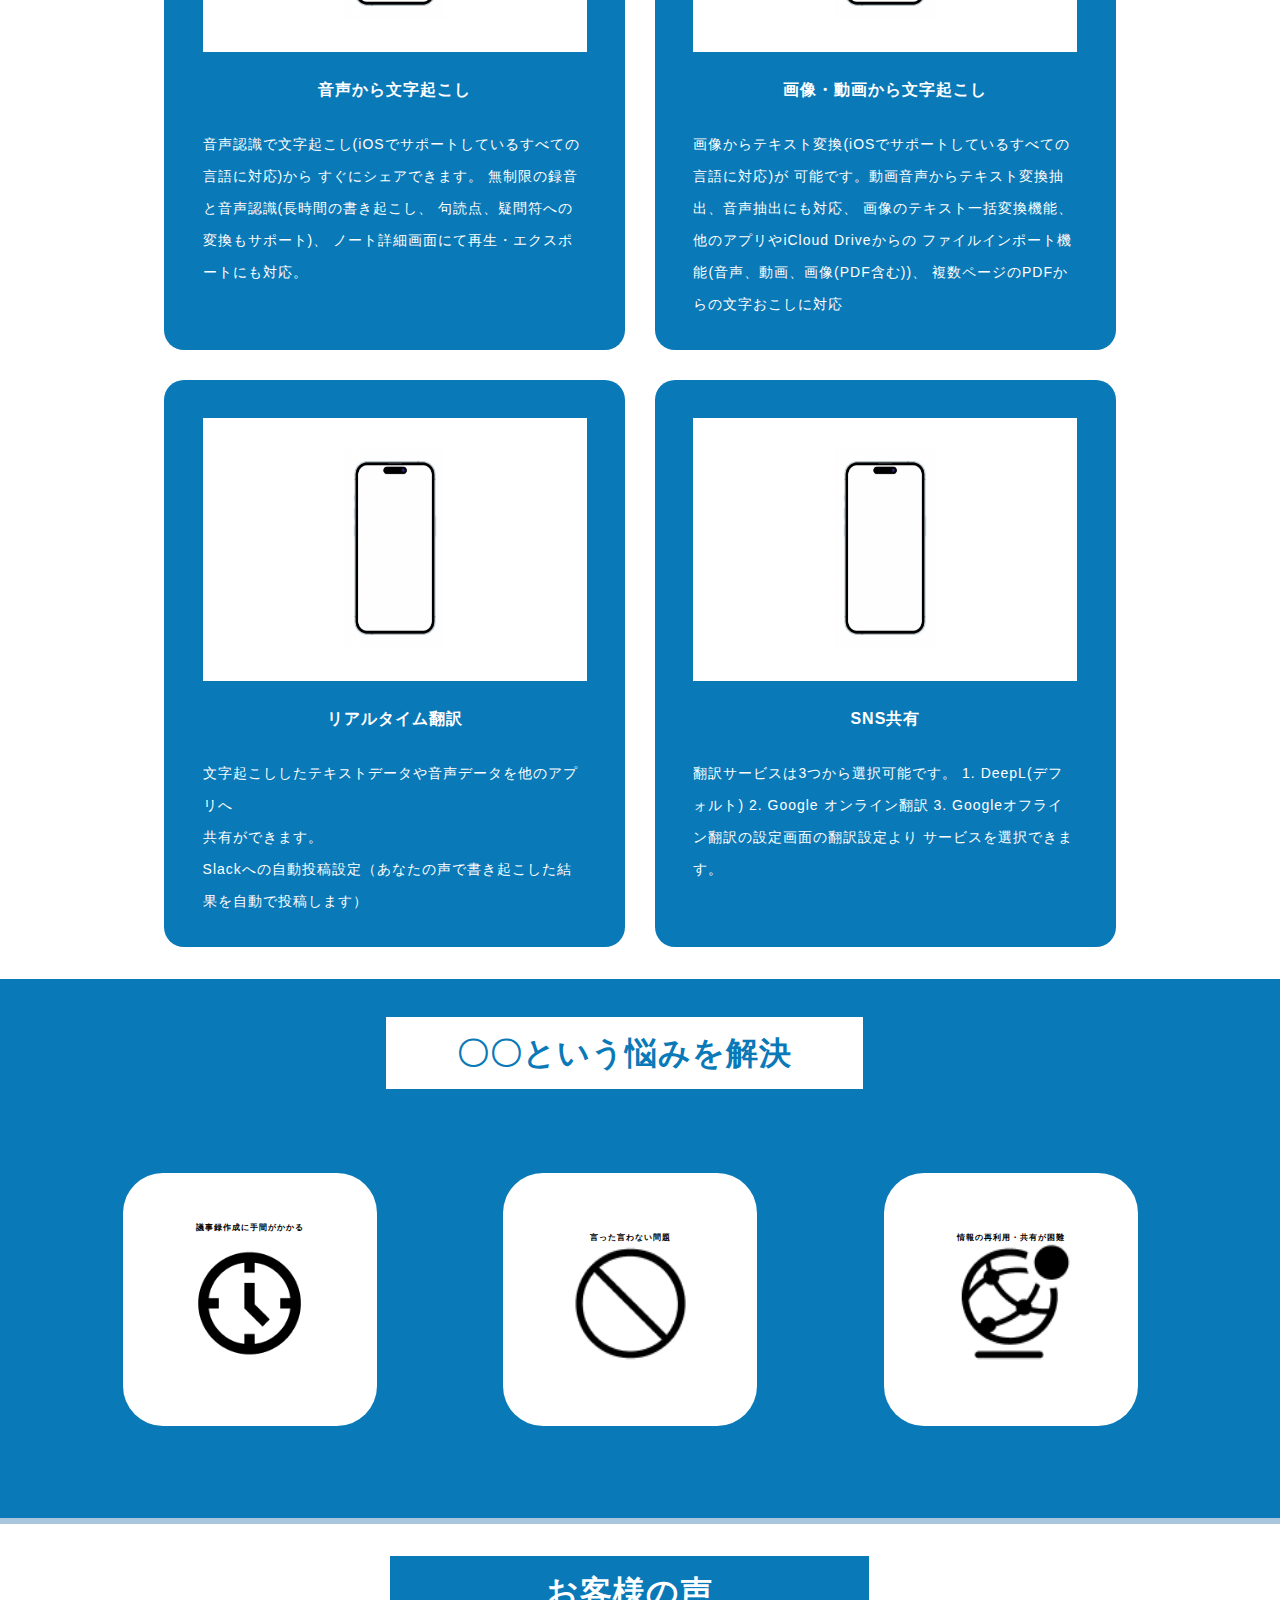
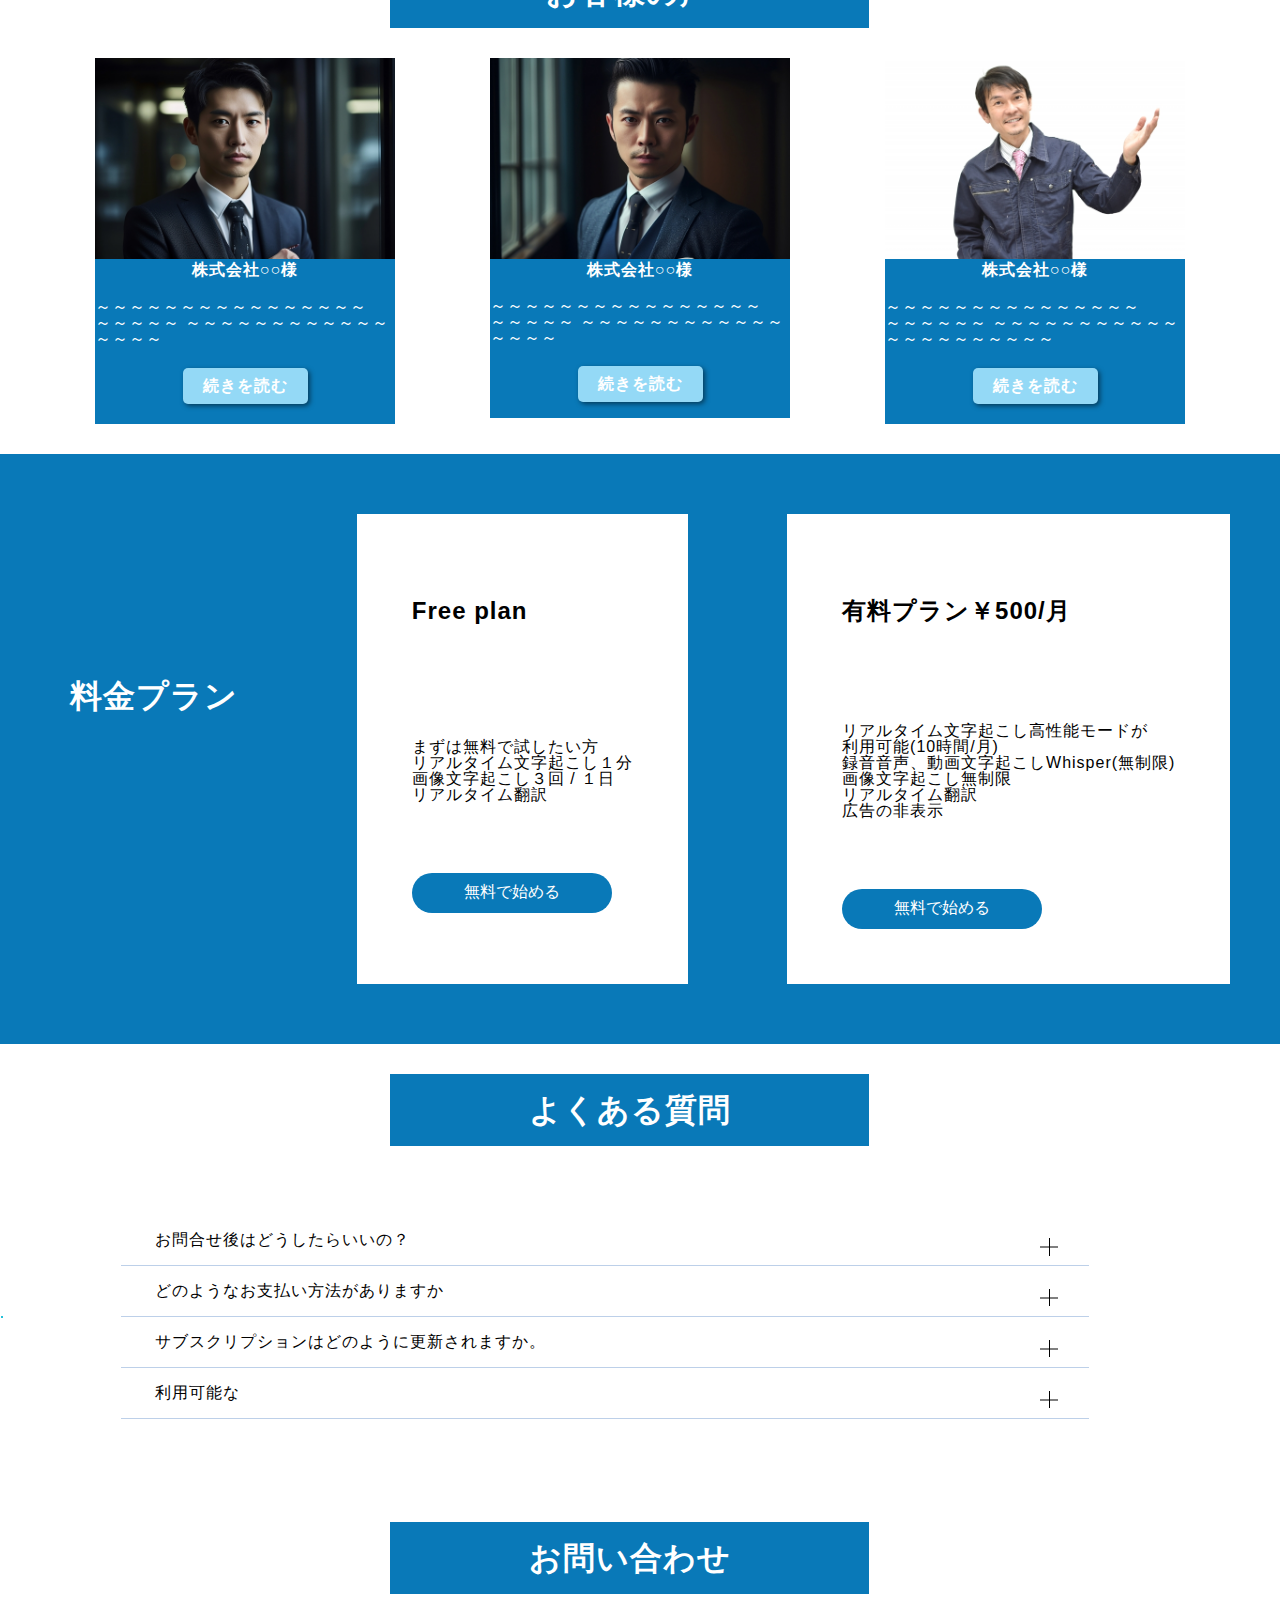
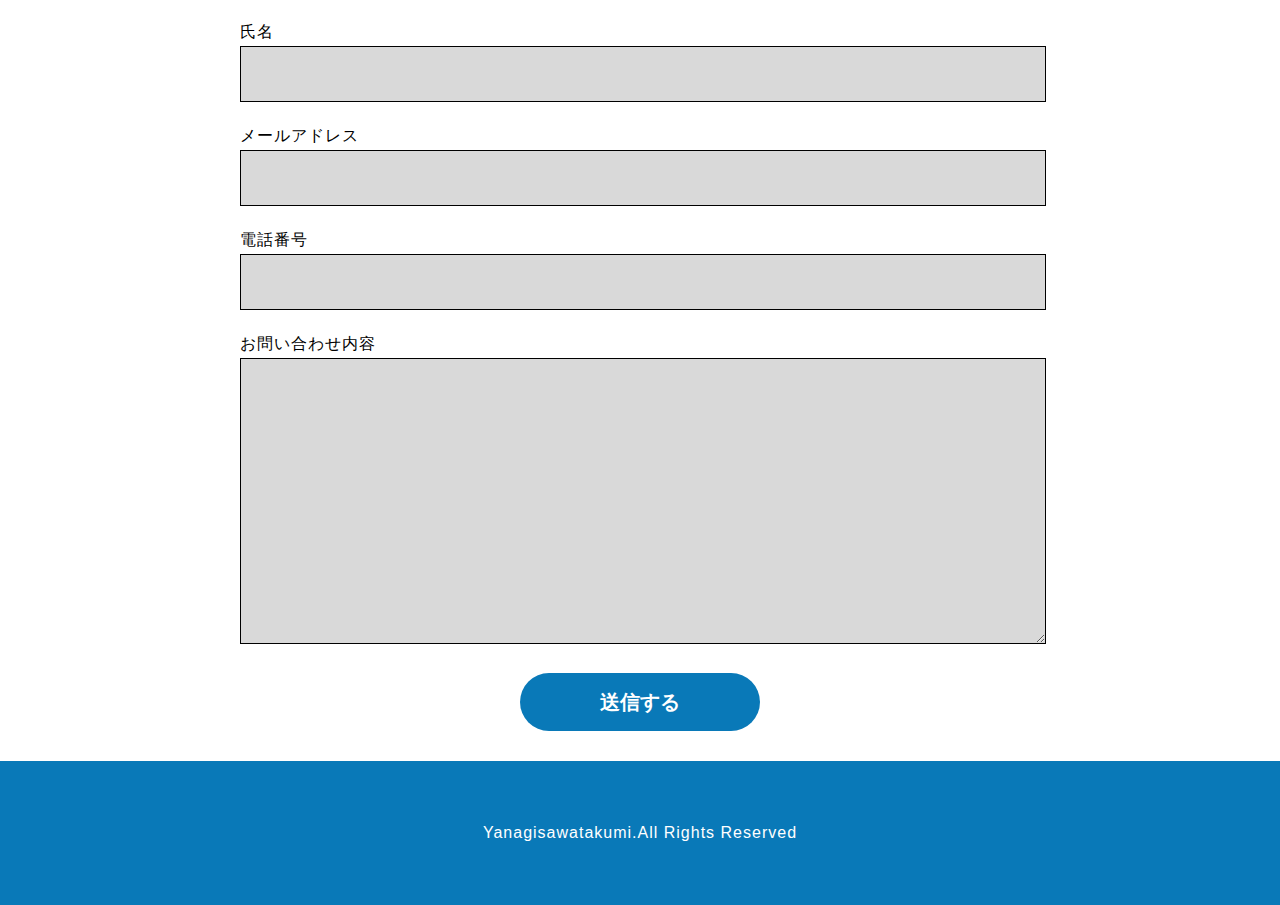
==== commit 8f98e315: "third commit" ====
--- a/index.html
+++ b/index.html
@@ -292,9 +292,9 @@
               リアルタイム翻訳</p>
           </div>
 
-
+<div class="btn-free">
           <button class="btn-contact">無料で始める</button>
-
+</div>
 
         </div>
 
@@ -309,8 +309,9 @@
               リアルタイム翻訳<br>
               広告の非表示</p>
           </div>
+          <div class="btn-free">
           <button class="btn-contact">無料で始める</button>
-
+</div>
         </div>
 
       </div>
--- a/css/page.css
+++ b/css/page.css
@@ -789,7 +789,7 @@
   left: 50%;
   margin-left: -153px;
   border: 15px solid transparent;
-  border-top: 15px solid #e0edff;
+  border-top: 15px solid #ffffff;
 }
 
 .balloon1 p {
@@ -1211,6 +1211,8 @@
   font-size: 11px;
 }
 
+
+
 .drawer {
   visibility: visible;
   width: 24px;
@@ -1220,6 +1222,10 @@
   border-top: solid 4px #aaaaaa;
   cursor: pointer;
   z-index: 100;
+}
+
+nav.header-wrapper__nav {
+    width: 70%;
 }
 
 .bar {
@@ -1664,6 +1670,16 @@
 
 }
 
+.balloon1:before {
+    content: "";
+    position: absolute;
+    top: 100%;
+    left: 50%;
+    margin-left: -118px;
+    border: 15px solid transparent;
+    border-top: 15px solid #ffffff;
+}
+
 .header-wrap{
   margin:2%
 
@@ -1880,24 +1896,28 @@
 
 .middle-box {
     text-align: center;
-    width: 271px;
+    width: 295px;
     height: 360px;
     margin-bottom: 30px;
     margin-left: 0px;
 }
 
 .middle-box img {
-    width: 270px;
+    width: 295px;
 }
 
 .ex-leftbox {
     text-align: center;
-    width: 281px;
+    width: 295px;
+    height: 360px;
+    margin-bottom: 30px;
+    margin-left: 0px;
+
     background-color: #0979b8;
 }
 
 .ex-leftbox img {
-    width: 279px;
+    width: 295px;
 }
 
 div#title-fun{
@@ -1983,8 +2003,7 @@
 
 .wrap-below {
     display: block;
-width: 80%;
-    margin: 0 auto;
+
     justify-content: center;
 }
 
@@ -1994,7 +2013,7 @@
     display: block;
     width: 80%;
   margin: 0 auto;
-  max-width: 210px;
+  max-width: 290px;
   font-size: 10px;
 }
 
@@ -2005,6 +2024,7 @@
   justify-content: center;
   height: 235px; /* 適宜要素の高さを設定 */
   font-size: 12px;
+  width: 200px;
   
 
 }
@@ -2026,7 +2046,8 @@
   align-items: center;
   justify-content: center;
   height: 253px;
-    /* 適宜要素の高さを設定 */
+    width: 200px;
+
 }
 
 .box-2 img {
@@ -2046,7 +2067,7 @@
   align-items: center;
   justify-content: center;
  height: 253px;
-     /* 適宜要素の高さを設定 */
+  width: 200px;
 
 }
 
@@ -2122,7 +2143,7 @@
     margin-right: 80px;
     width: 80%;
   margin: 0 auto;
-  max-width: 500px;
+  max-width: 278px;
 
 
 }
@@ -2158,6 +2179,11 @@
 .paragrah-p {
     padding-top: 70px;
     padding-bottom: 51px;
+}
+
+
+.btn-free{
+  text-align: center;
 }
 
 .p-content__title{
@@ -2447,7 +2473,11 @@
     font-size: 10px;}
 
 header .drawer{
-  top: 1px;
+  top: 16px;
+}
+
+.header-wrapper__logo img {
+    width: 20%;
 }
 
 .balloon1:before {
@@ -2457,7 +2487,7 @@
     left: 50%;
     margin-left: -118px;
     border: 15px solid transparent;
-    border-top: 15px solid #e0edff;
+    border-top: 15px solid #ffffff;
 }
 
 
@@ -2529,6 +2559,11 @@
     font-size: 10px;
 }
 
+.wrap-below {
+    width: 80%;
+        margin: 0 auto;}
+
+
 
 .title-fun>h1{
 font-size: 4px;
@@ -2554,12 +2589,13 @@
     margin-left: 7px;
     margin-right: 60px}
 
-.sol-wrap{
-  
-
-
-}
-
+.pay-box {
+    width: 194px;
+    height: 355px;
+    background-color: white;
+    padding: 23px;
+    margin: 30px;
+}
 div#title-fun {
     text-align: center;
     background-color: #0979b8;
@@ -2594,7 +2630,8 @@
 }
 
 .box-wrap{
-  margin-right: px;
+  max-width: 304px;
+    
   text-align: center;
   
 }
